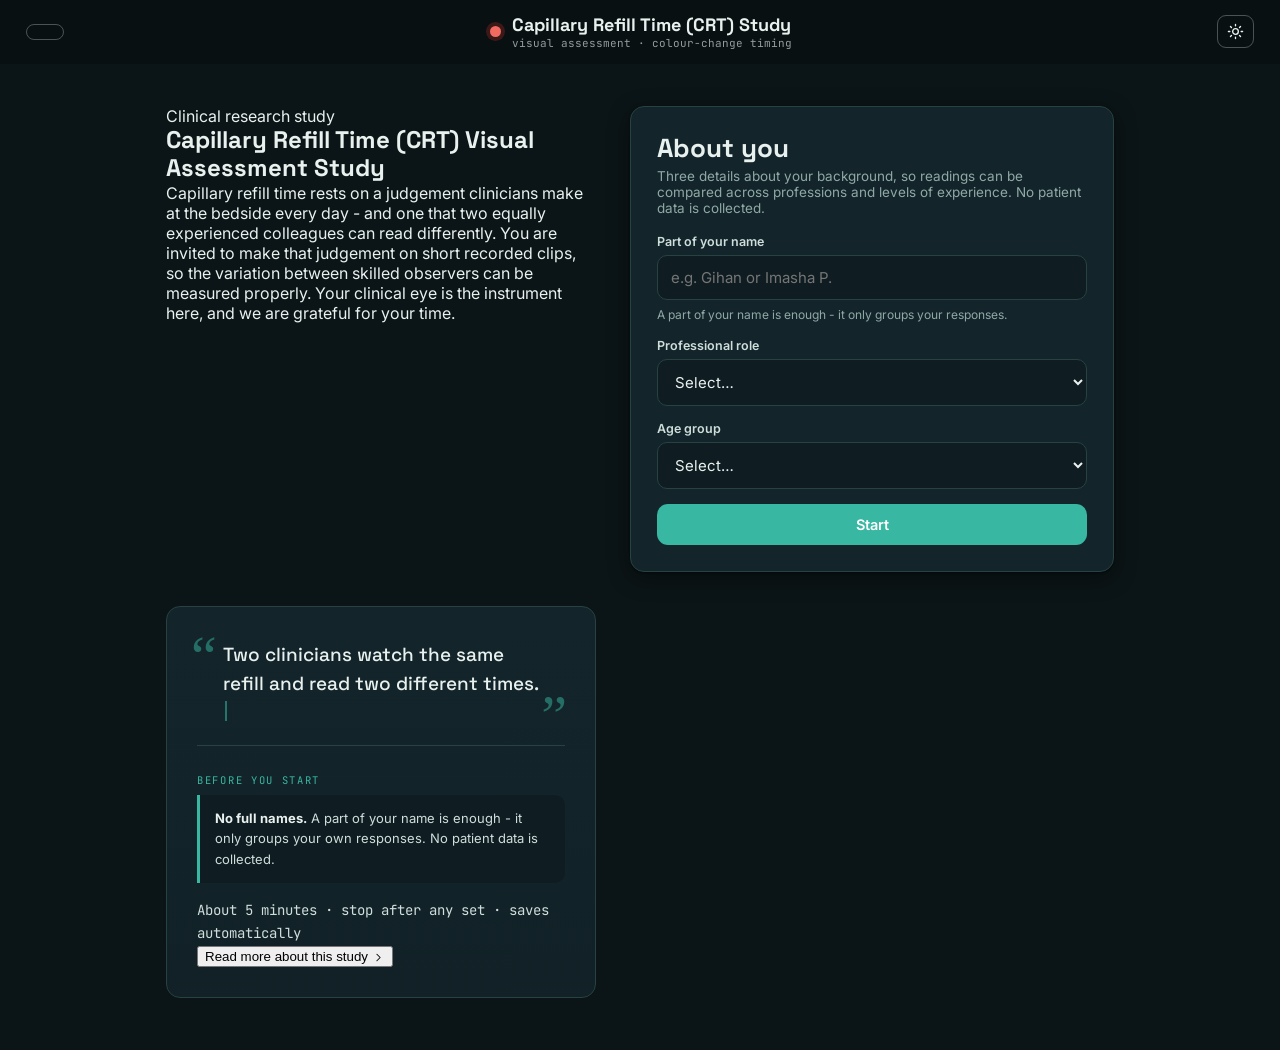
==== index.html @ b6985461 "remove the hint" ====
<!DOCTYPE html>
<html lang="en">
<head>
<meta charset="UTF-8">
<meta name="viewport" content="width=device-width, initial-scale=1.0, viewport-fit=cover">
<meta name="theme-color" content="#0E2A2F">
<!-- GitHub Pages can't set custom HTTP headers, so without this a browser
     that already has this page cached (typically a PC that visited before
     - a phone visiting for the first time just gets the latest by default)
     can keep serving that OLD copy indefinitely: old JS, missing whatever
     shipped since. These meta tags are the only cache-busting lever a
     static host like this leaves us. -->
<meta http-equiv="Cache-Control" content="no-cache, no-store, must-revalidate">
<meta http-equiv="Pragma" content="no-cache">
<meta http-equiv="Expires" content="0">
<title>Capillary Refill Time (CRT) Visual Assessment Study</title>
<link rel="preconnect" href="https://fonts.googleapis.com">
<link rel="preconnect" href="https://fonts.gstatic.com" crossorigin>
<link href="https://fonts.googleapis.com/css2?family=Space+Grotesk:wght@400;500;700&family=Inter:wght@400;500;600;700&family=JetBrains+Mono:wght@400;600;700&display=swap" rel="stylesheet">
<!-- ?v= is bumped on every styles.css change. Without it a browser can pair
     NEW html with a CACHED old stylesheet, which renders the page unstyled. -->
<link rel="stylesheet" href="styles.css?v=38">
<script>
  // Dark is the DEFAULT for this study - clips are judged on subtle skin
  // colour change, and a dark surround keeps the eye adapted and stops the
  // page glare from shifting how the video reads. Light is available, but
  // only when the viewer picks it. Applied before first paint (no flash).
  (() => {
    let t = null;
    try { t = localStorage.getItem('crt-theme'); } catch {}
    document.documentElement.setAttribute('data-theme', t === 'light' ? 'light' : 'dark');
  })();
</script>
</head>
<body>
<div class="hdr">
  <button class="menu-btn" id="menuBtn" aria-label="Open menu" aria-expanded="false"
          onclick="window.__act('drawer')">
    <span></span><span></span><span></span>
  </button>
  <div class="brand">
    <div class="dot"></div>
    <div>
      <h1>Capillary Refill Time (CRT) Study</h1>
      <div class="sub">visual assessment · colour-change timing</div>
    </div>
  </div>
  <div class="actions" id="hdrActions"></div>
</div>
<div id="drawerRoot"></div>

<div class="wrap" id="app"></div>

<script>
/* =========================================================================
   VIDEO LIBRARY

   Videos, collections, and their stamp metadata now come from Supabase
   (see the SUPABASE BACKEND block below). To add clips: upload the .mp4 to
   the Storage bucket and insert a matching row in the `videos` table - the
   app picks them up on the next reload. Nothing to edit here.

   fps defaults to 30 (used to turn the marked time into a frame number).
   If some clips run at another frame rate, add an override in FPS_OVERRIDES
   keyed by the video's storage_path.
   ========================================================================= */
const DEFAULT_FPS = 30;
const FPS_OVERRIDES = {
  // 'somefile.mp4': 60,
};

// Optional hand-listed videos (used as a fallback if folder listing is blocked,
// e.g. when opening index.html directly via file://). Same shape as before:
// { id, title, url, fps }
const MANUAL_COLLECTIONS = [];

// Populated at runtime from Supabase (falls back to MANUAL_COLLECTIONS).
let COLLECTIONS = MANUAL_COLLECTIONS.map(c => ({ ...c }));

const STORAGE_KEY = 'crt-study-annotations';
const SESSION_KEY = 'crt-study-session';
const THEME_KEY = 'crt-theme';
const INTRO_KEY = 'crt-intro-seen';   // login intro animation plays once per browser
const ONBOARD_KEY = 'crt-onboarding-seen';   // names that have finished the walkthrough
const FLAG_KEY = 'crt-flagged-clips';        // clips already reported broken THIS browser
const LAST_LOGIN_KEY = 'crt-last-login';     // name/role/age from the last sign-in on this device

/* =========================================================================
   SUPABASE BACKEND

   Videos + their stamp metadata are read from the `videos` table.
   The .mp4 files themselves are served from the public Storage bucket.
   Annotations are written directly into the `annotations` table.
   No Python helper and no local videos/ folder are needed anymore.
   ========================================================================= */
const SUPABASE_URL = 'https://nsmdjwgurzoyfkxatgzz.supabase.co';
const SUPABASE_ANON_KEY = 'sb_publishable_WSs9V5v6MUMCFtXJyF3opg_KkQGypYr';
const STORAGE_BUCKET = 'vids';
// Public URL prefix for objects in the bucket.
const BUCKET_PUBLIC_URL = `${SUPABASE_URL}/storage/v1/object/public/${STORAGE_BUCKET}/`;
// REST endpoints.
const REST_URL = `${SUPABASE_URL}/rest/v1`;
const SUPA_HEADERS = {
  'apikey': SUPABASE_ANON_KEY,
  'Authorization': `Bearer ${SUPABASE_ANON_KEY}`,
  'Content-Type': 'application/json'
};
</script>

<script>
(() => {
  const app = document.getElementById('app');
  const hdrActions = document.getElementById('hdrActions');
  let state = {
    view: 'login', user: null, marked: null, saving: false, msg: '', err: '', speed: 1,
    obPhase: 'cards',       // walkthrough phase: 'cards' (3 pages) then 'video'
    cardPage: 0,            // which of the 3 intro cards is showing
    onboardPage: 0,         // which of the demo video's stops the walkthrough is on
    obAtStop: false,        // true once the video has paused ON that stop's caption
    obBroken: false,        // the demo can't play at all - fall back to a plain stepper
    obImmersiveTried: false,// fullscreen / orientation-lock attempted once per walkthrough open
    onboardReplay: false,   // true when the walkthrough was re-opened from the player ("How it works")
    drawerOpen: false,   // the ☰ side menu
    aboutReturn: null,   // the view to come back to when leaving the About page
    // Feedback form (About page)
    fbText: '', fbEmail: '', fbSending: false, fbSent: false, fbGaveEmail: false, fbErr: '',
    // Clips flagged as broken this browser (localStorage, so a re-flag on
    // reload doesn't send a second report for the same clip).
    flaggedClips: new Set(loadFlaggedClips()),
    // The sign-in form's own fields, held in state (not just the DOM) so a
    // re-render - a failed validation, or the returning-participant lookup
    // landing - never wipes what someone already typed.
    formName: '', formStatus: '', formAge: '',
    returning: null,     // returning-participant lookup result, while the name field is being checked
    // "Continue as X" popup dismissed for this login screen - reset on
    // every logout so it offers again next time.
    rememberedDismissed: false,
    libraryError: '',    // why the clip library is empty, if it is
    orderSeed: null,     // seeds the tie-break shuffle in the serving queue
    queue: [],           // this participant's clips, in the order they'll see them
    qIndex: 0,           // how far along that queue they are
    queueReady: false
  };
  let prevView = null;            // drives the login typing replay
  restoreSession();               // survive page reloads (e.g. live-reload servers, accidental refresh)
  let annotations = loadAnnotations();

  const esc = s => String(s ?? '').replace(/[&<>"']/g, c => ({ '&': '&amp;', '<': '&lt;', '>': '&gt;', '"': '&quot;', "'": '&#39;' }[c]));
  const fmt = t => {
    if (t == null) return '--:--.--';
    const m = Math.floor(t / 60), s = t % 60;
    return String(m).padStart(2, '0') + ':' + s.toFixed(2).padStart(5, '0');
  };
  // The frame CONTAINING time t is floor(t*fps) - never round(), which would
  // report the next frame once t sits past a frame's midpoint.
  const frameOf = (t, fps) => Math.floor(t * (Number(fps) || 30) + 1e-6);

  /* ---------- persistence ---------- */
  function loadAnnotations() {
    try { return JSON.parse(localStorage.getItem(STORAGE_KEY) || '[]'); }
    catch { return []; }
  }
  function saveAnnotations() {
    localStorage.setItem(STORAGE_KEY, JSON.stringify(annotations));
  }

  /* ---------- session (login + position) survives a page reload ---------- */
  function saveSession() {
    try {
      if (!state.user) { localStorage.removeItem(SESSION_KEY); return; }
      localStorage.setItem(SESSION_KEY, JSON.stringify({
        user: state.user,
        // The queue is rebuilt from scratch on every load (it has to be - the
        // set of clips this person has already marked may have grown), so only
        // who they are and their draw order are worth keeping.
        orderSeed: state.orderSeed
      }));
    } catch {}
  }
  function restoreSession() {
    try {
      const s = JSON.parse(localStorage.getItem(SESSION_KEY) || 'null');
      if (s && s.user && s.user.name) {
        state.user = s.user;
        // Hold on the "preparing" card until the rebuilt queue arrives.
        state.view = 'loading';
        // Reuse the saved order so a refresh doesn't redraw a different one; a
        // session saved before this feature existed just gets one now.
        state.orderSeed = Number.isFinite(s.orderSeed) ? s.orderSeed : newOrderSeed();
        // marked/saving/messages always start clean after a reload.
        state.marked = null; state.saving = false; state.msg = ''; state.err = '';
        // A restored session skips the login screen, so the sign-in check
        // never runs for it - repeat the same per-name test here.
        if (!hasOnboarded(state.user.name)) { state.view = 'onboarding'; state.obPhase = 'cards'; state.cardPage = 0; state.onboardPage = 0; state.obAtStop = false; state.obBroken = false; state.obImmersiveTried = false; }
      }
    } catch {}
  }
  /* ---------- remembered login (survives Log out, unlike the session above) ----------
     A shared ward device gets logged out between shifts, but it's usually the
     same person coming back to work through their next set - so the LAST
     name/role/age used on this device is kept separately and offered back as
     a one-click "Continue as X" the next time the login screen is shown. */
  function saveLastLogin(user) {
    try { localStorage.setItem(LAST_LOGIN_KEY, JSON.stringify(user)); } catch {}
  }
  function loadLastLogin() {
    try {
      const u = JSON.parse(localStorage.getItem(LAST_LOGIN_KEY) || 'null');
      return (u && u.name && u.status) ? u : null;
    } catch { return null; }
  }
  /* ---------- who has seen the walkthrough ----------
     Gated per PARTICIPANT, not per browser. Several people share one phone in
     a ward, so a single "seen it" flag meant only the first of them ever got
     the explanation. Names are matched case- and space-insensitively; the old
     boolean flag parses to a non-array and is simply ignored, which shows the
     walkthrough again once - the safer way round. */
  function onboardedNames() {
    try {
      const raw = JSON.parse(localStorage.getItem(ONBOARD_KEY) || '[]');
      return Array.isArray(raw) ? raw : [];
    } catch { return []; }
  }
  // A function declaration, not a const arrow: restoreSession() runs during
  // start-up BEFORE this line, and a const would still be in its temporal dead
  // zone then - calling it threw "Cannot access 'nameKey' before initialization",
  // which the restore try/catch swallowed, silently skipping the walkthrough
  // check on every refresh. A hoisted function is safe to call from anywhere.
  function nameKey(n) { return String(n || '').trim().toLowerCase(); }
  function hasOnboarded(name) {
    const k = nameKey(name);
    return !!k && onboardedNames().includes(k);
  }
  function markOnboarded(name) {
    const k = nameKey(name);
    if (!k) return;
    const list = onboardedNames();
    if (list.includes(k)) return;
    list.push(k);
    // Keep the record from growing without bound on a shared device.
    try { localStorage.setItem(ONBOARD_KEY, JSON.stringify(list.slice(-200))); } catch {}
  }

  /* ---------- per-participant running order ----------
     With one fixed order, every participant annotates the same opening clips
     and the later ones collect almost nothing. Each sign-in draws a seed that
     shuffles BOTH the collections and the clips inside them, so one viewer
     opens on Collection 01, the next on Collection 03, and the workload
     spreads across the whole library. The seed is saved with the session, so
     a reload keeps the order steady mid-study; signing in again draws a fresh
     one. Marks are tied to clip ids (see isDone), so reordering never
     disturbs anything already recorded. */
  function newOrderSeed() {
    return Math.floor(Math.random() * 4294967296) >>> 0;
  }
  // mulberry32: tiny deterministic PRNG - one seed always yields one order.
  function seededRandom(seed) {
    let a = seed >>> 0;
    return function () {
      a = (a + 0x6D2B79F5) >>> 0;
      let t = Math.imul(a ^ (a >>> 15), 1 | a);
      t = (t + Math.imul(t ^ (t >>> 7), 61 | t)) ^ t;
      return ((t ^ (t >>> 14)) >>> 0) / 4294967296;
    };
  }
  function shuffled(list, rand) {
    const a = list.slice();
    for (let i = a.length - 1; i > 0; i--) {          // Fisher-Yates
      const j = Math.floor(rand() * (i + 1));
      [a[i], a[j]] = [a[j], a[i]];
    }
    return a;
  }
  /* ---------- the serving queue ----------
     Participants no longer pick a collection; the app hands them clips one
     after another. The order is chosen to even out coverage:

       1. drop every clip this person has already marked (never repeat one),
       2. sort what is left by how many marks each clip already carries,
          fewest first, so the quietest clips get served before the busy ones,
       3. shuffle WITHIN each equal-count tier, so two people signing in at
          the same moment aren't handed the identical clip.

     `times_annotated` comes from the videos table (see supabase_balancing.sql).
     If that column isn't there yet every clip reads as zero, the whole library
     lands in one tier, and step 3 alone still scatters people across it. */
  const SET_SIZE = 20;          // clips per run before we offer a breather
  let POOL = [];                // every clip, flat, exactly as fetched
  let discovery = null;         // resolves once the library has been loaded

  function buildQueue(seenIds) {
    const rand = seededRandom(state.orderSeed ?? newOrderSeed());
    const tiers = new Map();
    for (const v of POOL) {
      if (v.videoId && seenIds.has(v.videoId)) continue;      // already marked
      const n = Number(v.timesAnnotated) || 0;
      if (!tiers.has(n)) tiers.set(n, []);
      tiers.get(n).push(v);
    }
    const out = [];
    for (const n of [...tiers.keys()].sort((a, b) => a - b)) {
      out.push(...shuffled(tiers.get(n), rand));
    }
    return out;
  }

  /* Everything this participant has already marked - the browser's own record
     merged with the server's. Local alone would forget on a new phone or a
     cleared cache and start showing old clips again. */
  async function fetchSeen(name) {
    const ids = new Set();
    for (const a of annotations) {
      if (a.name === name && a.videoId) ids.add(a.videoId);
    }
    try {
      const res = await fetch(`${REST_URL}/rpc/crt_seen_videos`, {
        method: 'POST',
        headers: SUPA_HEADERS,
        body: JSON.stringify({ p_name: name })
      });
      if (res.ok) {
        for (const row of await res.json()) {
          const id = (row && row.video_id) || row;
          if (id) ids.add(id);
        }
      }
    } catch { /* helper not installed, or offline - the local record stands */ }
    return ids;
  }

  /* ---------- returning-participant lookup ----------
     Looks a typed name up against past submissions via the crt_lookup_participant
     RPC (see supabase_returning_users.sql). Returns null if the helper hasn't
     been installed yet, the request fails, or nobody matches - every one of
     those cases must leave the name field behaving exactly as it does today,
     never a stuck spinner or a console error. */
  async function lookupReturning(name) {
    try {
      const res = await fetch(`${REST_URL}/rpc/crt_lookup_participant`, {
        method: 'POST',
        headers: SUPA_HEADERS,
        body: JSON.stringify({ p_name: name })
      });
      if (!res.ok) return null;              // RPC missing (SQL not run yet) or rejected
      const rows = await res.json();
      const row = Array.isArray(rows) ? rows[0] : rows;
      if (!row || !row.exists_flag) return null;
      return {
        canonicalName: row.canonical_name || name,
        role: row.role || '',
        ageGroup: row.age_group || '',
        nextSuffix: Number(row.next_suffix) || 2
      };
    } catch { return null; }                 // offline, CORS, or any other network failure
  }

  /* =========================================================================
     FEEDBACK DELIVERY

     This is a static site (GitHub Pages) with no server of its own, so the
     feedback form posts to FormSubmit, which forwards it as an email.

     TWO THINGS TO KNOW:
     1. The FIRST message sent through this triggers a one-time confirmation
        email from FormSubmit to the address below. Until that link is
        clicked, nothing is delivered.
     2. The address below is visible in this file's source, so scrapers can
        read it. To hide it, send one message, then take the alias FormSubmit
        emails you (it looks like formsubmit.co/ajax/xxxxxxxxxxxx) and put
        that in FEEDBACK_ENDPOINT instead of the plain address.

     If the request fails for any reason the form offers a plain mailto:
     link instead, so feedback is never simply lost.
     ========================================================================= */
  const FEEDBACK_TO = 'nilaweeravenujamsi@gmail.com';
  const FEEDBACK_ENDPOINT = `https://formsubmit.co/ajax/${FEEDBACK_TO}`;
  const FEEDBACK_SUBJECT = 'CRT feedback';

  function mailtoFallback() {
    const body = encodeURIComponent(state.fbText || '');
    return `mailto:${FEEDBACK_TO}?subject=${encodeURIComponent(FEEDBACK_SUBJECT)}&body=${body}`;
  }

  async function sendFeedback(message, replyTo, subject) {
    const res = await fetch(FEEDBACK_ENDPOINT, {
      method: 'POST',
      headers: { 'Content-Type': 'application/json', 'Accept': 'application/json' },
      body: JSON.stringify({
        _subject: subject || FEEDBACK_SUBJECT,
        _template: 'table',
        message,
        // Only sent when they actually asked for a reply; FormSubmit uses
        // _replyto as the Reply-To header so hitting reply just works.
        ...(replyTo ? { _replyto: replyTo, email: replyTo } : {}),
        page: location.href,
        participant: (state.user && state.user.name) || '(not signed in)'
      })
    });
    if (!res.ok) throw new Error(`Feedback service returned ${res.status}`);
    return true;
  }

  /* ---------- "flag a problem with this clip" ----------
     A one-click escape hatch for a clip that won't play, distinct from
     "Skip clip": Skip just moves on silently; this tells the research team
     WHICH clip failed, with no typing required. Sent through the same
     FormSubmit endpoint as the feedback form, but with its own subject line
     ("CRT video issue") so the two are easy to tell apart in an inbox. */
  function loadFlaggedClips() {
    try { return JSON.parse(localStorage.getItem(FLAG_KEY) || '[]'); }
    catch { return []; }
  }
  function saveFlaggedClips() {
    try { localStorage.setItem(FLAG_KEY, JSON.stringify([...state.flaggedClips].slice(-500))); }
    catch {}
  }
  function reportBrokenClip(clip) {
    const who = state.user ? `${state.user.name} · ${state.user.status}` : '(not signed in)';
    const message =
      `A participant flagged a clip as not playing.\n\n` +
      `Clip: ${clip.title || '(untitled)'}\n` +
      `Video id: ${clip.videoId || clip.id}\n` +
      `Collection: ${clip.collectionName || '(none)'}\n` +
      `Reported by: ${who}`;
    return sendFeedback(message, '', 'CRT video issue');
  }

  /* ---------- full-clip preload ----------
     Clips used to stream straight from Supabase Storage, so a slow
     connection could stutter mid-playback. Each clip is now fully fetched
     into memory FIRST and played back from that local copy - see
     attachVideoEvents() for where a clip's <video src> gets filled in once
     this resolves. Held in memory only (a Blob + an object: URL); nothing
     touches disk, and nothing needs a storage permission. */
  const clipBlobCache = new Map();       // clip key -> blob: URL
  const clipBlobOrder = [];              // clip keys, oldest use first
  const clipFetchPromises = new Map();   // clip key -> in-flight Promise<url|null>
  const CLIP_CACHE_LIMIT = 4;            // current clip + a couple prefetched + slack

  // videoId (the Supabase row's UUID) uniquely identifies a clip; falls back
  // to the local id for the rare case a clip has no DB row behind it.
  function clipKey(c) { return (c && (c.videoId || c.id)) || null; }

  // Marks a clip as just-used and evicts the LEAST recently used one once
  // the cache is over its limit - except whatever is on screen right now,
  // which must never be revoked out from under the <video> element.
  function touchClipCache(key) {
    const i = clipBlobOrder.indexOf(key);
    if (i !== -1) clipBlobOrder.splice(i, 1);
    clipBlobOrder.push(key);
    while (clipBlobOrder.length > CLIP_CACHE_LIMIT) {
      const evictKey = clipBlobOrder[0];
      if (evictKey === clipKey(currentClip())) break;
      clipBlobOrder.shift();
      const url = clipBlobCache.get(evictKey);
      if (url) { try { URL.revokeObjectURL(url); } catch {} }
      clipBlobCache.delete(evictKey);
    }
  }

  // Downloads one clip's .mp4 in full, reporting progress (0-99; the last
  // 1% covers turning the bytes into a Blob) when the response carries a
  // Content-Length. Degrades to an indeterminate download (no onProgress
  // calls) when the server doesn't send one - still resolves once done.
  function fetchClipBlob(url, onProgress) {
    return fetch(url).then(res => {
      if (!res.ok) throw new Error(`clip fetch failed (${res.status})`);
      const total = Number(res.headers.get('Content-Length')) || 0;
      if (!res.body || !total || !onProgress) return res.blob();
      const reader = res.body.getReader();
      const chunks = [];
      let received = 0;
      const pump = () => reader.read().then(({ done, value }) => {
        if (done) return new Blob(chunks);
        chunks.push(value);
        received += value.length;
        onProgress(Math.min(99, Math.round((received / total) * 100)));
        return pump();
      });
      return pump();
    }).then(blob => URL.createObjectURL(blob));
  }

  // Ensures `clip` has a cached, fully-downloaded blob: URL - reusing a
  // cached one or an in-flight fetch already under way for it. NEVER
  // rejects: resolves to null on any failure, so callers fall back to the
  // clip's plain direct Storage URL and playback still works, just
  // streamed the ordinary way instead of preloaded.
  function ensureClipReady(clip, onProgress) {
    const key = clipKey(clip);
    if (!key) return Promise.resolve(null);
    if (clipBlobCache.has(key)) { touchClipCache(key); return Promise.resolve(clipBlobCache.get(key)); }
    let p = clipFetchPromises.get(key);
    if (!p) {
      p = fetchClipBlob(clip.url, onProgress)
        .then(url => { clipBlobCache.set(key, url); touchClipCache(key); return url; })
        .catch(() => null)
        .finally(() => clipFetchPromises.delete(key));
      clipFetchPromises.set(key, p);
    }
    return p;
  }

  // Quietly warms the cache for the next couple of clips in the queue, so
  // they're often already local by the time the participant reaches them.
  // Fire-and-forget and best-effort - never awaited, never delays the
  // CURRENT clip's own load.
  function prefetchAhead() {
    for (let i = state.qIndex + 1; i < Math.min(state.qIndex + 3, state.queue.length); i++) {
      const c = state.queue[i];
      const key = clipKey(c);
      if (c && key && !clipBlobCache.has(key) && !clipFetchPromises.has(key)) ensureClipReady(c);
    }
  }

  async function prepareQueue() {
    try { await discovery; } catch {}
    const seen = state.user ? await fetchSeen(state.user.name) : new Set();
    state.queue = buildQueue(seen);
    state.qIndex = 0;
    state.queueReady = true;
  }

  const currentClip = () => (state.queue && state.queue[state.qIndex]) || null;
  /* Step to the next clip in the queue. At a set boundary the run pauses on the
     "set complete" screen instead of rolling straight on; once the queue is
     exhausted there is nothing left to mark. Used both after a saved mark and
     by the plain "Skip clip" button, so the two can never drift apart. */
  function advanceQueue() {
    state.qIndex += 1;
    state.marked = null; state.msg = ''; state.err = '';
    if (state.qIndex >= state.queue.length) state.view = noClipView();
    else if (state.qIndex % SET_SIZE === 0) state.view = 'setdone';
    else state.view = 'player';
    return render();
  }
  /* Where to go when there is no clip to show. "All done" is only honest if
     the library actually loaded and this person has worked through it; if the
     library itself is empty or unreachable, that is a fault to report, not a
     finish line to congratulate someone on. */
  const noClipView = () => (POOL.length ? 'finished' : 'nolibrary');
  const nextView = () => (currentClip() ? 'player' : noClipView());
  // How far through the current run of SET_SIZE they are.
  const setDone = () => state.qIndex % SET_SIZE;
  const setNumber = () => Math.floor(state.qIndex / SET_SIZE) + 1;
  // Clips left in this run - a final short set is normal near the end.
  const setTotal = () => Math.min(SET_SIZE, state.queue.length - (setNumber() - 1) * SET_SIZE);

  /* ---------- icons ----------
     Inline SVG rather than emoji: emoji render differently on every platform
     (and often in full colour), which fights the palette and looks unlike a
     clinical tool. These are stroke icons that inherit currentColor, so they
     stay correct in both themes at any size. */
  const ICON = {
    sun:   '<circle cx="12" cy="12" r="4"/><path d="M12 2v2M12 20v2M4.9 4.9l1.4 1.4M17.7 17.7l1.4 1.4M2 12h2M20 12h2M4.9 19.1l1.4-1.4M17.7 6.3l1.4-1.4"/>',
    moon:  '<path d="M21 12.8A9 9 0 1 1 11.2 3a7 7 0 0 0 9.8 9.8z"/>',
    logout:'<path d="M9 21H5a2 2 0 0 1-2-2V5a2 2 0 0 1 2-2h4"/><path d="m16 17 5-5-5-5"/><path d="M21 12H9"/>',
    down:  '<path d="M21 15v4a2 2 0 0 1-2 2H5a2 2 0 0 1-2-2v-4"/><path d="m7 10 5 5 5-5"/><path d="M12 15V3"/>',
    retry: '<path d="M3 12a9 9 0 1 0 3-6.7L3 8"/><path d="M3 3v5h5"/>',
    back:  '<path d="m15 18-6-6 6-6"/>',
    fwd:   '<path d="m9 18 6-6-6-6"/>',
    folder:'<path d="M4 20a2 2 0 0 1-2-2V6a2 2 0 0 1 2-2h4.9a2 2 0 0 1 1.7.9l.9 1.4a2 2 0 0 0 1.7.9H20a2 2 0 0 1 2 2v9a2 2 0 0 1-2 2z"/>',
    check: '<path d="M20 6 9 17l-5-5"/>',
    dot:   '<circle cx="12" cy="12" r="7" fill="currentColor" stroke="none"/>',
    close: '<path d="M18 6 6 18M6 6l12 12"/>',
    flag:  '<path d="M5 21V4"/><path d="M5 4h13l-3 4 3 4H5"/>',
    help:  '<circle cx="12" cy="12" r="9"/><path d="M9.2 9.3a2.8 2.8 0 0 1 5.4 1c0 1.9-2.8 2.5-2.8 2.5"/><path d="M12 17h.01"/>',
  };
  // size: px. Stroke width scales down a little on big icons so weight looks even.
  function icon(name, size = 17) {
    const d = ICON[name];
    if (!d) return '';
    return `<svg class="ic" width="${size}" height="${size}" viewBox="0 0 24 24" `
         + `fill="none" stroke="currentColor" stroke-width="1.9" stroke-linecap="round" `
         + `stroke-linejoin="round" aria-hidden="true" focusable="false">${d}</svg>`;
  }

  /* ---------- theme ---------- */
  function currentTheme() {
    // Dark unless the viewer has explicitly switched to light.
    return document.documentElement.getAttribute('data-theme') === 'light' ? 'light' : 'dark';
  }
  function toggleTheme() {
    const next = currentTheme() === 'dark' ? 'light' : 'dark';
    document.documentElement.setAttribute('data-theme', next);
    try { localStorage.setItem(THEME_KEY, next); } catch {}
    render();
  }

  // Skip, or reaching the last page's Start button, both end onboarding the
  // same way: gate it shut for this browser and drop into Collections.
  function finishOnboarding() {
    obExitImmersive();   // drop fullscreen / orientation lock on the way out
    // Re-opened from the player ("How it works")? Just go back to the clip
    // they were on - don't touch the first-run gate or the queue.
    if (state.onboardReplay) {
      state.onboardReplay = false;
      state.onboardPage = 0;
      state.view = 'player';
      return render();
    }
    markOnboarded(state.user && state.user.name);
    state.onboardPage = 0;
    // Straight into the first clip - there is nothing to choose.
    state.view = state.queueReady ? nextView() : 'loading';
    return render();
  }

  // Write one annotation row into the Supabase `annotations` table.
  // Keeps the same function name so the rest of the app (queue, retry,
  // offline resilience) is untouched.
  async function saveToExcel(payload) {
    // Map the app's payload onto the annotations table columns.
    const row = {
      display_name: payload.name,
      role: payload.status,
      age_group: payload.age,
      video_id: payload.videoId || null,
      skipped: false,
      mark_file_time_s: payload.rawTimeSeconds === '' ? null : payload.rawTimeSeconds,
      frame_number: payload.frameIndex === '' ? null : payload.frameIndex,
      crt_s: payload.crtSeconds === '' ? null : payload.crtSeconds,
      fps_used: payload.fps === '' ? null : payload.fps,
      release_file_time_s: payload.stampTimeSeconds === '' ? null : payload.stampTimeSeconds,
      stamp_frame_used: payload.stampFrame === '' ? null : payload.stampFrame,
      submitted_at: payload.submittedAt
    };
    // return=minimal → Supabase won't try to SELECT the row back after
    // insert, so we don't need a public read policy on `annotations`
    // (participants can submit but never read others' marks).
    const response = await fetch(`${REST_URL}/annotations`, {
      method: 'POST',
      headers: { ...SUPA_HEADERS, 'Prefer': 'return=minimal' },
      body: JSON.stringify(row)
    });
    if (!response.ok) {
      const text = await response.text().catch(() => '');
      throw new Error(text || `Supabase rejected the annotation (${response.status}).`);
    }
    return { ok: true };
  }

  /* ---------- reveal on scroll ----------
     The About page lands as one tall block of text; letting each section
     arrive as it scrolls into view makes it feel written for the reader
     rather than dumped on them.

     Progressive enhancement on purpose: the class that HIDES a section is
     added here in JS, never in the stylesheet. If this never runs - reduced
     motion, a thrown error earlier in render - every section is simply
     visible, which is the safe way to fail.

     This checks each pending section's POSITION once per scroll frame rather
     than using an IntersectionObserver. An observer only fires when a section
     crosses a threshold, and a jump - the drawer's "Send feedback" scrolls
     straight down to #feedback, and Cmd/Ctrl+End does the same - can carry a
     whole section from below the fold to above it between two frames. The
     observer never fires for it and it stays blank behind the reader. A
     position check has no such blind spot: anything at or above the reveal
     line is revealed, however it got there. */
  let revealPending = [];
  let revealQueued = false;
  function revealSweep() {
    revealQueued = false;
    const line = window.innerHeight * 0.92;     // where a section reveals
    revealPending = revealPending.filter(el => {
      // A detached element (the view changed under us) reports all zeros, so
      // it falls through here and drops off the list by itself.
      if (el.getBoundingClientRect().top >= line) return true;
      el.classList.add('in');
      return false;
    });
    if (!revealPending.length) {
      window.removeEventListener('scroll', onRevealScroll, true);
      window.removeEventListener('resize', onRevealScroll);
    }
  }
  function onRevealScroll() {
    if (revealQueued) return;                   // at most one sweep per frame
    revealQueued = true;
    requestAnimationFrame(revealSweep);
  }
  function setupReveals() {
    const reduce = window.matchMedia &&
                   window.matchMedia('(prefers-reduced-motion: reduce)').matches;
    if (reduce) return;
    const fresh = [];
    document.querySelectorAll('.about-hero, .about-sec, .about-credit').forEach(el => {
      if (el.dataset.reveal) return;            // already handled this element
      el.dataset.reveal = '1';
      el.classList.add('reveal');
      fresh.push(el);
    });
    if (!fresh.length) return;
    revealPending = revealPending.concat(fresh);
    // capture:true so a scroll inside a nested scroller counts too
    window.addEventListener('scroll', onRevealScroll, true);
    window.addEventListener('resize', onRevealScroll);
    requestAnimationFrame(revealSweep);         // whatever is already in view
  }

  /* ---------- pointer glow ----------
     A soft light that follows the cursor across the sign-in cards, so the page
     feels responsive under the hand rather than flat. Enhancement only: it
     runs solely on a real mouse (hover + fine pointer) and never under reduced
     motion. On a phone, or if it never runs, the cards are exactly as before.
     A render replaces the DOM, so the listeners are re-attached each time; the
     dataset guard stops the same node being wired twice. rAF-throttled so a
     fast mouse can't schedule more than one style write per frame. */
  function setupPointerGlow() {
    if (!window.matchMedia) return;
    if (!window.matchMedia('(hover: hover) and (pointer: fine)').matches) return;
    if (window.matchMedia('(prefers-reduced-motion: reduce)').matches) return;
    document.querySelectorAll('.login-card, .about-panel').forEach(card => {
      if (card.dataset.glow) return;
      card.dataset.glow = '1';
      let queued = false, lx = 0, ly = 0;
      card.addEventListener('pointermove', e => {
        const r = card.getBoundingClientRect();
        lx = (e.clientX - r.left) / r.width * 100;
        ly = (e.clientY - r.top) / r.height * 100;
        if (queued) return;
        queued = true;
        requestAnimationFrame(() => {
          queued = false;
          card.style.setProperty('--mx', lx + '%');
          card.style.setProperty('--my', ly + '%');
        });
      });
    });
  }

  /* ---------- render ---------- */
  function render() {
    saveSession();
    document.body.dataset.view = state.view;
    const dark = currentTheme() === 'dark';
    let actions = `<button class="icon-btn square" title="Switch to ${dark ? 'light' : 'dark'} mode"
      aria-label="Switch to ${dark ? 'light' : 'dark'} mode" onclick="window.__act('theme')">${icon(dark ? 'sun' : 'moon')}</button>`;
    if (state.user) {
      actions += `<span class="who">${esc(state.user.name)} · ${esc(state.user.status)}</span>`;
      const pending = annotations.filter(a => a.synced === false).length;
      if (pending) actions += `<button class="sync-warn" title="${pending} mark(s) not yet saved - click to retry" onclick="window.__act('retrysync')">${icon('retry', 15)} ${pending} unsaved</button>`;
      actions += `<button onclick="window.__act('logout')">${icon('logout', 15)} Log out</button>`;
    }
    hdrActions.innerHTML = actions;

    let html = '';
    if (state.view === 'login') html = viewLogin();
    else if (state.view === 'onboarding') html = viewOnboarding();
    else if (state.view === 'loading') html = viewLoading();
    else if (state.view === 'setdone') html = viewSetDone();
    else if (state.view === 'finished') html = viewFinished();
    else if (state.view === 'nolibrary') html = viewLibraryUnavailable();
    else if (state.view === 'paused') html = viewPaused();
    else if (state.view === 'player') html = viewPlayer();
    else if (state.view === 'about') html = viewAbout();
    app.innerHTML = html;
    renderDrawer();
    setupReveals();
    setupPointerGlow();

    if (state.view === 'player') { attachVideoEvents(); startClock(); } else stopClock();
    // The walkthrough's <video> is a fresh element on every full render -
    // wire up its stop-watcher and start it playing if the screen allows.
    if (state.view === 'onboarding' && state.obPhase === 'video') {
      syncOnboardVideo();
      obMaybeShowRotate();
      // Fullscreen needs a user gesture; the card's "Watch the demo" tap
      // renders synchronously inside that gesture, so this call rides it.
      if (!state.obImmersiveTried) { state.obImmersiveTried = true; obEnterImmersive(); }
    }

    // Replay the typing when the viewer ARRIVES at the login screen (initial
    // load or after logging out), not on a validation re-render.
    if (state.view === 'login') {
      typeQuote(prevView !== 'login');
      try { localStorage.setItem(INTRO_KEY, '1'); } catch {}
    }
    prevView = state.view;
    primeBackTrap();
  }

  /* ---------- browser / phone Back button ----------
     This is a single page with no URL routes, so the device Back button would
     otherwise leave the site entirely from any screen - on a phone, where the
     header and breadcrumb are hidden in the player, that felt like the app
     just quit. Keep one extra history entry parked ahead of the app; when Back
     consumes it, step UP one level (player → video list → collections) and
     re-arm, so Back only leaves the site from the collections menu itself. */
  let backTrapPrimed = false;
  function primeBackTrap() {
    if (backTrapPrimed) return;
    // Only start trapping once the viewer is actually inside the app.
    if (!state.user || state.view === 'login') return;
    try { history.pushState({ crtTrap: 1 }, ''); backTrapPrimed = true; } catch {}
  }
  window.addEventListener('popstate', () => {
    if (!backTrapPrimed) return;               // trap not armed yet - let it be
    // The drawer and the About page are the first things Back should undo -
    // on a phone, Back is how people expect to close a menu or leave a
    // sub-page, not how they expect to leave the site.
    if (state.drawerOpen) {
      state.drawerOpen = false; renderDrawer();
      try { history.pushState({ crtTrap: 1 }, ''); } catch {}
      return;
    }
    if (state.view === 'about') {
      window.__act('aboutback');
      try { history.pushState({ crtTrap: 1 }, ''); } catch {}
      return;
    }
    if (state.view === 'player') {
      // There is no list to climb back to any more, so Back pauses the run -
      // which is also the one place that offers a deliberate way out.
      state.marked = null; state.msg = ''; state.err = '';
      state.view = 'paused';
      stopClock(); render();
      try { history.pushState({ crtTrap: 1 }, ''); } catch {}
    } else if (state.view === 'onboarding') {
      // Don't let Back drop out of the walkthrough into a blank history slot.
      render();
      try { history.pushState({ crtTrap: 1 }, ''); } catch {}
    }
    // paused / setdone / finished / login: let Back proceed and leave the site.
  });

  // The quote types itself out on the first paint of each page load. Typing
  // is done in JS rather than a CSS steps() animation because the line wraps:
  // a width-based reveal would clip mid-word at narrow widths.
  const QUOTE = 'Two clinicians watch the same refill and read two different times.';
  // Replays every time the login screen is ENTERED - first load, and again
  // after a logout - but not on the re-render a failed validation causes,
  // which would restart the text mid-read.
  let typingRun = 0;

  function typeQuote(replay) {
    const el = document.getElementById('typed');
    if (!el) return;
    const reduce = window.matchMedia &&
                   window.matchMedia('(prefers-reduced-motion: reduce)').matches;
    if (!replay || reduce) {       // just a re-render, or the viewer opted out
      el.textContent = QUOTE;
      el.closest('.about-quote')?.classList.add('done');
      return;
    }
    const run = ++typingRun;       // a newer run cancels this one
    el.textContent = '';
    let i = 0;
    const tick = () => {
      if (run !== typingRun) return;                   // superseded by a newer run
      if (!document.getElementById('typed')) return;   // view changed mid-type
      el.textContent = QUOTE.slice(0, ++i);
      if (i < QUOTE.length) {
        // Slight pause after punctuation reads more like a person typing.
        const c = QUOTE[i - 1];
        setTimeout(tick, c === ',' ? 190 : c === '.' ? 260 : 26 + Math.random() * 34);
      } else {
        el.closest('.about-quote')?.classList.add('done');
      }
    };
    setTimeout(tick, 420);
  }

  /* Inline "welcome back" confirm shown under the name field once a lookup
     resolves. Never auto-submits - it fills the fields and lets the
     participant press Continue or Start themselves. */
  function viewReturningConfirm() {
    const r = state.returning;
    if (!r || !r.exists) return '';   // nothing to show, or a name nobody has used before
    return `<div class="name-confirm">
      <p>Welcome back, <b>${esc(r.canonicalName)}</b> - continue where you left off?</p>
      <div class="name-confirm-actions">
        <button class="btn nextvid small" onclick="window.__act('namecontinue')">Continue ${icon('fwd', 14)}</button>
        <button class="link-btn" onclick="window.__act('namedifferent')">I'm a different person with the same name</button>
      </div>
    </div>`;
  }

  /* A shared ward device gets logged out between shifts, but it's usually
     the same person typing their own name back in for the next set - so as
     soon as what they've typed could be the start of the last name used on
     THIS device (device-local, no server round trip), offer to fill in the
     rest and sign back in. Nothing shows before typing starts, and nothing
     shows once the server-verified returning-participant confirm below has
     resolved for this exact name - no point asking the same question twice. */
  function matchingRememberedLogin(typed) {
    if (state.rememberedDismissed) return null;
    const t = (typed || '').trim().toLowerCase();
    if (!t) return null;
    const last = loadLastLogin();
    if (!last) return null;
    if (!last.name.trim().toLowerCase().startsWith(t)) return null;
    return last;
  }
  function rememberedConfirmHtml() {
    if (state.returning && state.returning.exists) return '';
    const last = matchingRememberedLogin(state.formName);
    if (!last) return '';
    return `<div class="name-confirm">
      <p>Continue as <b>${esc(last.name)}</b> - ${esc(last.status)}${last.age ? ` · ${esc(last.age)}` : ''}?</p>
      <div class="name-confirm-actions">
        <button class="btn nextvid small" onclick="window.__act('lastlogincontinue')">Continue ${icon('fwd', 14)}</button>
        <button class="link-btn" onclick="window.__act('lastlogindifferent')">Not you? Keep typing</button>
      </div>
    </div>`;
  }
  function renderRememberedConfirm() {
    const el = document.getElementById('rememberedConfirm');
    if (el) el.innerHTML = rememberedConfirmHtml();
  }

  function viewLogin() {
    // The intro animation plays once per browser, not on every re-render
    // (a failed validation re-renders this view and replaying it would nag).
    let seen = false;
    try { seen = localStorage.getItem(INTRO_KEY) === '1'; } catch {}
    const anim = seen ? '' : ' intro';

    return `<div class="login-layout${anim}">
      <!-- Reading order is fixed: the study is NAMED first, then explained in
           two lines, and only then are any details asked for. The hero spans
           both columns so that order holds on a wide screen too, where the
           form and the panel sit side by side. -->
      <header class="study-hero">
        <span class="hero-eyebrow">Clinical research study</span>
        <h2 class="hero-title">Capillary Refill Time (CRT) Visual Assessment Study</h2>
        <p class="hero-lede">Capillary refill time rests on a judgement clinicians make at the bedside
        every day - and one that two equally experienced colleagues can read differently. You are invited
        to make that judgement on short recorded clips, so the variation between skilled observers can be
        measured properly. Your clinical eye is the instrument here, and we are grateful for your time.</p>
      </header>

      <div class="card login-card">
        <div class="page-head">
          <h2>About you</h2>
          <p class="muted">Three details about your background, so readings can be compared across
          professions and levels of experience. No patient data is collected.</p>
        </div>
        <div class="field">
          <label for="f-name">Part of your name</label>
          <input id="f-name" placeholder="e.g. Gihan or Imasha P." autocomplete="off" maxlength="40"
                 value="${esc(state.formName)}"
                 oninput="window.__formInput('formName', this.value)"
                 onblur="window.__act('namecheck')">
          <span class="field-hint">A part of your name is enough - it only groups your responses.</span>
          <div id="rememberedConfirm">${rememberedConfirmHtml()}</div>
          ${viewReturningConfirm()}
        </div>
        <div class="field"><label for="f-status">Professional role</label>
          <select id="f-status" onchange="window.__formInput('formStatus', this.value)">
            <option value="">Select…</option>
            ${['Nurse', 'Doctor', 'Medical student', 'Paramedic', 'Researcher', 'Other']
              .map(o => `<option ${state.formStatus === o ? 'selected' : ''}>${o}</option>`).join('')}
          </select></div>
        <div class="field"><label for="f-age">Age group</label>
          <select id="f-age" onchange="window.__formInput('formAge', this.value)">
            <option value="">Select…</option>
            ${['18-24', '25-34', '35-44', '45-54', '55+']
              .map(o => `<option ${state.formAge === o ? 'selected' : ''}>${o}</option>`).join('')}
          </select></div>
        <button class="btn block" onclick="window.__act('login')">Start</button>
        ${state.err ? `<div class="err">${esc(state.err)}</div>` : ''}
      </div>

      <aside class="about-panel">
        <figure class="about-quote">
          <span class="qm open" aria-hidden="true">&ldquo;</span>
          <blockquote><span id="typed"></span><span class="caret" aria-hidden="true"></span></blockquote>
          <span class="qm close" aria-hidden="true">&rdquo;</span>
        </figure>

        <!-- The study itself is introduced in the hero above and the walkthrough
             after sign-in walks through how it works step by step, so this panel
             carries only what a participant still needs to know BEFORE they
             agree to take part: what it costs them, and what is recorded. -->
        <div class="about-body">
          <span class="about-eyebrow">Before you start</span>

          <div class="about-note">
            <b>No full names.</b> A part of your name is enough - it only groups your own responses. No patient data is collected.
          </div>

          <p class="about-foot">About 5 minutes · stop after any set · saves automatically</p>
          <button class="about-more" onclick="window.__act('about')">Read more about this study ${icon('fwd', 13)}</button>
        </div>
      </aside>
    </div>`;
  }

  /* =========================================================================
     SIDE DRAWER
     The ☰ button in the header opens this. Rendered into its own root
     outside #app so it survives every view change and overlays the header
     too - the drawer is site navigation, not part of any one screen.
     ========================================================================= */
  function renderDrawer() {
    const root = document.getElementById('drawerRoot');
    const btn = document.getElementById('menuBtn');
    if (btn) btn.setAttribute('aria-expanded', state.drawerOpen ? 'true' : 'false');
    if (!root) return;
    if (!state.drawerOpen) { root.innerHTML = ''; return; }
    const onAbout = state.view === 'about';
    root.innerHTML = `
      <div class="drawer-backdrop" onclick="window.__act('drawerclose')"></div>
      <nav class="drawer" role="dialog" aria-modal="true" aria-label="Menu">
        <div class="drawer-head">
          <span class="drawer-title">Menu</span>
          <button class="drawer-close" onclick="window.__act('drawerclose')" aria-label="Close menu">${icon('close', 18)}</button>
        </div>
        <button class="drawer-link ${onAbout ? '' : 'active'}" onclick="window.__act('drawerhome')">
          ${icon('dot', 13)} <span>The study</span>
        </button>
        <button class="drawer-link ${onAbout ? 'active' : ''}" onclick="window.__act('about')">
          ${icon('folder', 15)} <span>About this research</span>
        </button>
        <button class="drawer-link" onclick="window.__act('aboutfeedback')">
          ${icon('fwd', 15)} <span>Send feedback</span>
        </button>
        <div class="drawer-foot">
          <button class="drawer-link small" onclick="window.__act('theme')">
            ${icon(currentTheme() === 'dark' ? 'sun' : 'moon', 15)}
            <span>${currentTheme() === 'dark' ? 'Light mode' : 'Dark mode'}</span>
          </button>
        </div>
      </nav>`;
  }

  /* =========================================================================
     ABOUT PAGE  (full screen)

     Everything factual here describes the study itself and is safe to state.
     The team is filled in (see the Supervisor/Co-Supervisor/External
     Supervisor/Researchers facts below and assets/about-team.jpg). Contact
     routes through the feedback form at the bottom of this page rather than a
     published email address, so nothing here needs a placeholder any more.
     ========================================================================= */
  function viewAbout() {
    return `<div class="about-page">
      <div class="about-top">
        <button class="btn neutral" onclick="window.__act('aboutback')">${icon('back', 16)} Back to the study</button>
      </div>

      <header class="about-hero">
        <span class="hero-eyebrow">About this research</span>
        <h2 class="about-h1">Capillary Refill Time (CRT) Visual Assessment Study</h2>
        <p class="about-lede">Capillary refill time is one of the fastest bedside checks in medicine - press a nail bed, let go, and count how long the colour takes to come back. It is also one of the most subjective. This study measures precisely how much that judgement varies from one observer to the next.</p>
      </header>

      <section class="about-sec">
        <h3>What we are studying</h3>
        <p>Two clinicians can watch the very same refill and read two different times. That disagreement matters, because capillary refill feeds into decisions about circulation and shock - and yet "how long is too long" rests on an eye, a stopwatch, and a judgement call made in a second or two.</p>
        <p>We are measuring that variation directly. Every clip in this study is a real recording with a frame-accurate record of the exact moment pressure was released. When you mark the moment colour returns, your mark can be compared both to other observers' marks and to that ground truth, frame by frame.</p>
      </section>

      <section class="about-sec">
        <h3>How the study works</h3>
        <ol class="about-steps-list">
          <li><b>You watch a short clip.</b> A nail bed is pressed, then released. The screen flashes green for a moment at the exact instant of release - that is when timing starts.</li>
          <li><b>You mark the moment colour returns.</b> One button. There is nothing to time yourself and nothing to calculate.</li>
          <li><b>Clips come to you in sets of ${SET_SIZE}.</b> Nothing to choose, nothing repeated, and you can stop after any set.</li>
        </ol>
        <p class="about-quiet">Clips are served least-annotated-first, so every recording in the library collects a comparable number of judgements rather than the first few taking them all.</p>
      </section>

      <section class="about-sec">
        <h3>The team</h3>
        <dl class="about-facts">
          <div><dt>Supervisor</dt><dd>Prof. Tharmarajah Thiruvaran - Professor, Head, Department of Electrical and Electronic Engineering, Faculty of Engineering, University of Jaffna</dd></div>
          <div><dt>Co-Supervisor</dt><dd>Dr. Neethan Ratnakumar - Lecturer (On Contract), Department of Mechanical Engineering, Faculty of Engineering, University of Jaffna</dd></div>
          <div><dt>External Supervisor</dt><dd>Dr. Gayana P. S. Gunaratna - Senior Lecturer (Grade II), Head, Department of Medical Microbiology, Faculty of Medicine, University of Kelaniya</dd></div>
          <div><dt>Researchers</dt><dd>B.P.H. Liyanage, T.H.V.K. Nilaweera - Undergraduate Researchers, Department of Electrical and Electronic Engineering, Faculty of Engineering, University of Jaffna</dd></div>
        </dl>
        <div class="about-photos">
          <figure class="about-photo wide">
            <img src="assets/about-team.jpg" alt="The research team: supervisors and researchers" loading="lazy"
                 onerror="this.closest('.about-photo').classList.add('missing')">
            <figcaption>The research team</figcaption>
          </figure>
        </div>
      </section>

      <section class="about-sec">
        <h3>Ethics, privacy and your data</h3>
        <p>This study is conducted internally under the academic supervision of the Supervisor, Co-Supervisor and External Supervisor named above, at the University of Jaffna and the University of Kelaniya. It follows standard ethical practice for non-clinical, non-identifying observational research: participation is voluntary and anonymous, and no patient data is collected or stored.</p>
        <dl class="about-facts">
          <div><dt>Contact</dt><dd>Questions or concerns? Use the <a class="about-inline-link" href="#feedback" onclick="window.__act('aboutfeedback'); return false;">feedback form below</a> - it reaches the research team directly.</dd></div>
        </dl>
        <ul class="about-bullets">
          <li><b>No full names.</b> A part of your name is enough - it exists only to group your own responses together so repeated clips are never shown to you twice.</li>
          <li><b>No patient data.</b> The recordings show a nail bed and nothing that identifies anybody.</li>
          <li><b>What is stored.</b> The part of your name you enter, your professional role, age band, and the timing of each mark you make.</li>
          <li><b>Taking part is voluntary.</b> You can stop after any set, and you are never obliged to finish.</li>
        </ul>
      </section>

      <section class="about-sec" id="feedback">
        <h3>Send us feedback</h3>
        <p>Found something confusing, something broken, or have a thought about the study? Tell us - it comes straight to the research team.</p>
        ${viewFeedbackForm()}
      </section>

      <p class="about-credit">This study platform was built by T.H.V.K. Nilaweera and B.P.H. Liyanage.</p>

      <div class="about-bottom">
        <button class="btn nextvid block" onclick="window.__act('aboutback')">Back to the study ${icon('fwd', 16)}</button>
      </div>
    </div>`;
  }

  function viewFeedbackForm() {
    if (state.fbSent) {
      return `<div class="fb-done">
        <div class="run-tick">${icon('check', 22)}</div>
        <p><b>Thank you - your feedback has been sent.</b></p>
        <p class="muted">${state.fbGaveEmail
          ? 'We have your email address and will get back to you.'
          : 'You did not leave an email address, so there is nothing to reply to - which is completely fine.'}</p>
        <button class="btn neutral" onclick="window.__act('fbagain')">Send another</button>
      </div>`;
    }
    return `<form class="fb-form" onsubmit="window.__act('fbsend'); return false;">
      <div class="field">
        <label for="fb-msg">Your feedback</label>
        <textarea id="fb-msg" rows="5" maxlength="4000" required
                  placeholder="What did you notice? What could be clearer?"
                  oninput="window.__formInput('fbText', this.value)">${esc(state.fbText)}</textarea>
      </div>
      <div class="field">
        <label for="fb-email">Your email <span class="opt">- optional</span></label>
        <input id="fb-email" type="email" maxlength="120" autocomplete="email"
               placeholder="only if you would like a reply"
               value="${esc(state.fbEmail)}"
               oninput="window.__formInput('fbEmail', this.value)">
        <span class="field-hint">Leave this blank if you don't want a response - your feedback still reaches us.</span>
      </div>
      <button class="btn block" type="submit" ${state.fbSending ? 'disabled' : ''}>
        ${state.fbSending ? 'Sending…' : 'Send feedback'}
      </button>
      ${state.fbErr ? `<div class="err">${esc(state.fbErr)}
        <a href="${esc(mailtoFallback())}">Send it by email instead</a></div>` : ''}
    </form>`;
  }

  /* =========================================================================
     FIRST-RUN ONBOARDING
     A 3-page "Next / Next / Start" walkthrough shown once per browser, right
     after each participant's first sign-in (gated per name, so everyone who
     as INTRO_KEY for the login typing animation). Skippable at any point;
     uses a shared device still gets it). Skippable at any point.

     Two phases: three illustrated cards (Next / Next), then the recorded
     video demo that auto-plays. Cards explain in words + stills; the video
     shows the real thing. Both share the same Skip and the same finish.
     ========================================================================= */
  const ONBOARD_PAGES = [
    {
      eyebrow: 'Step 1 of 3 · Watch',
      title: 'What each clip shows',
      body: 'Pressure is held on the nail bed, then released. The frame flashes <b>green</b> at the moment of release, so timing runs from a known point - you are never asked to work a stopwatch yourself.',
      illo: 'press'
    },
    {
      eyebrow: 'Step 2 of 3 · Respond',
      title: 'Your reading, as you would call it',
      body: 'Mark the instant you judge the colour to have returned, exactly as you would at the bedside. Press <b>Mark colour change</b>, then <b>Save &amp; Next</b>. Nothing is scored against you - the differences between clinicians are the finding.',
      illo: 'mark'
    },
    {
      eyebrow: 'Step 3 of 3 · Begin',
      title: 'The clips come to you',
      body: `Clips arrive one after another in sets of <b>${SET_SIZE}</b> - nothing to choose, nothing repeated, everything saved as you go. Stop after any set; a short run is genuinely useful. If a clip will not play, press <b>Skip clip</b>.`,
      illo: 'pick'
    }
  ];

  /* Each card is illustrated with real frames of a study recording rather than
     a drawing, so it shows exactly what the clip will look like. The green
     frame is the same 3-frame, 50%-green release flash studio.py burns in. */
  const OB_SHOT = {
    press:   { src: 'assets/crt-press.jpg?v=14',   alt: 'A glass piece pressing down on the nail bed, arrows showing the pressure' },
    release: { src: 'assets/crt-release.jpg?v=14', alt: 'The moment of release, the frame flashing green' },
    refill:  { src: 'assets/crt-refill.jpg?v=14',  alt: 'The nail bed a moment later, its colour returned' }
  };
  const shot = (k, cap) => `<figure class="ob-shot">
      <img src="${OB_SHOT[k].src}" alt="${OB_SHOT[k].alt}" width="384" height="384"
           loading="eager" decoding="async">
      <figcaption>${cap}</figcaption>
    </figure>`;
  const obArrow = `<span class="ob-arrow" aria-hidden="true">${icon('fwd', 15)}</span>`;

  function onboardIllo(kind) {
    if (kind === 'press') {
      return `<div class="ob-scene ob-scene-press">
        ${shot('press', 'Pressure held')}${obArrow}
        ${shot('release', 'Released - green flash')}${obArrow}
        ${shot('refill', 'Colour returns')}
      </div>`;
    }
    if (kind === 'mark') {
      return `<div class="ob-scene ob-scene-mark">
        ${shot('release', 'Green flash')}${obArrow}${shot('refill', 'Mark here')}
        <div class="ob-mark-side">
          <div class="ob-mini-mark">${icon('dot', 11)} Mark<span class="ob-ripple"></span></div>
          <div class="ob-mini-result">0.86s marked</div>
        </div>
      </div>`;
    }
    const dots = Array.from({ length: SET_SIZE },
      (_, i) => `<span style="animation-delay:${(i * 0.26).toFixed(2)}s"></span>`).join('');
    const strip = [1, 2, 3].map(n =>
      `<img src="assets/crt-thumb${n}.jpg?v=14" alt="" width="192" height="192" loading="lazy" decoding="async">`
    ).join('') + `<span class="ob-strip-more" aria-hidden="true">&hellip;</span>`
      + `<img src="assets/crt-thumb4.jpg?v=14" alt="" width="192" height="192" loading="lazy" decoding="async">`;
    return `<div class="ob-scene ob-scene-pick">
      <div class="ob-set-pill">${icon('dot', 10)} one set &middot; ${SET_SIZE} clips</div>
      <div class="ob-set-dots">${dots}</div>
      <div class="ob-strip">${strip}</div>
    </div>`;
  }

  /* Phase 1: the three cards. The last card's Next hands over to the video. */
  function viewOnboardingCards() {
    const page = Math.max(0, Math.min(ONBOARD_PAGES.length - 1, state.cardPage || 0));
    const p = ONBOARD_PAGES[page];
    const isLast = page === ONBOARD_PAGES.length - 1;
    const dots = ONBOARD_PAGES.map((_, i) =>
      `<button class="ob-dot ${i === page ? 'active' : ''}" aria-label="Go to step ${i + 1}"
         aria-current="${i === page ? 'true' : 'false'}" onclick="window.__act('cardgoto',${i})"></button>`
    ).join('');
    return `<div class="onboard-layout">
      <div class="card onboard-card">
        <div class="ob-top">
          <span class="ob-eyebrow">${p.eyebrow}</span>
          <button class="ob-skip" onclick="window.__act('onboardskip')">${state.onboardReplay ? 'Close' : 'Skip'}</button>
        </div>
        <div class="ob-illo-wrap">${onboardIllo(p.illo)}</div>
        <h2 class="ob-title">${p.title}</h2>
        <p class="ob-body">${p.body}</p>
        <div class="ob-dots">${dots}</div>
        <div class="ob-nav">
          <button class="btn neutral" onclick="window.__act('cardback')" ${page === 0 ? 'disabled' : ''}>${icon('back', 16)} Back</button>
          <button class="btn ob-primary" onclick="window.__act('cardnext')">${isLast ? 'Watch the demo' : 'Next'} ${icon('fwd', 16)}</button>
        </div>
      </div>
    </div>`;
  }

  /* The walkthrough IS the recorded demo. It plays, stopping itself at each
     of these points (seconds) so the caption burned into that part of the
     footage can be read; Next resumes to the following one. The last stop is
     the end of the video, where Next becomes "Done". Pulled out as data so
     re-cutting the video only means editing this one line. */
  const VIDEO_STOPS = [4, 8, 14, 21, 24, 33];

  /* Where Back/Next sit ON the picture at each stop - INSIDE that stop's
     green caption box, tucked into the clear strip under its last line of
     text. Measured off the real frames (the green rectangle's bounds and
     where its text ends), then inset a little from the box's bottom-right
     corner. Percentages of the frame, because .ob-stage is cut to the
     video's exact 16:9, so they land on the same spot at any screen size.

        stop   green box            text ends   clear strip
        0:04   x 67.4-97.6 y 44.2-69.8   60.4%      9.4%
        0:08   x 67.4-97.6 y 44.2-69.8   64.3%      5.4%
        0:14   x 67.0-98.0 y 40.6-73.4   62.0%     11.4%
        0:21   x 67.0-98.0 y 40.6-73.4   57.5%     15.9%
        0:24   x 34.8-66.2 y  1.2-32.4   22.0%     10.4%
        0:33   x 35.5-65.8 y  1.7-29.5   17.0%     12.5%          */
  const STOP_BTN = [
    { right: 3.6, bottom: 31.4 },   // 0:04
    { right: 3.6, bottom: 31.4 },   // 0:08
    { right: 3.2, bottom: 27.8 },   // 0:14
    { right: 3.2, bottom: 27.8 },   // 0:21
    { right: 35.0, bottom: 68.8 },  // 0:24
    { right: 35.4, bottom: 71.7 }   // 0:33
  ];
  const stopBtnStyle = i => Object.entries(STOP_BTN[i] || STOP_BTN[0])
    .map(([k, v]) => `${k}:${v}%`).join(';');
  const obSegStart = i => (i <= 0 ? 0 : VIDEO_STOPS[i - 1]);
  const obLastStep = () => VIDEO_STOPS.length - 1;

  const prefersReducedMotion = () =>
    window.matchMedia && window.matchMedia('(prefers-reduced-motion: reduce)').matches;

  /* Step 1's demo: a real, landscape-shot recording of the test, rather than
     a synthetic animation, so a first-timer watches the actual thing happen.
     A narrow phone held upright can't show landscape footage at any useful
     size, so on that one screen shape we show a "rotate your device" prompt
     instead (CSS-only, see .rotate-prompt) - everything else (tablets,
     laptops, a phone already turned sideways) just plays the video. */
  function onboardVideoHtml() {
    return `<video id="obDemoVideo" class="ob-video" src="assets/intro-demo.mp4"
             muted playsinline preload="auto"
             aria-label="A recorded walkthrough of the app: playing a clip, the green release flash, stepping frames, marking the colour change and saving."
             onerror="window.__obVideoFailed()"></video>
      <div class="ob-loading"><span class="spin"></span> Loading the demo…</div>`;
  }

  /* ---------- demo playback ----------
     Drives the video between stops. Everything here updates ONLY the little
     nav strip (renderObControls) - never a full render(), which would rebuild
     the <video> and lose its position, exactly like the player's mark panel. */
  const obVideo = () => document.getElementById('obDemoVideo');

  const obPhone = () => window.matchMedia('(max-width: 640px), (max-height: 640px)').matches;
  const obPortraitPhone = () => window.matchMedia('(max-width: 640px) and (orientation: portrait)').matches;

  /* On a phone the demo takes over the screen: go fullscreen (which is the
     only way to drop the browser's own address bar), and ask the OS to lock
     to landscape. Both are best-effort - fullscreen needs a user gesture (the
     "How it works" tap provides one) and orientation lock only exists on some
     browsers (Android yes, iOS no). Where the lock isn't available the CSS
     below rotates the picture into landscape instead, so it is landscape
     either way. Never touched on tablets or laptops. */
  function obEnterImmersive() {
    if (!obPhone()) return;
    // Fullscreen the PAGE ROOT, not .ob-full - the browser's :fullscreen UA
    // styles force the fullscreen element to fill the screen with transform
    // reset, which would undo the rotate-to-landscape below. The root filling
    // the screen still drops the address bar just the same.
    const el = document.documentElement;
    if (el && !document.fullscreenElement) {
      const rq = el.requestFullscreen || el.webkitRequestFullscreen;
      if (rq) { try { const r = rq.call(el); if (r && r.catch) r.catch(() => {}); } catch {} }
    }
    const so = window.screen && screen.orientation;
    if (so && so.lock) { try { const r = so.lock('landscape'); if (r && r.catch) r.catch(() => {}); } catch {} }
  }
  function obExitImmersive() {
    const so = window.screen && screen.orientation;
    if (so && so.unlock) { try { so.unlock(); } catch {} }
    if (document.fullscreenElement) {
      const ex = document.exitFullscreen || document.webkitExitFullscreen;
      if (ex) { try { const r = ex.call(document); if (r && r.catch) r.catch(() => {}); } catch {} }
    }
  }

  /* A phone held upright can't show landscape footage, so for the first two
     seconds it shows a "turn your phone sideways" card instead of waiting
     indefinitely for the sensor. After that the demo plays regardless -
     rotated into landscape by CSS if the phone is still upright - so it is
     never blocked on the person actually turning the device. Shown at most
     once per open (guarded on the freshly-rendered .ob-full element). */
  let obRotateTimer = null;
  function obMaybeShowRotate() {
    const full = document.querySelector('.ob-full');
    if (!full || full.__rotateHandled) return;
    full.__rotateHandled = true;
    if (!obPortraitPhone()) return;
    full.classList.add('rotate-intro');
    clearTimeout(obRotateTimer);
    obRotateTimer = setTimeout(() => {
      document.querySelector('.ob-full')?.classList.remove('rotate-intro');
      obMaybePlay();
    }, 2000);
  }

  /* Polls the clock every animation frame while the demo runs, so it stops
     within a frame or two of the wanted moment instead of up to a quarter
     second late. Cancelled the moment it parks or the video pauses. */
  let obRaf = null;
  function obStopWatch() {
    if (obRaf) { cancelAnimationFrame(obRaf); obRaf = null; }
  }
  function obStartWatch() {
    obStopWatch();
    const tick = () => {
      obRaf = null;
      const v = obVideo();
      if (!v || v.paused || state.obAtStop) return;
      const target = VIDEO_STOPS[state.onboardPage];
      if (target != null && v.currentTime >= target) return obPark(target);
      obRaf = requestAnimationFrame(tick);
    };
    obRaf = requestAnimationFrame(tick);
  }

  /* Attaches the stop-watcher once per <video> element and starts the first
     segment when it's actually watchable (landscape, or a tablet/laptop -
     never narrow-and-upright at once). Reduced motion waits for Next
     instead of auto-playing. Re-run on resize so turning the phone
     mid-prompt starts it without reopening the walkthrough. */
  function syncOnboardVideo() {
    const v = obVideo();
    if (!v) return;
    if (!v.__obWired) {
      v.__obWired = true;
      // Watched frame-by-frame rather than with `timeupdate`, which only
      // fires about four times a second - a quarter-second of overshoot is
      // enough to slide past a caption into the start of the next one.
      v.addEventListener('play', obStartWatch);
      v.addEventListener('pause', obStopWatch);
      // The final stop sits on the last frame; if playback runs out first,
      // park there anyway rather than leaving the button stuck on "Next".
      v.addEventListener('ended', () => obPark(null));
      /* Nothing starts until the browser says it has buffered enough to run
         to the end without pausing (readyState 4 / canplaythrough) - the
         demo stalling halfway through a caption is worse than waiting a
         moment for it. The timer is a backstop: on a connection too slow to
         ever promise that, start anyway rather than hang on a spinner. */
      const ready = () => {
        clearTimeout(v.__obWait);
        document.querySelector('.ob-stage')?.classList.remove('loading');
        // Buffering gave up and there is still nothing playable - fall back
        // to the stepper so nobody is stranded on a spinner.
        if (v.readyState < 3) return obFail();
        obMaybePlay();
      };
      if (v.readyState >= 4) ready();
      else {
        v.addEventListener('canplaythrough', ready, { once: true });
        v.__obWait = setTimeout(ready, 8000);
      }
    }
    obMaybePlay();
  }
  function obMaybePlay() {
    const v = obVideo();
    if (!v || state.obBroken) return;
    if (prefersReducedMotion()) { v.pause(); return; }
    if (state.obAtStop) return;
    // Held during the 2s "turn your phone" card, and while still buffering.
    if (document.querySelector('.ob-full')?.classList.contains('rotate-intro')) { v.pause(); return; }
    if (document.querySelector('.ob-stage')?.classList.contains('loading')) return;
    v.play().catch(() => {});
  }

  /* The demo can't play (file missing, codec unsupported, connection gave
     up). Rather than leave someone staring at a frozen frame with no way
     on, show the placeholder and keep the stepper permanently available so
     Next still walks the steps and still reaches Start / Back to clip. */
  function obFail() {
    if (state.obBroken) return;
    state.obBroken = true;
    const stage = document.querySelector('.ob-stage');
    if (stage) { stage.classList.add('missing'); stage.classList.remove('loading'); }
    state.obAtStop = true;
    renderObControls();
  }
  window.__obVideoFailed = obFail;
  window.addEventListener('resize', syncOnboardVideo);
  window.addEventListener('orientationchange', syncOnboardVideo);

  /* Seeking needs the host to answer byte-range requests. GitHub Pages does,
     but a host that doesn't answers a seek by snapping back to 0 - which
     would throw the viewer to the start of the demo mid-walkthrough. So
     every seek is optional: skipped when it isn't supported, and skipped
     when we're already close enough to matter. Going forwards never needs
     one (a segment starts exactly where the previous stop paused), so the
     normal Next-Next-Next path works either way. */
  function obSeek(v, to) {
    if (!v || to == null || !isFinite(to)) return;
    if (Math.abs(v.currentTime - to) <= 0.25) return;
    let seekable = false;
    try { seekable = v.seekable && v.seekable.length > 0 && v.seekable.end(0) > 1; } catch {}
    if (!seekable) return;
    try { v.currentTime = to; } catch {}
  }

  // Stop and settle on a caption.
  function obPark(atTime) {
    const v = obVideo();
    if (!v) return;
    v.pause();
    obSeek(v, atTime);
    state.obAtStop = true;
    renderObControls();
  }
  // Play the segment that ends at VIDEO_STOPS[i].
  function obPlaySegment(i) {
    const v = obVideo();
    state.onboardPage = Math.max(0, Math.min(obLastStep(), i));
    // With no playable video there is nothing to wait for, so stay parked -
    // Next keeps working as a plain step-through.
    state.obAtStop = !!state.obBroken;
    if (!v) return renderObControls();
    obSeek(v, obSegStart(state.onboardPage));
    renderObControls();
    obMaybePlay();
  }

  /* Only ever acts when the demo is actually parked on a caption. A second
     press (double-tap, held key) lands while it is already playing again
     and is ignored, so playback can't be stuttered into pause/play/pause. */
  function obNext() {
    if (!state.obAtStop) return;
    if (state.onboardPage >= obLastStep()) return finishOnboarding();
    obPlaySegment(state.onboardPage + 1);
  }
  function obBack() {
    if (!state.obAtStop) return;
    if (state.onboardPage <= 0) {
      // On a "How it works" replay there are no cards to go back to, so the
      // first stop is the start - nothing to do. On first run, Back from the
      // very first video stop returns to the last card.
      if (state.onboardReplay) return;
      obExitImmersive();
      state.obPhase = 'cards';
      state.cardPage = ONBOARD_PAGES.length - 1;
      state.obImmersiveTried = false;
      return render();
    }
    obPlaySegment(state.onboardPage - 1);
  }

  /* The nav strip: step counter, dots and the Back/Next buttons. Re-rendered
     on its own so the video underneath keeps playing untouched. */
  function obControlsHtml() {
    const i = Math.max(0, Math.min(obLastStep(), state.onboardPage || 0));
    const isLast = i === obLastStep();
    const replay = state.onboardReplay;
    // First-run ends on "Start" (into the first clip); a replay ends on
    // "Back to clip" (returns to the clip they paused on).
    const doneLabel = replay ? 'Back to clip' : 'Start';
    const doneIcon = replay ? 'fwd' : 'check';
    // While the demo is running there are no buttons at all - they appear
    // only once it has stopped on a caption. That also means a press can't
    // be repeated: the button is gone the instant it's used, and disables
    // itself on the way out so a double-tap can't fire twice.
    const actions = state.obAtStop ? `
      <div class="ob-actions" style="${stopBtnStyle(i)}">
        <button class="ob-btn back" onclick="window.__act('onboardback')"
                ${i === 0 && replay ? 'disabled' : ''}
                aria-label="${i === 0 ? (replay ? 'Back' : 'Back to the cards') : 'Previous step'}">${icon('back', 15)}</button>
        <button class="ob-btn ob-primary waiting"
                onclick="this.disabled=true;this.classList.remove('waiting');window.__act('onboardnext')">
          ${isLast ? `${doneLabel} ${icon(doneIcon, 15)}` : `Next ${icon('fwd', 15)}`}
        </button>
      </div>` : '';
    return `<span class="ob-step" id="obEyebrow">Step ${i + 1} of ${VIDEO_STOPS.length}</span>
      <button class="ob-skip" onclick="window.__act('onboardskip')">${replay ? 'Close' : 'Skip'}</button>
      ${actions}`;
  }
  function renderObControls() {
    const el = document.getElementById('obControls');
    if (el) el.innerHTML = obControlsHtml();
  }

  /* Full-screen: the recording IS the screen. .ob-stage is cut to the
     video's exact 16:9 and sized to whichever of width/height runs out
     first, so the picture is as big as the device allows and every overlay
     percentage lands on the same spot of the footage at any size. */
  function viewOnboardingVideo() {
    return `<div class="ob-full">
      <div class="ob-stage loading">
        ${onboardVideoHtml()}
        <div class="ob-overlay" id="obControls">${obControlsHtml()}</div>
      </div>
      <div class="rotate-prompt" role="status">
        ${icon('retry', 34)}
        <p>Turn your phone sideways</p>
        <span class="rotate-sub">the demo plays in landscape</span>
      </div>
    </div>`;
  }

  // Phase 1 = cards, phase 2 = the auto-playing video demo.
  function viewOnboarding() {
    return state.obPhase === 'video' ? viewOnboardingVideo() : viewOnboardingCards();
  }

  /* ---------- between-clip screens ----------
     The participant never picks anything: they sign in, watch, mark, and the
     app decides what comes next. These are the only pauses in that run. */
  function viewLoading() {
    return `<div class="card centred-card">
      <div class="vid-loading static"><span class="spin"></span> Preparing your clips…</div>
    </div>`;
  }

  function viewSetDone() {
    const left = Math.max(0, state.queue.length - state.qIndex);
    const doneTotal = state.qIndex;
    return `<div class="card centred-card run-done">
      <div class="run-tick">${icon('check', 26)}</div>
      <h2>Set ${setNumber() - 1} complete</h2>
      <p class="muted">That's <b>${doneTotal}</b> clip${doneTotal === 1 ? '' : 's'} marked. Thank you - your marks are saved.</p>
      <p class="muted small-note">${left} clip${left === 1 ? '' : 's'} still waiting, whenever you have time.</p>
      <button class="btn nextvid block" onclick="window.__act('nextset')">Continue with the next ${Math.min(SET_SIZE, left)} ${icon('fwd', 16)}</button>
      <button class="btn neutral block" onclick="window.__act('logout')">Finish for now</button>
    </div>`;
  }

  /* An empty library is NOT a finished run. Both used to land on "All done",
     which told a participant they had marked every clip when in fact nothing
     had loaded - and gave them no way to try again. */
  function viewLibraryUnavailable() {
    return `<div class="card centred-card run-done">
      <h2>The clips aren’t loading</h2>
      <p class="muted">${esc(state.libraryError || 'No clips are available right now.')}</p>
      <p class="muted small-note">Nothing you have already marked is lost - it is saved and will be sent as soon as the connection is back.</p>
      <button class="btn nextvid block" onclick="window.__act('retrylibrary')">${icon('retry', 16)} Try again</button>
      <button class="btn neutral block" onclick="window.__act('logout')">Sign out</button>
    </div>`;
  }

  function viewFinished() {
    return `<div class="card centred-card run-done">
      <div class="run-tick">${icon('check', 26)}</div>
      <h2>All done - thank you</h2>
      <p class="muted">You've marked every clip available to you. Nothing is repeated, so there's nothing further to watch right now.</p>
      <button class="btn neutral block" onclick="window.__act('logout')">Sign out</button>
    </div>`;
  }

  function viewPaused() {
    const left = Math.max(0, state.queue.length - state.qIndex);
    return `<div class="card centred-card run-done">
      <h2>Paused</h2>
      <p class="muted">${state.qIndex} clip${state.qIndex === 1 ? '' : 's'} marked so far · ${left} left.</p>
      <button class="btn nextvid block" onclick="window.__act('resume')">Back to the clip ${icon('fwd', 16)}</button>
      <button class="btn neutral block" onclick="window.__act('logout')">Finish for now</button>
    </div>`;
  }

  /* ---------- per-viewer watermark ----------
     Traceability, not prevention: nothing in a browser can stop a screenshot
     or a screen recording, but a leaked capture carries the account it came
     from. Sits INSIDE the picture, styled like a burned-in camera caption, so
     a crop of just the video still carries it. Kept to the corners at low
     opacity on purpose - this is a colour perception study, so the nail bed in
     the middle of the frame must stay completely unobstructed.

     Two different tags in two different corner-pairs: WHO is watching
     (top-left/bottom-right) and WHICH clip this is (top-right/bottom-left -
     collection + title, the same names studio.py organizes uploads by). A
     participant's Flag/Skip report already emails the clip's id; this puts
     the same identity ON the picture itself, so a screenshot of a broken
     clip is enough on its own to go find and replace the right file. */
  function watermarkHtml() {
    if (!state.user) return '';
    const who = `${state.user.name} · ${state.user.status}`;
    const when = new Date().toISOString().slice(0, 10);
    const whoTag = esc(`${who} · ${when}`);
    const v = currentClip();
    const clipTag = v ? esc(`${v.collectionName || ''} · ${v.title || ''}`.replace(/^ · | · $/, '')) : '';
    return `<div class="wmark" id="wmark" aria-hidden="true">
      <span class="wm tl">${whoTag}</span>
      <span class="wm br">${whoTag}</span>
      <span class="wm tr">${clipTag}</span>
      <span class="wm bl">${clipTag}</span>
    </div>`;
  }

  /* The video is object-fit:contain, so the picture rarely fills its box -
     there are empty margins either side. Left alone the watermark would float
     in that empty area instead of on the footage (and would be cropped off
     entirely in a screenshot of just the video). This measures the rendered
     picture and pins the overlay to exactly that rectangle. */
  function fitWatermark() {
    const vid = document.getElementById('vid');
    const wm = document.getElementById('wmark');
    if (!vid || !wm) return;
    const W = vid.clientWidth, H = vid.clientHeight;
    const vw = vid.videoWidth, vh = vid.videoHeight;
    if (!W || !H || !vw || !vh) return;
    const scale = Math.min(W / vw, H / vh);      // object-fit: contain
    const w = vw * scale, h = vh * scale;
    wm.style.left = ((W - w) / 2) + 'px';
    wm.style.top = ((H - h) / 2) + 'px';
    wm.style.width = w + 'px';
    wm.style.height = h + 'px';
  }

  function viewPlayer() {
    const v = currentClip();
    if (!v) return `<div class="card muted">Loading clip…</div>`;
    const fps = Number(v.fps) || 30;
    const doneHere = setDone();          // finished so far in this run of 10
    const total = setTotal();
    const isLastOfSet = doneHere + 1 >= total;
    const pct = Math.round((doneHere / total) * 100);
    // Already fully downloaded (a prefetch got here first)? Play straight
    // from that local copy. Otherwise leave src OUT of the tag entirely -
    // not src="" - an empty src attribute makes some browsers try to load
    // the page itself as a video. attachVideoEvents() fills the real src in
    // once the download resolves (or falls back to v.url on failure).
    const cachedSrc = clipBlobCache.get(clipKey(v));

    /* The counter is the whole progress story now: no collections, no clip
       list - just "how far through this run am I". */
    return `<div class="page-head run-head">
        <div class="player-title">
          <button class="btn neutral player-back" title="Pause and see your progress"
                  onclick="window.__act('pause')">${icon('back', 16)} Pause</button>
          <h2>Clip ${doneHere + 1} of ${total}</h2>
        </div>
        <div class="run-head-right">
          <button class="btn neutral small howto-top" title="Watch a quick demo of how this works"
                  onclick="window.__act('howto')">${icon('help', 15)} How it works</button>
          <span class="progress-pill">${doneHere} of ${total} done${setNumber() > 1 ? ` · set ${setNumber()}` : ''}</span>
        </div>
      </div>
      <div class="run-bar" aria-hidden="true"><span style="width:${pct}%"></span></div>
      <div class="player-layout">
        <div class="video-panel">
          <div class="vid-stage">
            <video id="vid" ${cachedSrc ? `src="${esc(cachedSrc)}"` : ''} playsinline preload="auto"
                   disablepictureinpicture controlslist="nodownload noremoteplayback"
                   oncontextmenu="return false" draggable="false"
                   onclick="window.__act('playpause')"></video>
            <div class="vid-loading" id="vidLoading"><span class="spin"></span>
              <span id="vidLoadingText">${cachedSrc ? 'Buffering clip…' : 'Loading clip…'}</span></div>
            ${watermarkHtml()}
          </div>
          <div class="scrub-row">
            <button class="mini-play" id="miniPlay" title="Play / Pause (Space)"
                    onclick="window.__act('playpause')">▶</button>
            <div class="scrub-wrap">
              <input type="range" id="scrub" class="scrub" min="0" max="1000" value="0" step="1"
                     oninput="window.__scrub(this.value)" title="Scrub through the clip">
              <div class="stamp-tick" id="stampTick" hidden title="Pressure released (CRT = 0)"></div>
            </div>
          </div>
        </div>
        <div class="control-panel">
          <div class="readout">
            <div class="clock">
              <span class="lbl">${v.stampFrame != null ? 'Time from pressure release' : 'Video time'}</span>
              <span class="val" id="clock">00:00.00</span>
              <span class="frame" id="frame">${v.stampFrame != null ? `release frame ${v.stampFrame}` : `frame 0 · ${fps} fps`}</span>
            </div>
            <button class="mark-btn" id="markBtn" onclick="window.__act('mark')">${icon('dot', 13)} Mark colour change <kbd>M</kbd></button>
          </div>
          <button class="btn nextvid block" id="nextVidBtn"
                  title="Saves your mark, then moves on (N)"
                  onclick="window.__act('submit')">${isLastOfSet ? `Save &amp; finish set ${icon('check', 16)}` : `Save &amp; Next clip ${icon('fwd', 16)}`}</button>
          <div id="markPanel">${markPanelHtml()}</div>
          <div class="nav-row">
            <button class="btn neutral" onclick="window.__act('restart')">${icon('retry', 16)} Restart clip</button>
            <button class="btn neutral" title="This clip won't play? Move on without saving a mark"
                    onclick="window.__act('skip')">Skip clip ${icon('fwd', 16)}</button>
          </div>
          <div id="flagPanel" class="flag-row">${flagPanelHtml()}</div>
          <div class="shortcuts">
            <span><kbd>Space</kbd> play / pause</span>
            <span><kbd>←</kbd><kbd>→</kbd> step 1 frame</span>
            <span><kbd>M</kbd> mark</span>
            <span><kbd>N</kbd> save &amp; next</span>
          </div>
        </div>
      </div>`;
  }

  /* The mark panel is re-rendered ON ITS OWN so that marking/saving never
     rebuilds the <video> element (which would restart buffering). */
  function markPanelHtml() {
    const v = currentClip();
    if (!v) return '';
    const fps = Number(v.fps) || 30;
    const crt = crtAt(v, state.marked);
    const mf = state.marked != null ? frameInFile(v, state.marked) : null;
    const body = state.marked != null
      ? `<div class="marked">
           <div class="headline">${crt != null ? 'Capillary refill time' : 'Colour change marked at'}</div>
           <div><span class="mt">${crt != null ? Math.max(0, crt).toFixed(2) + ' s' : fmt(state.marked)}</span></div>
           <div class="meta">${crt != null
              ? `frame ${mf} − release frame ${v.stampFrame} · ${v.realFps.toFixed(2)} fps`
              : `${state.marked.toFixed(3)} s · frame ${frameOf(state.marked, fps)}`}</div>
           <div class="actions">
             <button class="btn ghost small" onclick="window.__act('remark')">${icon('retry', 15)} Re-mark</button>
           </div>
         </div>`
      : '';
    return body
      + (state.msg ? `<div class="ok">${esc(state.msg)}</div>` : '')
      + (state.err ? `<div class="err">${esc(state.err)}</div>` : '');
  }
  function renderMarkPanel() {
    const el = document.getElementById('markPanel');
    if (el) el.innerHTML = markPanelHtml();
  }

  /* "Flag a problem with this clip" - rendered and updated the same safe
     way as markPanel (touches only its own <div>, never the <video>). */
  function flagPanelHtml() {
    const v = currentClip();
    if (!v) return '';
    const key = clipKey(v);
    const flagged = state.flaggedClips.has(key);
    return `<button class="btn ghost small flag-btn" ${flagged ? 'disabled' : ''}
              onclick="window.__act('flagclip')">
      ${icon('flag', 14)} ${flagged ? 'Problem reported - thank you' : "Flag a problem with this clip"}
    </button>`;
  }
  function renderFlagPanel() {
    const el = document.getElementById('flagPanel');
    if (el) el.innerHTML = flagPanelHtml();
  }

  /* ---------- live clock + transport ---------- */
  let clockTimer = null;
  function playerCtx() {
    const v = currentClip();
    return { vid: document.getElementById('vid'), fps: Number(v?.fps) || 30 };
  }
  let scrubbing = false;
  // Current video object (for stamp/CRT lookups).
  function currentVideo() { return currentClip(); }
  // Frame in the FILE at video-time t (the encoded/file fps).
  function frameInFile(v, t) {
    const ff = (v && v.fps) || 30;
    return Math.round(t * ff);
  }
  // Real capillary refill time at video-time t: (frame − stampFrame) / realFps.
  // The stamp lives in the recording's timeline, bridged to the file by frame #.
  function crtAt(v, t) {
    if (!v || v.stampFrame == null || !v.fps || !v.realFps) return null;
    return (frameInFile(v, t) - v.stampFrame) / v.realFps;
  }
  function updateClockNow() {
    const { vid, fps } = playerCtx();
    if (!vid) return;
    const v = currentVideo();
    const c = document.getElementById('clock');
    const f = document.getElementById('frame');
    const pp = document.getElementById('playpause');
    const sc = document.getElementById('scrub');
    const t = vid.currentTime;
    const crt = crtAt(v, t);
    if (crt != null) {
      // Stamped clip: count time from the pressure release only (never negative).
      if (c) c.textContent = fmt(Math.max(0, crt));
      const cf = frameInFile(v, t);
      if (f) f.textContent = crt < 0
        ? `before release · frame ${cf} of ${v.stampFrame}`
        : `frame ${cf} · release frame ${v.stampFrame} · ${v.realFps.toFixed(1)} fps`;
    } else {
      if (c) c.textContent = fmt(t);
      if (f) f.textContent = `frame ${frameOf(t, fps)} · ${fps} fps`;
    }
    const icon = vid.paused ? '▶' : '⏸';
    if (pp) pp.textContent = icon;
    const mp = document.getElementById('miniPlay');
    if (mp) mp.textContent = icon;
    if (sc && !scrubbing && isFinite(vid.duration) && vid.duration > 0) {
      sc.value = String(Math.round((t / vid.duration) * 1000));
    }
  }
  function startClock() {
    stopClock();
    clockTimer = setInterval(updateClockNow, 40);
    updateClockNow();
  }
  function stopClock() {
    if (clockTimer) { clearInterval(clockTimer); clockTimer = null; }
  }

  /* Scrub bar - seeks while paused so stepping stays frame-accurate. */
  window.__scrub = function(val) {
    const { vid } = playerCtx();
    if (!vid || !isFinite(vid.duration)) return;
    scrubbing = true;
    vid.currentTime = (Number(val) / 1000) * vid.duration;
    updateClockNow();
    clearTimeout(window.__scrubT);
    window.__scrubT = setTimeout(() => { scrubbing = false; }, 250);
  };

  // Place the little marker on the scrub bar at the release (stamp) point.
  function positionStampTick(vid, v) {
    const tick = document.getElementById('stampTick');
    if (!tick) return;
    if (!v || v.releaseFileTime == null || !isFinite(vid.duration) || vid.duration <= 0) { tick.hidden = true; return; }
    tick.style.left = Math.max(0, Math.min(1, v.releaseFileTime / vid.duration)) * 100 + '%';
    tick.hidden = false;
  }

  /* ---------- buffering: hold the UI until the clip can play through ----------
     Marking must never be possible on a half-loaded clip, and the video element
     is never rebuilt mid-session, so this runs once per loaded clip. */
  function setReady(ready) {
    const overlay = document.getElementById('vidLoading');
    const markBtn = document.getElementById('markBtn');
    if (overlay) overlay.style.display = ready ? 'none' : '';
    if (markBtn) markBtn.disabled = !ready;
    document.querySelectorAll('.transport .tbtn').forEach(b => { b.disabled = !ready; });
  }
  function attachVideoEvents() {
    const vid = document.getElementById('vid');
    if (!vid) return;
    // Keep the chosen slow-mo across clips. load() resets playbackRate to 1,
    // so (re)apply it once metadata is ready, not just now.
    const applySpeed = () => { vid.playbackRate = state.speed || 1; };
    applySpeed();
    const v0 = currentVideo();
    // Clips always start at the BEGINNING (so the press itself is visible);
    // the release is shown as a red dot on the scrub bar instead.
    const onMeta = () => {
      applySpeed();
      // Size the video box to the clip's real aspect ratio (no wasted width).
      if (vid.videoWidth && vid.videoHeight) {
        const stage = vid.closest('.vid-stage');
        if (stage) stage.style.setProperty('--vid-ar', vid.videoWidth + ' / ' + vid.videoHeight);
      }
      // For stamped clips, derive the ENCODED fps exactly from frame_count and
      // the real file duration, then place the release at stampFrame / fileFps.
      if (v0 && v0.stampFrame != null && v0.frameCount && isFinite(vid.duration) && vid.duration > 0) {
        v0.fps = v0.frameCount / vid.duration;   // fileFps
        v0.fpsMeasured = true;                    // trust this over passive detection
        v0.releaseFileTime = v0.stampFrame / v0.fps;
      }
      positionStampTick(vid, v0);
      fitWatermark();          // needs videoWidth/videoHeight, so not before now
      updateClockNow();
    };
    vid.addEventListener('loadedmetadata', onMeta);

    // Robust "ready" handling. The controls unlock as soon as the clip can be
    // played/seeked, and - crucially - STAY unlocked. A 'waiting' during a
    // frame-step seek used to disable everything with no event to re-enable it
    // (while paused, 'playing' never fires), leaving the buffering overlay and
    // buttons stuck. Now 'waiting' only shows the overlay on the FIRST load.
    let everReady = false;
    setReady(false);
    const markReady = () => {
      if (!everReady) { everReady = true; applySpeed(); }
      setReady(true);
    };
    vid.addEventListener('loadeddata', () => { if (vid.readyState >= 2) markReady(); });
    vid.addEventListener('canplay', markReady);
    vid.addEventListener('canplaythrough', markReady);
    vid.addEventListener('playing', markReady);
    vid.addEventListener('seeked', () => { if (everReady) setReady(true); updateClockNow(); });
    vid.addEventListener('waiting', () => { if (!everReady) setReady(false); });
    vid.addEventListener('play', updateClockNow);
    vid.addEventListener('pause', updateClockNow);
    vid.addEventListener('error', () => {
      const overlay = document.getElementById('vidLoading');
      if (overlay) overlay.innerHTML = 'Could not load this clip. Reload the page, or check the file.';
    });
    // Safety net: never leave the overlay stuck if the browser is stingy with
    // 'canplaythrough' - once metadata is in, unlock after a short grace period.
    setTimeout(() => { if (!everReady && vid.readyState >= 1) markReady(); }, 4000);
    if (vid.readyState >= 2) markReady();

    // Keep the overlay glued to the picture as the layout changes. A
    // ResizeObserver catches rail reflow and phone rotation, which a window
    // resize listener alone would miss.
    if (window.ResizeObserver) {
      const ro = new ResizeObserver(() => fitWatermark());
      ro.observe(vid);
    }
    window.addEventListener('resize', fitWatermark);

    // ---- full-clip preload ----
    // viewPlayer() leaves src OUT of the tag entirely when this clip hasn't
    // been fully downloaded yet (see clipBlobCache there). Fill it in once
    // the download resolves - or, on any failure, fall back to the clip's
    // ordinary direct Storage URL, so a broken or slow preload never leaves
    // playback stuck. The clipKey() check guards against a stale resolution
    // landing after the participant has already moved to a different clip
    // (Skip clip included) - nothing here blocks or waits on that.
    if (v0 && !vid.hasAttribute('src')) {
      const key = clipKey(v0);
      const textEl = document.getElementById('vidLoadingText');
      ensureClipReady(v0, pct => { if (textEl) textEl.textContent = `Loading clip… ${pct}%`; })
        .then(url => {
          if (clipKey(currentClip()) !== key) return;   // moved on already
          const nowVid = document.getElementById('vid');
          if (!nowVid) return;
          const nowText = document.getElementById('vidLoadingText');
          if (nowText) nowText.textContent = 'Buffering clip…';
          nowVid.src = url || v0.url;   // the cached blob, or a plain streamed fallback
          nowVid.load();
        });
    }
    prefetchAhead();

    vid.load();

    // Fallback frame-rate detection from rendered frames - ONLY for clips with
    // no stamp.json (frameCount is our deterministic source when present).
    // This must never touch a stamped clip's fps: onMeta() has already computed
    // it exactly from frame_count/duration, and a stamped clip's frame numbers
    // are load-bearing for CRT math. Passive playback timing is noisy (display
    // refresh, dropped frames) and previously raced onMeta, silently
    // overwriting the correct fps the moment the student pressed Play -
    // which made every frame-step jump the wrong amount of real time.
    if (v0 && !v0.frameCount) {
      detectFps(vid, fps => {
        if (fps && isFinite(fps) && fps > 1 && !v0.frameCount) {
          v0.fps = fps;
          v0.fpsMeasured = true;
          updateClockNow();   // refresh the "frame N · X fps" readout
        }
      });
    }
  }

  /* Measures frame rate from the interval between real rendered frames while
     the clip is PLAYING (seeks are ignored), then snaps to the nearest standard
     rate. This corrects the frame number + the fps stored with each mark; it
     does NOT change the reported time, which is already exact real seconds. */
  function detectFps(vid, onFps) {
    if (!vid || !('requestVideoFrameCallback' in HTMLVideoElement.prototype)) return;
    const intervals = [];
    let last = null, frames = 0, finished = false;
    const finish = () => {
      if (finished) return; finished = true;
      if (intervals.length < 4) return;
      intervals.sort((a, b) => a - b);
      const med = intervals[Math.floor(intervals.length / 2)];
      if (!(med > 0)) return;
      let fps = 1 / med;
      // Snap to the NEAREST standard rate (not the first within range), so a
      // true 30 fps clip reports 30 rather than the adjacent 29.97.
      const common = [23.976, 24, 25, 29.97, 30, 48, 50, 59.94, 60, 120];
      let best = null, bestDiff = 0.5;
      for (const c of common) {
        const d = Math.abs(c - fps);
        if (d < bestDiff) { best = c; bestDiff = d; }
      }
      onFps(best != null ? best : Math.round(fps * 1000) / 1000);
    };
    const onFrame = (now, meta) => {
      if (last != null && !vid.paused) {
        const dt = meta.mediaTime - last;
        if (dt > 0.0002 && dt < 0.2) intervals.push(dt);   // ignore pause/seek jumps
      }
      last = meta.mediaTime;
      if (intervals.length >= 15) return finish();
      if (++frames < 150) vid.requestVideoFrameCallback(onFrame); else finish();
    };
    vid.requestVideoFrameCallback(onFrame);
  }

  /* Play/pause + precise frame stepping (pauses, then moves ±1 frame). */
  function togglePlay() {
    const { vid } = playerCtx();
    if (!vid) return;
    if (vid.paused) vid.play().catch(() => {}); else vid.pause();
    updateClockNow();
  }
  // Jump n seconds, clamped to the clip. The arrow/J/L keys and the jump
  // actions have always called this; it was simply never written.
  function seekBy(seconds) {
    const { vid } = playerCtx();
    if (!vid || !isFinite(vid.duration)) return;
    vid.pause();
    vid.currentTime = Math.min(Math.max(0, vid.currentTime + seconds), vid.duration);
    updateClockNow();
  }
  function stepFrames(n) {
    const { vid, fps } = playerCtx();
    if (!vid) return;
    vid.pause();
    const frame = frameOf(vid.currentTime, fps);          // floor-based: steps both ways
    const lastFrame = isFinite(vid.duration) ? Math.max(0, Math.ceil(vid.duration * fps) - 1) : Infinity;
    const target = Math.min(Math.max(0, frame + n), lastFrame);
    // Aim at the frame's midpoint so we land inside it, never on its boundary.
    vid.currentTime = (target + 0.5) / fps;
    updateClockNow();
  }

  /* Keyboard (player only): Space=play/pause, ←/→ or , . =frame step
     (Shift = 10 frames), ↑/↓ or J/L = 1 s, M=mark, R=restart. */
  function onPlayerKey(e) {
    if (state.view !== 'player') return;
    const t = e.target;
    if (t && (t.tagName === 'INPUT' || t.tagName === 'TEXTAREA' || t.tagName === 'SELECT' || t.isContentEditable)) return;
    const step = e.shiftKey ? 10 : 1;
    switch (e.code) {
      case 'Space': case 'KeyK': e.preventDefault(); togglePlay(); break;
      case 'ArrowLeft': case 'Comma': e.preventDefault(); stepFrames(-step); break;
      case 'ArrowRight': case 'Period': e.preventDefault(); stepFrames(step); break;
      case 'ArrowDown': case 'KeyJ': e.preventDefault(); seekBy(-1); break;
      case 'ArrowUp': case 'KeyL': e.preventDefault(); seekBy(1); break;
      case 'KeyM': e.preventDefault(); window.__act('mark'); break;
      case 'KeyN': e.preventDefault(); window.__act('submit'); break;
      case 'KeyR': e.preventDefault(); window.__act('restart'); break;
      default: return;
    }
  }
  document.addEventListener('keydown', onPlayerKey, true);

  /* Keyboard (onboarding only): →/N = next, ←/P = back, Esc = skip. */
  function onOnboardKey(e) {
    if (state.view !== 'onboarding') return;
    const t = e.target;
    if (t && (t.tagName === 'INPUT' || t.tagName === 'TEXTAREA' || t.tagName === 'SELECT' || t.isContentEditable)) return;
    const cards = state.obPhase !== 'video';
    if (e.key === 'ArrowRight') {
      e.preventDefault();
      window.__act(cards ? 'cardnext' : 'onboardnext');
    } else if (e.key === 'ArrowLeft') {
      e.preventDefault();
      window.__act(cards ? 'cardback' : 'onboardback');
    } else if (e.key === 'Escape') {
      e.preventDefault();
      window.__act('onboardskip');
    }
  }
  document.addEventListener('keydown', onOnboardKey, true);

  /* Keyboard: Esc closes the drawer, then (from the About page) goes back. */
  function onAboutKey(e) {
    if (e.key !== 'Escape') return;
    if (state.drawerOpen) { e.preventDefault(); return window.__act('drawerclose'); }
    if (state.view === 'about') { e.preventDefault(); return window.__act('aboutback'); }
  }
  document.addEventListener('keydown', onAboutKey, true);

  // Keeps the sign-in form's fields in state on every keystroke, WITHOUT a
  // render() - a full re-render would rebuild the <input> and drop the
  // cursor position while someone is still typing. State only needs to be
  // caught up before the next moment something ELSE causes a re-render (a
  // validation error, the returning-participant confirm landing).
  window.__formInput = function(field, value) {
    state[field] = value;
    // Re-check the remembered-login match on every keystroke - targeted
    // update only (same cursor-preserving reason as above), never render().
    if (field === 'formName') renderRememberedConfirm();
  };

  /* Shared by the Start button and the "Continue" button on the returning-
     participant confirm, so the two paths can never drift apart. */
  async function doLogin(name, status, age) {
    if (!name || !status) { state.err = 'Name and status are required.'; return render(); }
    state.user = { name, status, age };
    saveLastLogin(state.user);
    state.returning = null;
    // A fresh order each sign-in, so two participants never march through
    // the clips in step. The queue itself is assembled below.
    state.orderSeed = newOrderSeed();
    state.queueReady = false;
    // Walk through the explainer while the queue is being put together;
    // otherwise hold on a brief "preparing" card.
    if (hasOnboarded(name)) { state.view = 'loading'; }
    else { state.view = 'onboarding'; state.obPhase = 'cards'; state.cardPage = 0; state.onboardPage = 0; state.obAtStop = false; state.obBroken = false; state.obImmersiveTried = false; }
    render();
    await prepareQueue();
    // Don't yank someone out of the walkthrough just because the queue landed.
    if (state.view === 'loading') state.view = nextView();
    return render();
  }

  /* ---------- actions ---------- */
  window.__act = async function(act, id) {
    state.msg = ''; state.err = '';

    if (act === 'theme') return toggleTheme();
    /* ---------- drawer + About page ---------- */
    if (act === 'drawer')      { state.drawerOpen = !state.drawerOpen; return renderDrawer(); }
    if (act === 'drawerclose') { state.drawerOpen = false; return renderDrawer(); }
    if (act === 'drawerhome')  {
      state.drawerOpen = false;
      if (state.view === 'about') return window.__act('aboutback');
      return renderDrawer();
    }
    if (act === 'about' || act === 'aboutfeedback') {
      state.drawerOpen = false;
      if (state.view !== 'about') {
        // Remember where they were so Back returns them to the same place,
        // mid-run included.
        state.aboutReturn = state.view;
        state.view = 'about';
      }
      render();
      if (act === 'aboutfeedback') {
        document.getElementById('feedback')?.scrollIntoView({ behavior: 'smooth', block: 'start' });
      } else {
        window.scrollTo({ top: 0 });
      }
      return;
    }
    if (act === 'aboutback') {
      state.drawerOpen = false;
      state.view = state.aboutReturn || (state.user ? nextView() : 'login');
      state.aboutReturn = null;
      return render();
    }

    /* ---------- feedback ---------- */
    if (act === 'fbagain') {
      state.fbSent = false; state.fbErr = ''; state.fbText = ''; state.fbEmail = '';
      return render();
    }
    if (act === 'fbsend') {
      if (state.fbSending) return;
      const msg = (state.fbText || '').trim();
      const replyTo = (state.fbEmail || '').trim();
      if (!msg) { state.fbErr = 'Please write your feedback first.'; return render(); }
      state.fbSending = true; state.fbErr = ''; render();
      try {
        await sendFeedback(msg, replyTo);
        state.fbSent = true;
        state.fbGaveEmail = !!replyTo;
        state.fbText = ''; state.fbEmail = '';
      } catch (e) {
        state.fbErr = 'That didn’t go through.';
      }
      state.fbSending = false;
      return render();
    }

    if (act === 'login') {
      return doLogin(state.formName.trim(), state.formStatus, state.formAge);
    }

    /* ---------- returning-participant lookup ----------
       Fires on the name field losing focus. Degrades to a total no-op
       (no confirm, no error) if the RPC isn't installed yet or the
       request fails - see lookupReturning(). Never auto-submits.

       Blur is not only caused by tabbing away - clicking the Start button
       ALSO blurs the name field, as the first half of that same click. If
       this handler called render() synchronously here (before the network
       request), it would rebuild the whole login view - Start button
       included - in the middle of that click, and the browser drops a
       click whose mousedown and mouseup/click land on two different DOM
       nodes. So nothing touches the DOM until the lookup has actually
       resolved; by then any click that caused this blur has already been
       fully dispatched and handled. */
    if (act === 'namecheck') {
      const typed = state.formName.trim();
      if (!typed) { state.returning = null; return; }
      // Already resolved for this exact text (e.g. blurring twice without
      // retyping) - nothing new to look up or show.
      if (state.returning && state.returning.forName === typed) return;
      const found = await lookupReturning(typed);
      // Stale by the time it resolved - the text changed again, or the
      // participant already moved past the login screen entirely.
      if (state.formName.trim() !== typed || state.view !== 'login') return;
      state.returning = found ? { forName: typed, exists: true, ...found } : null;
      return render();
    }
    if (act === 'namecontinue') {
      const r = state.returning;
      if (!r || !r.exists) return;
      state.formName = r.canonicalName;
      state.formStatus = r.role;
      state.formAge = r.ageGroup;
      state.returning = null;
      // The confirm's Continue doubles as Start - the participant already
      // said "yes, that's me", so there's nothing left to fill in.
      return doLogin(r.canonicalName, r.role, r.ageGroup);
    }
    if (act === 'namedifferent') {
      const r = state.returning;
      if (!r) return;
      // A distinct stored name, so this person's marks are never merged with
      // - or blocked by - the other participant who already used this name.
      state.formName = `${r.forName} (${r.nextSuffix})`;
      state.returning = null;
      return render();
    }
    /* ---------- remembered-login inline confirm ----------
       Device-local, no network round trip - this is just "sign in again
       with exactly what was used last time", so it goes straight through
       doLogin() the same way the returning-participant Continue button does. */
    if (act === 'lastlogincontinue') {
      const last = loadLastLogin();
      if (!last) return;
      return doLogin(last.name, last.status, last.age);
    }
    if (act === 'lastlogindifferent') {
      // Targeted update only - the name field is very possibly still
      // focused (this button sits right under it), so a full render() here
      // would rebuild the input and drop the cursor mid-type.
      state.rememberedDismissed = true;
      renderRememberedConfirm();
      return;
    }
    /* "How it works" - replays the first-run walkthrough (with its playable
       demo) on demand from inside the player, then returns to the same clip. */
    if (act === 'howto') {
      // "How it works" replays only the recorded demo - the three intro
      // cards are a first-run-only welcome, not part of the replay.
      state.onboardReplay = true;
      state.obPhase = 'video';
      state.cardPage = 0;
      state.onboardPage = 0;
      state.obAtStop = false;
      state.obBroken = false;
      state.obImmersiveTried = false;
      state.view = 'onboarding';
      return render();
    }
    // ---- phase 1: the three cards ----
    if (act === 'cardnext') {
      if (state.cardPage < ONBOARD_PAGES.length - 1) { state.cardPage += 1; return render(); }
      // Last card → hand over to the video, which auto-plays.
      state.obPhase = 'video';
      state.onboardPage = 0;
      state.obAtStop = false;
      state.obImmersiveTried = false;   // re-armed so fullscreen rides THIS tap
      return render();
    }
    if (act === 'cardback') { state.cardPage = Math.max(0, (state.cardPage || 0) - 1); return render(); }
    if (act === 'cardgoto') { state.cardPage = Math.max(0, Math.min(ONBOARD_PAGES.length - 1, Number(id) || 0)); return render(); }
    // ---- phase 2: the demo video ---- (must NOT render() - that rebuilds
    // the <video> and throws away its position).
    if (act === 'onboardnext') return obNext();
    if (act === 'onboardback') return obBack();
    if (act === 'onboardgoto') return obPlaySegment(Number(id) || 0);
    if (act === 'onboardskip' || act === 'onboardfinish') { return finishOnboarding(); }
    if (act === 'logout') {
      state.user = null; state.view = 'login'; state.marked = null;
      state.queue = []; state.qIndex = 0; state.queueReady = false;
      state.formName = ''; state.formStatus = ''; state.formAge = ''; state.returning = null;
      state.rememberedDismissed = false;
      stopClock();
      try { localStorage.removeItem(SESSION_KEY); } catch {}
      return render();
    }
    if (act === 'pause')   { stopClock(); state.view = 'paused'; return render(); }
    if (act === 'retrylibrary') {
      state.view = 'loading'; state.libraryError = ''; state.queueReady = false;
      render();
      discovery = discoverAll();
      await prepareQueue();
      state.view = nextView();
      return render();
    }
    if (act === 'resume')  { state.view = nextView(); return render(); }
    if (act === 'nextset') { state.view = nextView(); return render(); }
    if (act === 'restart') {
      const vid = document.getElementById('vid');
      if (vid) { vid.currentTime = 0; vid.play().catch(() => {}); }
      return;
    }

    // Move to the next clip WITHOUT recording anything - the escape hatch for a
    // clip that won't play, so a participant is never stuck on a dead video.
    if (act === 'skip') { return advanceQueue(); }

    // One click, no typing: tells the research team which clip failed.
    // Marked "reported" immediately (before the network call resolves) so a
    // slow connection can't invite a double-click into two reports.
    if (act === 'flagclip') {
      const v = currentClip();
      if (!v) return;
      const key = clipKey(v);
      if (state.flaggedClips.has(key)) return;
      state.flaggedClips.add(key);
      saveFlaggedClips();
      renderFlagPanel();               // NOT render() - must not rebuild <video>
      try { await reportBrokenClip(v); } catch { /* best-effort; the click still registered locally */ }
      return;
    }

    // Transport controls mutate the <video> in place - never re-render here,
    // or the element is rebuilt and playback position is lost.
    if (act === 'playpause') { togglePlay();   return; }
    if (act === 'stepback')  { stepFrames(-1); return; }
    if (act === 'stepfwd')   { stepFrames(1);  return; }
    if (act === 'jumpback')  { seekBy(-1);     return; }
    if (act === 'jumpfwd')   { seekBy(1);      return; }
    if (act === 'speed') {   // slow-mo doesn't change the marked time, only how it plays
      state.speed = Number(id) || 1;
      const { vid } = playerCtx();
      if (vid) vid.playbackRate = state.speed;
      document.querySelectorAll('.speed-btn').forEach(b =>
        b.classList.toggle('active', b.textContent === (state.speed === 1 ? '1×' : state.speed + '×')));
      return;   // no render - must not rebuild the <video>
    }

    // Marking must NOT call render() - that would rebuild <video> and re-buffer.
    if (act === 'mark') {
      const vidEl = document.getElementById('vid');
      if (!vidEl || vidEl.currentTime <= 0) { state.err = 'Play the clip first, then mark.'; return renderMarkPanel(); }
      vidEl.pause();
      const v = currentVideo();
      if (v && v.stampFrame != null && v.fps && frameInFile(v, vidEl.currentTime) < v.stampFrame) {
        state.err = `That's before the release (frame ${v.stampFrame}). Step forward past the release, then mark the colour return.`;
        return renderMarkPanel();
      }
      state.marked = vidEl.currentTime;
      updateClockNow();
      return renderMarkPanel();
    }
    if (act === 'remark') { state.marked = null; return renderMarkPanel(); }

    if (act === 'submit') {
      if (state.saving) return;
      const v = currentClip();
      if (!v) return render();
      const fps = Number(v.fps) || 30;
      const goNext = advanceQueue;   // shared with the "Skip clip" button

      // No mark → treat the green button as a plain "skip to next clip".
      if (state.marked == null) return goNext();

      const crt = crtAt(v, state.marked);
      const rawTime = Number(state.marked.toFixed(3));           // file position (s) of the mark
      const markedFrame = frameInFile(v, state.marked);           // recording frame at the mark
      const payload = {
        name: state.user.name,
        status: state.user.status,
        age: state.user.age,
        collection: v.collectionName || '',
        videoIndex: v.videoNumber ?? (state.qIndex + 1),
        videoTitle: v.title,
        videoId: v.videoId || null,   // FK into the Supabase `videos` table
        // timeSeconds is the study value: real CRT since release when stamped,
        // otherwise the raw mark time.
        timeSeconds: crt != null ? Number(Math.max(0, crt).toFixed(3)) : rawTime,
        crtSeconds: crt != null ? Number(Math.max(0, crt).toFixed(3)) : '',
        rawTimeSeconds: rawTime,
        stampTimeSeconds: v.releaseFileTime != null ? Number(v.releaseFileTime.toFixed(3)) : '',
        fps: v.realFps != null ? Number(v.realFps.toFixed(3)) : fps,   // capture fps (drives CRT)
        frameIndex: markedFrame,
        stampFrame: v.stampFrame != null ? v.stampFrame : '',
        submittedAt: new Date().toISOString()
      };
      // 1) Store LOCALLY first - this can never fail, so the mark is safe even
      //    if the Excel helper (or, later, the network) is down.
      const rec = { ...payload, synced: false };
      annotations.push(rec);
      saveAnnotations();
      // 2) Try to push to the backend in the background; a failure just leaves
      //    the record queued (the header shows "N unsaved" to retry later).
      state.saving = true; renderMarkPanel();
      try {
        await saveToExcel(payload);
        rec.synced = true;
        saveAnnotations();
      } catch (e) { /* stays queued; flushQueue() retries */ }
      state.saving = false;
      return goNext();   // always advance - the annotation is already stored
    }

    if (act === 'retrysync') { await flushQueue(); return render(); }
  };

  /* Push any annotations that never reached the backend. Stops on the first
     failure (backend still down) and leaves the rest queued. */
  async function flushQueue() {
    const pending = annotations.filter(a => a.synced === false);
    for (const a of pending) {
      try { await saveToExcel(a); a.synced = true; }
      catch { break; }
    }
    saveAnnotations();
  }

  // No system-theme listener: the study pins dark by default and only the
  // explicit toggle changes it, so the OS setting must not override the view.

  // Auto-hide the sticky header on scroll-down (reclaims space, esp. on phones);
  // it slides back in the moment you scroll up.
  (() => {
    const hdr = document.querySelector('.hdr');
    if (!hdr) return;
    let lastY = 0, ticking = false;
    const apply = () => {
      const y = Math.max(0, window.scrollY || document.documentElement.scrollTop || 0);
      if (y > lastY + 5 && y > 70) hdr.classList.add('hdr-hidden');      // scrolling down
      else if (y < lastY - 5 || y <= 4) hdr.classList.remove('hdr-hidden'); // scrolling up / at top
      lastY = y; ticking = false;
    };
    window.addEventListener('scroll', () => {
      if (!ticking) { requestAnimationFrame(apply); ticking = true; }
    }, { passive: true });
  })();

  /* ---------- load videos + collections from Supabase ---------- */
  /* The `videos` table already holds every stamp field that used to live in a
     per-clip .stamp.json, so there's no folder to scrape and no JSON to fetch.
     Each .mp4 is served from the public Storage bucket by its storage_path. */
  async function discoverAll() {
    let cols = [], vids = [];
    state.libraryError = '';
    try {
      const [colRes, vidRes] = await Promise.all([
        fetch(`${REST_URL}/collections?select=*&order=sort_order`, { headers: SUPA_HEADERS, cache: 'no-store' }),
        fetch(`${REST_URL}/videos?select=*&order=collection_id,video_number`, { headers: SUPA_HEADERS, cache: 'no-store' })
      ]);
      if (colRes.ok) cols = await colRes.json();
      if (vidRes.ok) {
        vids = await vidRes.json();
        // Clips taken down in Studio (see supabase_retire_clips.sql) drop out
        // here, in JS, rather than as an active=is.true filter on the query
        // above. That is deliberate: on a project where that migration has not
        // been run the column does not exist, and asking PostgREST for it
        // would 400 EVERY clip request - the whole library would go dark. An
        // absent column simply reads as undefined, i.e. "not retired".
        vids = vids.filter(v => v && v.active !== false);
      }
      // A refused read is the usual cause of an empty library (a tightened RLS
      // policy, a rotated key). Say so - silently showing no clips reads to a
      // participant as "the videos aren't loading", with nothing to act on.
      else state.libraryError = `The clip list could not be read (error ${vidRes.status}).`;
    } catch {
      state.libraryError = 'Could not reach the clip library. Check your connection.';
    }

    // Clips whose collection row is missing (or unreadable) would otherwise be
    // dropped without trace, emptying the library while both requests "worked".
    if (vids.length && !cols.length) {
      cols = [{ id: '__all', name: 'CRT clips', icon: '📁', sort_order: 0 }];
      vids = vids.map(v => ({ ...v, collection_id: '__all' }));
    }

    const built = [];
    for (const c of cols) {
      const clips = vids
        .filter(v => v.collection_id === c.id)
        // A row with no file behind it cannot be played, and letting one
        // through used to throw here - which killed discovery outright and
        // left the whole app stuck with an empty library.
        .filter(v => v && typeof v.storage_path === 'string' && v.storage_path)
        .sort((a, b) => a.video_number - b.video_number)
        .map(v => {
          const realFps = (v.frame_count && v.recording_duration_s)
            ? v.frame_count / v.recording_duration_s
            : (Number(v.capture_fps) || null);
          return {
            id: c.id + '-' + v.video_number,
            videoId: v.id,                 // UUID FK for annotations
            videoNumber: v.video_number,   // stable position IN THE COLLECTION
            // Falls back to the same scheme studio.py's site_name() uses. Clip
            // numbers restart at 1 in every collection, so the collection has
            // to be part of the name - otherwise "CRT 07" names one clip per
            // collection and a participant reporting it is ambiguous.
            title: v.title || ('CRT ' + (String(c.id || '').replace(/\D/g, '') || c.id)
                             + '-' + String(v.video_number).padStart(2, '0')),
            file: v.storage_path,
            url: BUCKET_PUBLIC_URL + v.storage_path.split('/').map(encodeURIComponent).join('/'),
            // fileFps: encoded rate of the .mp4 (used for frame stepping and for
            // turning video-time into a frame number). Refined once metadata loads.
            fps: Number(FPS_OVERRIDES[v.storage_path]) || Number(v.encoded_fps) || DEFAULT_FPS,
            // realFps: true CAPTURE rate; CRT is bridged by frame number:
            //   real CRT = (markedFrame − stampFrame) / realFps.
            realFps: realFps,
            stampFrame: v.stamped_frame != null ? v.stamped_frame : null,
            stamped: !!v.stamped,
            frameCount: v.frame_count != null ? v.frame_count : null,
            recDuration: v.recording_duration_s != null ? v.recording_duration_s : null,
            stampTimeS: v.stamp_time_s != null ? v.stamp_time_s : null,
            // Which collection it came from - recorded with the mark, but never
            // shown as a choice: participants just receive the next clip.
            collectionName: c.name,
            // Marks already collected for this clip; drives the running order.
            // Absent until supabase_balancing.sql has been run, which reads as 0.
            timesAnnotated: Number(v.times_annotated) || 0
          };
        });
      if (clips.length) built.push({ id: c.id, name: c.name, icon: c.icon || '📁', videos: clips });
    }

    if (built.length) {
      COLLECTIONS = built;
      POOL = built.flatMap(c => c.videos);
      state.libraryError = '';
    } else if (!POOL.length) {
      COLLECTIONS = MANUAL_COLLECTIONS.map(c => ({ ...c }));
      POOL = COLLECTIONS.flatMap(c => c.videos || []);
      if (!POOL.length && !state.libraryError) {
        state.libraryError = 'The clip library came back empty - no videos are published yet.';
      }
    }
    render();
  }

  render();
  discovery = discoverAll();
  // A restored session (page refresh) lands straight back in the player, so its
  // queue has to be rebuilt before anything can be shown. Crucially it must
  // also leave the "Preparing your clips…" screen once that's done - the same
  // hand-off the login path makes. Without it a refresh mid-study hangs on the
  // loading card until you log out and back in. `catch(()=>{})` guarantees the
  // hand-off runs even if the rebuild fails (it lands on the error screen then,
  // never stuck loading). The onboarding check keeps a first-timer's
  // walkthrough from being skipped: only a still-loading view is advanced.
  if (state.user) {
    prepareQueue().catch(() => {}).then(() => {
      if (state.view === 'loading') state.view = nextView();
      render();
    });
  }
  flushQueue().then(() => render());   // retry any marks left unsaved from a previous session
})();
</script>
</body>
</html>
---- styles.css ----
/* ============================================================
   CRT Perception Study — theme + layout
   Light + dark via CSS variables. Responsive: phone/tablet/desktop.
   ============================================================ */

:root {
  --bg:        #F2F5F4;
  --surface:   #FFFFFF;
  --surface-2: #F7F9F8;
  --ink:       #0E2A2F;
  --ink-2:     #16383E;
  --line:      #D7E0DE;
  --muted:     #5C7370;
  --teal:      #1E7A6F;
  --teal-2:    #166055;
  --teal-soft: #E3F0ED;
  --pulse:     #D8352A;
  --pulse-2:   #B52A21;
  --pulse-soft:#FBE9E7;
  --go:        #16A34A;
  --go-2:      #12833C;
  --header-bg: #0E2A2F;
  --header-fg: #F7F9F8;
  --shadow:    0 1px 2px rgba(14, 42, 47, .06), 0 6px 20px rgba(14, 42, 47, .05);
  --shadow-lg: 0 8px 34px rgba(14, 42, 47, .12);
  --mono: 'JetBrains Mono', ui-monospace, monospace;
  --radius: 14px;
  --radius-sm: 10px;
}

:root[data-theme="dark"] {
  --bg:        #0B1416;
  --surface:   #13252B;
  --surface-2: #0F1D22;
  --ink:       #E9F1EF;
  --ink-2:     #CFDedb;
  --line:      #274240;
  --muted:     #8FA9A5;
  --teal:      #38B7A3;
  --teal-2:    #2C9686;
  --teal-soft: #16332E;
  --pulse:     #F26B60;
  --pulse-2:   #D8352A;
  --pulse-soft:#3A211F;
  --go:        #22C55E;
  --go-2:      #16A34A;
  --header-bg: #081012;
  --header-fg: #E9F1EF;
  --shadow:    0 1px 2px rgba(0,0,0,.4), 0 6px 22px rgba(0,0,0,.35);
  --shadow-lg: 0 10px 40px rgba(0,0,0,.5);
}

@media (prefers-color-scheme: dark) {
  :root:not([data-theme="light"]) {
    --bg:        #0B1416;
    --surface:   #13252B;
    --surface-2: #0F1D22;
    --ink:       #E9F1EF;
    --ink-2:     #CFDedb;
    --line:      #274240;
    --muted:     #8FA9A5;
    --teal:      #38B7A3;
    --teal-2:    #2C9686;
    --teal-soft: #16332E;
    --pulse:     #F26B60;
    --pulse-2:   #D8352A;
    --pulse-soft:#3A211F;
    --go:        #22C55E;
    --go-2:      #16A34A;
    --header-bg: #081012;
    --header-fg: #E9F1EF;
    --shadow:    0 1px 2px rgba(0,0,0,.4), 0 6px 22px rgba(0,0,0,.35);
    --shadow-lg: 0 10px 40px rgba(0,0,0,.5);
  }
}

* { box-sizing: border-box; margin: 0; }

html { -webkit-text-size-adjust: 100%; }

body {
  font-family: 'Inter', system-ui, sans-serif;
  color: var(--ink);
  background: var(--bg);
  min-height: 100dvh;
  display: flex;
  flex-direction: column;
  -webkit-font-smoothing: antialiased;
  transition: background .2s ease, color .2s ease;
}

h1, h2, h3 { font-family: 'Space Grotesk', system-ui, sans-serif; line-height: 1.2; }

/* ---------- Header ---------- */
.hdr {
  background: var(--header-bg);
  color: var(--header-fg);
  padding: 14px clamp(14px, 4vw, 26px);
  display: flex;
  align-items: center;
  justify-content: space-between;
  gap: 12px;
  flex-wrap: wrap;
  position: sticky;
  top: 0;
  z-index: 20;
}
.hdr .brand { display: flex; align-items: center; gap: 11px; min-width: 0; }
.hdr .dot {
  width: 11px; height: 11px; border-radius: 50%;
  background: var(--pulse);
  box-shadow: 0 0 0 4px rgba(216, 53, 42, .25);
  flex: none;
  animation: pulse 2.4s ease-in-out infinite;
}
@keyframes pulse { 0%,100%{ transform: scale(1); opacity:1 } 50%{ transform: scale(.82); opacity:.6 } }
.hdr h1 { font-size: clamp(15px, 3.4vw, 18px); font-weight: 700; }
.hdr .sub { font-size: 11px; opacity: .62; font-family: var(--mono); }
.hdr .actions { display: flex; align-items: center; gap: 8px; flex-wrap: wrap; }
.hdr .who { font-size: 12.5px; opacity: .85; display: none; }
@media (min-width: 620px) { .hdr .who { display: inline; } }

.icon-btn, .hdr button {
  background: transparent;
  border: 1px solid rgba(255,255,255,.28);
  color: var(--header-fg);
  border-radius: 9px;
  padding: 7px 12px;
  font-size: 12.5px;
  cursor: pointer;
  font-family: 'Inter', sans-serif;
  display: inline-flex;
  align-items: center;
  gap: 6px;
  transition: background .15s, border-color .15s;
}
.icon-btn:hover, .hdr button:hover { background: rgba(255,255,255,.14); }
.icon-btn.square { padding: 7px 9px; }
.hdr button.sync-warn {
  border-color: rgba(242,196,96,.55);
  background: rgba(242,196,96,.16);
  color: #F5D488;
  font-weight: 600;
}
.hdr button.sync-warn:hover { background: rgba(242,196,96,.28); }

/* ---------- Layout ---------- */
.wrap {
  padding: clamp(18px, 4vw, 30px) clamp(14px, 4vw, 26px) 40px;
  max-width: 1000px;
  margin: 0 auto;
  width: 100%;
  flex: 1;
}

.card {
  background: var(--surface);
  border: 1px solid var(--line);
  border-radius: var(--radius);
  padding: clamp(18px, 4vw, 26px);
  box-shadow: var(--shadow);
}

.page-head { margin-bottom: 18px; }
.page-head h2 { font-size: clamp(20px, 5vw, 26px); margin-bottom: 4px; }

/* ---------- Fields ---------- */
.field { margin-bottom: 15px; }
.field label { display: block; font-size: 12.5px; font-weight: 600; margin-bottom: 6px; color: var(--ink-2); }
.field input, .field select {
  width: 100%;
  padding: 12px 13px;
  border: 1px solid var(--line);
  border-radius: var(--radius-sm);
  font-size: 15px;
  font-family: 'Inter', sans-serif;
  background: var(--surface-2);
  color: var(--ink);
  transition: border-color .15s, box-shadow .15s;
}
.field input:focus, .field select:focus {
  outline: none;
  border-color: var(--teal);
  box-shadow: 0 0 0 3px var(--teal-soft);
}

.field-hint {
  display: block;
  margin-top: 6px;
  font-size: 12px;
  line-height: 1.45;
  color: var(--muted);
}

/* ==========================================================================
   Login screen: sign-in card + "About this research" panel.
   Desktop puts the panel to the RIGHT of the form; phones stack it BELOW.
   ========================================================================== */
.login-layout {
  display: grid;
  grid-template-columns: minmax(0, 420px) minmax(0, 1fr);
  gap: 26px;
  align-items: start;
  max-width: 1000px;
  margin: 12px auto;
}
.login-card { margin: 0; }

.about-panel {
  border: 1px solid var(--line);
  border-radius: var(--radius);
  background: linear-gradient(180deg, var(--surface) 0%, var(--surface-2) 100%);
  padding: clamp(20px, 3vw, 30px);
}

/* ---- Pull quote with 66 / 99 quote marks ---- */
.about-quote {
  position: relative;
  margin: 0 0 22px;
  padding: 4px 26px 18px;
  border-bottom: 1px solid var(--line);
}
.about-quote blockquote {
  margin: 0;
  font-family: 'Space Grotesk', sans-serif;
  font-size: clamp(16px, 2vw, 19px);
  line-height: 1.5;
  font-weight: 500;
  color: var(--ink);
}
.about-quote .qm {
  position: absolute;
  font-family: Georgia, 'Times New Roman', serif;
  font-size: 58px;
  line-height: 1;
  color: var(--teal);
  opacity: .5;
  pointer-events: none;
  user-select: none;
}
.about-quote .qm.open  { top: -10px; left: -6px; }
.about-quote .qm.close { bottom: 0; right: -2px; }

/* ---- Body copy ---- */
.about-eyebrow {
  display: inline-block;
  font-family: var(--mono);
  font-size: 10.5px;
  letter-spacing: 1.7px;
  text-transform: uppercase;
  color: var(--teal);
  margin-bottom: 8px;
}
.about-body h3 {
  font-size: clamp(17px, 2.2vw, 21px);
  line-height: 1.3;
  margin-bottom: 10px;
}
.about-body p {
  font-size: 14px;
  line-height: 1.65;
  color: var(--ink-2);
  margin-bottom: 16px;
}

.about-steps { list-style: none; margin: 0 0 18px; padding: 0; display: grid; gap: 9px; }
.about-steps li { display: flex; align-items: center; gap: 11px; font-size: 13.5px; color: var(--ink-2); }
.about-steps .n {
  flex: none;
  width: 25px; height: 25px;
  border-radius: 50%;
  display: inline-flex; align-items: center; justify-content: center;
  background: var(--teal-soft);
  color: var(--teal);
  font-family: var(--mono); font-size: 12px; font-weight: 700;
}
.about-steps b { color: var(--ink); }

.about-note {
  border-left: 3px solid var(--teal);
  background: var(--surface-2);
  border-radius: 0 var(--radius-sm) var(--radius-sm) 0;
  padding: 13px 15px;
  font-size: 13px;
  line-height: 1.6;
  color: var(--ink-2);
}
.about-note b { color: var(--ink); }

.about-foot {
  margin: 16px 0 0 !important;
  font-family: var(--mono);
  font-size: 11.5px;
  color: var(--muted);
}

/* ---- Intro animation: plays once, then the page renders settled ---- */
@keyframes riseIn { from { opacity: 0; transform: translateY(14px); } to { opacity: 1; transform: none; } }
@keyframes quoteIn { from { opacity: 0; transform: translateY(8px) scale(.6); } to { opacity: .5; transform: none; } }

.login-layout.intro .login-card { animation: riseIn .55s cubic-bezier(.22,.8,.3,1) both; }
.login-layout.intro .about-panel { animation: riseIn .55s cubic-bezier(.22,.8,.3,1) .1s both; }
/* Typewriter caret. It blinks while the quote types and keeps a slow, quieter
   pulse afterwards so the panel never looks frozen while someone reads it. */
.about-quote .caret {
  display: inline-block;
  width: 2px; height: 1.05em;
  margin-left: 2px;
  vertical-align: -0.16em;
  background: var(--teal);
  animation: caretBlink .9s steps(1) infinite;
}
.about-quote.done .caret { animation: caretBlink 2.2s steps(1) infinite; opacity: .55; }
@keyframes caretBlink { 0%,49%{opacity:1} 50%,100%{opacity:0} }
.about-quote blockquote { min-height: 3.1em; }
.login-layout.intro .about-quote .qm.open  { animation: quoteIn .5s cubic-bezier(.22,1.2,.4,1) .18s both; }
.login-layout.intro .about-quote .qm.close { animation: quoteIn .5s cubic-bezier(.22,1.2,.4,1) .52s both; }
.login-layout.intro .about-body > *  { animation: riseIn .5s cubic-bezier(.22,.8,.3,1) both; }
.login-layout.intro .about-body > *:nth-child(1) { animation-delay: .40s; }
.login-layout.intro .about-body > *:nth-child(2) { animation-delay: .46s; }
.login-layout.intro .about-body > *:nth-child(3) { animation-delay: .52s; }
.login-layout.intro .about-body > *:nth-child(4) { animation-delay: .58s; }
.login-layout.intro .about-body > *:nth-child(5) { animation-delay: .64s; }
.login-layout.intro .about-body > *:nth-child(6) { animation-delay: .70s; }

/* ---- Ambient motion: keeps running until the viewer signs in ---- */
/* A slow drift across the panel and a breathing pair of quote marks, both
   very low amplitude - enough that the page feels alive while someone reads,
   not enough to pull the eye away from the form. */
@keyframes panelDrift {
  0%,100% { background-position: 0% 0%; }
  50%     { background-position: 0% 100%; }
}
@keyframes breathe {
  0%,100% { opacity: .38; transform: scale(1); }
  50%     { opacity: .62; transform: scale(1.07); }
}
@keyframes floatY {
  0%,100% { transform: translateY(0); }
  50%     { transform: translateY(-4px); }
}
.about-panel {
  background-size: 100% 220%;
  animation: panelDrift 14s ease-in-out infinite;
}
.about-quote .qm.open  { animation: breathe 5.5s ease-in-out infinite; }
.about-quote .qm.close { animation: breathe 5.5s ease-in-out infinite 2.7s; }
.about-steps .n { animation: floatY 4.5s ease-in-out infinite; }
.about-steps li:nth-child(2) .n { animation-delay: .5s; }
.about-steps li:nth-child(3) .n { animation-delay: 1s; }

/* Phones: About sits BELOW the sign-in form. */
/* Roomy desktops: give the reading column more of the extra width. */
@media (min-width: 1180px) {
  .login-layout { grid-template-columns: 430px minmax(0, 1fr); gap: 34px; }
}
/* Tablets in portrait: stack, but keep the panel comfortably wide. */
@media (max-width: 980px) and (min-width: 861px) {
  .login-layout { grid-template-columns: 380px minmax(0, 1fr); gap: 20px; }
}
@media (max-width: 860px) {
  .login-layout { grid-template-columns: 1fr; gap: 16px; margin-top: 4px; max-width: 560px; }
  .about-quote { padding: 4px 20px 16px; }
  .about-quote .qm { font-size: 44px; }
  .about-body h3 { font-size: 17px; }
}
@media (max-width: 520px) {
  .about-panel { padding: 18px 16px; }
  .about-quote { padding: 2px 16px 14px; margin-bottom: 18px; }
  .about-quote .qm { font-size: 36px; }
  .about-quote blockquote { font-size: 15.5px; min-height: 4.2em; }
}

/* Motion-sensitive users get the finished state, no movement. */
@media (prefers-reduced-motion: reduce) {
  .login-layout.intro *,
  .about-panel,
  .about-quote .qm,
  .about-steps .n,
  .about-quote .caret { animation: none !important; }
  .about-quote .qm { opacity: .5; }
  .about-quote .caret { opacity: 0; }
}

/* ==========================================================================
   First-run onboarding: 3-page "Next / Next / Start" walkthrough shown once
   after the first login. Same card/shadow/radius language as the rest of the
   app; each page's illustration is built from plain shapes, no video asset.
   ========================================================================== */
.onboard-layout {
  display: flex;
  justify-content: center;
  padding: clamp(10px, 3vh, 30px) 0;
}
.onboard-card {
  width: 100%;
  max-width: 480px;
  margin: 0;
  animation: riseIn .45s cubic-bezier(.22,.8,.3,1) both;
}
.ob-study-id {
  display: grid;
  grid-template-columns: auto auto;
  align-items: baseline;
  gap: 2px 10px;
  padding: 10px 12px;
  margin: -2px 0 14px;
  border: 1px solid var(--line);
  border-radius: var(--radius-sm);
  background: var(--surface-2);
}
.ob-study-id span {
  font-family: var(--mono);
  font-size: 9.5px;
  letter-spacing: 1px;
  text-transform: uppercase;
  color: var(--muted);
}
.ob-study-id b {
  font-family: var(--mono);
  font-size: 13px;
  letter-spacing: .7px;
  color: var(--teal);
  justify-self: end;
}
.ob-study-id small {
  grid-column: 1 / -1;
  font-size: 10.5px;
  line-height: 1.4;
  color: var(--muted);
}
.ob-top { display: flex; align-items: center; justify-content: space-between; margin-bottom: 14px; }
.ob-eyebrow {
  font-family: var(--mono);
  font-size: 10.5px;
  letter-spacing: 1.6px;
  text-transform: uppercase;
  color: var(--teal);
}
.ob-skip {
  background: transparent;
  border: none;
  color: var(--muted);
  font-family: 'Inter', sans-serif;
  font-size: 12.5px;
  cursor: pointer;
  padding: 5px 7px;
  border-radius: 6px;
  transition: color .15s, background .15s;
}
.ob-skip:hover { color: var(--ink); background: var(--surface-2); }

.ob-illo-wrap {
  background: var(--surface-2);
  border: 1px solid var(--line);
  border-radius: var(--radius-sm);
  margin-bottom: 18px;
  overflow: hidden;
}
.ob-scene { position: relative; height: 132px; display: flex; align-items: center; justify-content: center; }

.ob-title { font-size: clamp(18px, 3vw, 21px); margin-bottom: 8px; }
.ob-body { font-size: 13.5px; line-height: 1.6; color: var(--ink-2); margin-bottom: 18px; }
.ob-body b { color: var(--ink); }

.ob-dots { display: flex; justify-content: center; gap: 8px; margin-bottom: 18px; }
.ob-dot {
  width: 8px; height: 8px; border-radius: 50%;
  border: none; padding: 0; cursor: pointer;
  background: var(--line);
  transition: background .2s, width .2s;
}
.ob-dot:hover { background: var(--teal-2); }
.ob-dot.active { background: var(--teal); width: 22px; border-radius: 5px; }

.ob-nav { display: flex; gap: 10px; }
.ob-nav .btn.neutral { flex: 0 0 auto; }
.ob-primary { flex: 1; }

/* ---- Scene 1: press, release, colour return, marked by a green flash ---- */
.ob-scene-press .ob-nail {
  width: 74px; height: 94px;
  border-radius: 38px 38px 30px 30px;
  border: 1px solid var(--line);
  position: relative;
  overflow: hidden;
  background: var(--pulse-soft);
  animation: obColor 3.4s ease-in-out infinite;
}
.ob-scene-press .ob-flash {
  position: absolute; inset: 0;
  background: var(--go);
  opacity: 0;
  animation: obFlash 3.4s ease-in-out infinite;
}
.ob-scene-press .ob-finger {
  position: absolute;
  top: calc(50% - 66px);
  width: 42px; height: 48px;
  border-radius: 21px 21px 10px 10px;
  background: var(--surface);
  border: 1px solid var(--line);
  box-shadow: var(--shadow);
  animation: obPress 3.4s ease-in-out infinite;
}
.ob-scene-press .ob-tag {
  position: absolute; bottom: 10px; left: 50%; transform: translateX(-50%);
  font-family: var(--mono); font-size: 10px; color: var(--muted);
  white-space: nowrap;
}
@keyframes obPress {
  0%, 12% { transform: translateY(0); }
  32%, 46% { transform: translateY(30px); }
  58%, 100% { transform: translateY(0); }
}
@keyframes obColor {
  0%, 12% { background: var(--pulse-soft); }
  /* --surface, not --surface-2 (the panel's own background) — the paled
     nail needs to stay visibly distinct from the tile behind it. */
  32%, 46% { background: var(--surface); }
  62% { background: var(--go-2); }
  80%, 100% { background: var(--pulse-soft); }
}
@keyframes obFlash {
  0%, 47% { opacity: 0; }
  50% { opacity: .5; }
  58%, 100% { opacity: 0; }
}

/* ---- Scene 2: mark the change, see the result, save & next ---- */
.ob-scene-mark .ob-mini-player {
  display: flex; flex-direction: column; align-items: center; gap: 10px;
  width: 100%; padding: 0 22px;
}
.ob-mini-mark {
  position: relative;
  display: inline-flex; align-items: center; gap: 6px;
  background: var(--pulse); color: #fff;
  font-family: 'Space Grotesk', sans-serif; font-size: 12.5px; font-weight: 700;
  border-radius: 9px; padding: 8px 16px;
  animation: obMarkPress 3.2s ease-in-out infinite;
}
.ob-ripple {
  position: absolute; inset: -4px;
  border-radius: 13px;
  border: 2px solid var(--pulse);
  opacity: 0;
  animation: obRipple 3.2s ease-in-out infinite;
}
.ob-mini-result {
  font-family: var(--mono); font-size: 12px; color: var(--muted);
  opacity: 0;
  animation: obResult 3.2s ease-in-out infinite;
}
.ob-mini-save {
  display: inline-flex; align-items: center; gap: 6px;
  background: var(--go); color: #fff;
  font-family: 'Inter', sans-serif; font-size: 12px; font-weight: 600;
  border-radius: 9px; padding: 7px 14px;
  opacity: .55;
  animation: obSave 3.2s ease-in-out infinite;
}
@keyframes obMarkPress {
  0%, 18% { transform: scale(1); }
  24% { transform: scale(.93); }
  30%, 100% { transform: scale(1); }
}
@keyframes obRipple {
  0%, 22% { opacity: 0; transform: scale(1); }
  24% { opacity: .6; transform: scale(1); }
  40% { opacity: 0; transform: scale(1.35); }
  100% { opacity: 0; }
}
@keyframes obResult {
  0%, 26% { opacity: 0; transform: translateY(4px); }
  36%, 74% { opacity: 1; transform: translateY(0); }
  86%, 100% { opacity: 0; }
}
@keyframes obSave {
  0%, 70% { opacity: .55; transform: translateX(0); }
  80% { opacity: 1; transform: translateX(3px); }
  90%, 100% { opacity: .55; transform: translateX(0); }
}

/* ---- Scene 3: a run of clips arriving one after another ---- */
.ob-scene-pick { flex-direction: column; gap: 14px; }
.ob-set-pill {
  display: inline-flex; align-items: center; gap: 7px;
  background: var(--surface); border: 1px solid var(--line);
  border-radius: 20px; padding: 7px 15px;
  font-family: var(--mono); font-size: 11.5px; color: var(--ink-2);
}
.ob-set-pill .ic { color: var(--teal); }
.ob-set-dots { display: flex; gap: 7px; }
.ob-set-dots span {
  width: 9px; height: 9px; border-radius: 50%;
  background: var(--line);
  animation: obSetFill 3.6s ease-in-out infinite;
}
@keyframes obSetFill {
  0%, 8%   { background: var(--line);  transform: scale(1); }
  18%      { background: var(--teal);  transform: scale(1.35); }
  30%, 78% { background: var(--teal);  transform: scale(1); }
  92%, 100%{ background: var(--line);  transform: scale(1); }
}

@media (max-width: 520px) {
  .onboard-card { padding: 20px 18px; }
  .ob-scene { height: 116px; }
  .ob-body { font-size: 13px; }
}

@media (prefers-reduced-motion: reduce) {
  .onboard-card,
  .ob-scene-press .ob-nail, .ob-scene-press .ob-flash, .ob-scene-press .ob-finger,
  .ob-mini-mark, .ob-ripple, .ob-mini-result, .ob-mini-save,
  .ob-mini-tile, .ob-mini-row {
    animation: none !important;
  }
  .ob-scene-press .ob-nail { background: var(--pulse-soft); }
  .ob-mini-result { opacity: 1; transform: none; }
  .ob-mini-save { opacity: 1; }
}

/* ---------- Icons ----------
   Inline SVG that inherits currentColor, so one icon works in both themes.
   vertical-align keeps it optically centred next to text without flexbox. */
.ic { display: inline-block; vertical-align: -0.18em; flex: none; }
.icon-btn .ic, .hdr button .ic { vertical-align: -0.2em; }
.icon-btn.square { display: inline-flex; align-items: center; justify-content: center; }
.btn .ic, .mark-btn .ic { vertical-align: -0.16em; }
.mark-btn .ic { margin-right: 2px; }
.tile .thumb .ic { color: var(--teal); }

/* ---------- Buttons ---------- */
.btn {
  display: inline-flex;
  align-items: center;
  justify-content: center;
  gap: 7px;
  border: none;
  border-radius: 11px;
  padding: 12px 18px;
  font-size: 14.5px;
  font-weight: 600;
  cursor: pointer;
  font-family: 'Inter', sans-serif;
  background: var(--teal);
  color: #fff;
  transition: background .15s, transform .05s;
}
.btn:hover { background: var(--teal-2); }
.btn:active { transform: translateY(1px); }
.btn.ghost { background: transparent; color: var(--teal); border: 1px solid var(--teal); }
.btn.ghost:hover { background: var(--teal-soft); }
.btn.neutral { background: var(--surface-2); color: var(--ink); border: 1px solid var(--line); }
.btn.neutral:hover { background: var(--bg); }
.btn.nextvid {
  background: var(--go); color: #fff;
  font-size: 16px; padding: 15px 18px; border-radius: 12px;
  box-shadow: 0 2px 10px rgba(22,163,74,.28);
}
.btn.nextvid:hover { background: var(--go-2); }
.btn.small { padding: 8px 13px; font-size: 13px; border-radius: 9px; }
.btn.block { width: 100%; }
.btn:disabled { opacity: .45; cursor: not-allowed; }

.muted { color: var(--muted); font-size: 13.5px; }
.err { color: var(--pulse); font-size: 13px; margin-top: 10px; }
.ok  { color: var(--teal);  font-size: 13px; margin-top: 10px; }

/* ---------- Collection / video cards ---------- */
.grid {
  display: grid;
  grid-template-columns: repeat(auto-fill, minmax(240px, 1fr));
  gap: 14px;
}

.tile {
  display: flex;
  flex-direction: column;
  gap: 10px;
  background: var(--surface);
  border: 1px solid var(--line);
  border-radius: var(--radius);
  padding: 18px;
  cursor: pointer;
  text-align: left;
  box-shadow: var(--shadow);
  transition: border-color .15s, transform .12s, box-shadow .15s;
}
.tile:hover { border-color: var(--teal); transform: translateY(-2px); box-shadow: var(--shadow-lg); }
.tile .thumb {
  width: 44px; height: 44px; border-radius: 11px;
  background: var(--teal-soft); color: var(--teal);
  display: flex; align-items: center; justify-content: center;
  font-size: 22px;
}
.tile .t { font-weight: 700; font-size: 15.5px; font-family: 'Space Grotesk', sans-serif; }
.tile .m { font-size: 12px; color: var(--muted); font-family: var(--mono); margin-top: 3px; }
.tile .row { display: flex; align-items: center; justify-content: space-between; gap: 10px; }

.vid-row {
  display: flex; align-items: center; gap: 14px;
  background: var(--surface);
  border: 1px solid var(--line);
  border-radius: var(--radius);
  padding: 14px 16px;
  margin-bottom: 10px;
  cursor: pointer;
  box-shadow: var(--shadow);
  transition: border-color .15s, transform .12s;
}
.vid-row:hover { border-color: var(--teal); transform: translateY(-1px); }
.vid-row .num {
  width: 40px; height: 40px; border-radius: 10px; flex: none;
  background: var(--surface-2); border: 1px solid var(--line);
  display: flex; align-items: center; justify-content: center;
  font-family: var(--mono); font-weight: 700; font-size: 14px; color: var(--ink-2);
}
.vid-row .info { flex: 1; min-width: 0; }
.vid-row .t { font-weight: 600; font-size: 15px; }
.vid-row .m { font-size: 12px; color: var(--muted); font-family: var(--mono); margin-top: 2px; }

.badge {
  font-family: var(--mono);
  font-size: 10.5px;
  padding: 4px 9px;
  border-radius: 20px;
  background: var(--teal-soft);
  color: var(--teal);
  font-weight: 700;
  white-space: nowrap;
  letter-spacing: .3px;
}
.badge.done { background: var(--teal); color: #fff; }
.badge.todo { background: var(--surface-2); color: var(--muted); border: 1px solid var(--line); }

.crumb { font-size: 13px; color: var(--muted); margin-bottom: 14px; display: flex; flex-wrap: wrap; gap: 4px; }
.crumb a { color: var(--teal); text-decoration: none; cursor: pointer; }
.crumb a:hover { text-decoration: underline; }

.progress-pill {
  display: inline-flex; align-items: center; gap: 8px;
  font-family: var(--mono); font-size: 12px; color: var(--muted);
  background: var(--surface-2); border: 1px solid var(--line);
  padding: 5px 11px; border-radius: 20px;
}

/* ---------- Player ---------- */
video {
  width: 100%;
  border-radius: var(--radius);
  background: #000;
  display: block;
}

/* The player title row carries a "Menu" back button so there is always a way
   out of a clip — on phones the header and breadcrumb are hidden here, and
   without this the only exit was the browser's Back button (which leaves the
   site entirely). It returns to the current collection's video list; from
   there the "Collections" breadcrumb reaches the full menu. */
/* ---- The run: progress counter + the screens between clips ----
   Participants no longer choose anything, so the counter IS the navigation:
   it is the only signal of where they are and how much is left. */
.run-head { display: flex; align-items: center; justify-content: space-between; gap: 12px; flex-wrap: wrap; }
.run-bar {
  height: 4px;
  border-radius: 3px;
  background: var(--line);
  overflow: hidden;
  margin: -6px 0 14px;
}
.run-bar span {
  display: block; height: 100%;
  background: var(--teal);
  border-radius: 3px;
  transition: width .35s cubic-bezier(.22,.8,.3,1);
}
body[data-view="player"] .run-bar { flex: none; }

.centred-card {
  max-width: 460px;
  margin: clamp(12px, 6vh, 60px) auto;
  text-align: center;
}
.centred-card h2 { margin-bottom: 8px; }
.centred-card .btn { margin-top: 10px; }
.run-done .muted { line-height: 1.6; }
.run-done .small-note { font-size: 12.5px; margin-top: 6px; }
.run-tick {
  width: 54px; height: 54px; border-radius: 50%;
  margin: 0 auto 14px;
  display: flex; align-items: center; justify-content: center;
  background: var(--teal-soft); color: var(--teal);
  animation: riseIn .45s cubic-bezier(.22,.8,.3,1) both;
}
/* The buffering pill, reused as a standalone "preparing…" state. */
.vid-loading.static {
  position: static;
  background: transparent;
  color: var(--muted);
  padding: 26px 0;
}

.player-title { display: flex; align-items: center; gap: 10px; min-width: 0; }
.player-title h2 {
  min-width: 0;
  overflow: hidden;
  text-overflow: ellipsis;
  white-space: nowrap;
}
.player-back { flex: none; padding: 9px 14px; font-size: 13.5px; }

.player-layout {
  display: grid;
  grid-template-columns: minmax(0, 1fr) clamp(300px, 26vw, 420px);
  gap: 20px;
  align-items: stretch;
}
.video-panel, .control-panel { min-width: 0; display: flex; flex-direction: column; }
.video-panel { gap: 10px; }
.control-panel { gap: 10px; }
/* Rail may scroll on very short screens, but never shows a scrollbar. */
.control-panel { scrollbar-width: none; }
.control-panel::-webkit-scrollbar { width: 0; height: 0; display: none; }

/* ---- Desktop: the player fills the viewport height. The video is sized to
       its OWN aspect ratio (no wasted black bars), and the freed width goes to
       a roomy control rail. Nothing scrolls. ---- */
@media (min-width: 861px) {
  body[data-view="player"] { height: 100dvh; overflow: hidden; }
  body[data-view="player"] .wrap {
    display: flex;
    flex-direction: column;
    min-height: 0;
    overflow: hidden;
    max-width: none;
    padding: clamp(12px, 2.2vh, 20px) clamp(16px, 3vw, 32px);
  }
  body[data-view="player"] .crumb { margin-bottom: 8px; }
  body[data-view="player"] .page-head { margin-bottom: 12px; }
  body[data-view="player"] .crumb,
  body[data-view="player"] .page-head { flex: none; }

  body[data-view="player"] .player-layout {
    display: flex;
    justify-content: center;
    gap: 22px;
    flex: 1;
    min-height: 0;
  }
  /* The video column takes the width left over after the rail and no more.
     It previously sized the stage from its HEIGHT (height x aspect-ratio) with
     nothing capping the result, so on a short-but-wide window the computed
     width overran the rail and the video sat on top of the controls. The stage
     now fills its column and the video keeps its own shape inside via
     object-fit; both backgrounds are transparent, so the area either side of a
     clip blends into the page instead of showing as black bars. */
  body[data-view="player"] .video-panel {
    flex: 1 1 auto;
    min-width: 0;
    align-items: stretch;
    overflow: hidden;
  }
  body[data-view="player"] .vid-stage {
    flex: 1;
    min-height: 0;
    min-width: 0;
    max-width: 100%;
    background: transparent;
  }
  body[data-view="player"] .vid-stage video {
    width: 100%;
    height: 100%;
    min-height: 0;
    object-fit: contain;
    background: transparent;
  }
  body[data-view="player"] .scrub-row { flex: none; }
  /* Roomy control rail with the freed-up width. */
  body[data-view="player"] .control-panel {
    flex: 0 0 clamp(320px, 32vw, 480px);
    min-width: 0;
    min-height: 0;
    overflow: auto;
  }
  body[data-view="player"] .control-panel .nav-row { margin-top: auto; }
}

/* ---- Tablet & phone: single column, with the core actions (Mark, frame
       steps, Save & Next) sitting right under a size-capped video so the flow
       stays on one screen. ---- */
@media (max-width: 860px) {
  .player-layout { grid-template-columns: 1fr; }

  /* The player becomes a full-height flex column that never scrolls. The VIDEO
     is the flexible element: it takes whatever height is left after the
     controls, so the whole play → mark → next flow fits on ANY phone —
     small or large, portrait or landscape — with no per-device tuning. */
  /* Cap the flex column at the viewport; .wrap is flex:1 inside body, so
     without this the body simply grows to fit its content. */
  body[data-view="player"] { height: 100dvh; overflow: hidden; }
  body[data-view="player"] .wrap {
    height: auto;
    min-height: 0;
    display: flex;
    flex-direction: column;
    overflow: hidden;
    padding-top: 10px;
    padding-bottom: max(10px, env(safe-area-inset-bottom));
  }
  body[data-view="player"] .player-layout {
    flex: 1;
    min-height: 0;
    display: flex;
    flex-direction: column;
    gap: 10px;
  }
  body[data-view="player"] .video-panel {
    flex: 1 1 auto;
    min-height: 20dvh;
    display: flex;
    flex-direction: column;
    justify-content: center;
    gap: 8px;
  }
  /* The stage fills the leftover space; the video keeps its own shape inside it.
     Both backgrounds are transparent so the area around a clip whose aspect
     ratio differs blends into the page instead of showing black bars. */
  body[data-view="player"] .vid-stage {
    flex: 1;
    min-height: 0;
    max-height: none;
    background: transparent;
  }
  body[data-view="player"] .vid-stage video {
    width: 100%; height: 100%;
    max-height: none;
    object-fit: contain;
    background: transparent;
  }
  /* Controls keep their natural height; if a marked result makes them taller
     than the space left, they scroll internally instead of pushing the video
     or the Save button off-screen. */
  body[data-view="player"] .control-panel {
    flex: 0 1 auto;
    min-height: 0;
    overflow-y: auto;
    -webkit-overflow-scrolling: touch;
    gap: 9px;
  }

  /* Reclaim vertical space: the sticky header and breadcrumb go away inside
     the player ("‹ Back" in the nav row is the way out). */
  body[data-view="player"] .hdr { display: none; }
  body[data-view="player"] .crumb { display: none; }
  body[data-view="player"] .page-head { margin-bottom: 8px; gap: 8px; }
  body[data-view="player"] .page-head h2 { font-size: 17px; }
  body[data-view="player"] .control-panel .nav-row { margin-top: 0; }
  /* The round play button on the scrub bar covers playback here. */
  .transport .tbtn.play { display: none; }
}

.readout {
  display: flex;
  align-items: center;
  justify-content: space-between;
  gap: 16px;
  background: var(--header-bg);
  border-radius: var(--radius);
  padding: 12px 16px;
  flex-wrap: wrap;
}
.clock { font-family: var(--mono); display: flex; flex-direction: column; }
.clock .val { font-size: clamp(24px, 5vw, 32px); font-weight: 700; color: var(--header-fg); letter-spacing: 1px; font-variant-numeric: tabular-nums; }
.clock .lbl { font-size: 10px; font-weight: 500; letter-spacing: 1.6px; color: rgba(255,255,255,.5); text-transform: uppercase; margin-bottom: 3px; }
.clock .frame { font-size: 11.5px; color: rgba(255,255,255,.55); margin-top: 3px; }

.mark-btn {
  background: var(--pulse);
  color: #fff;
  border: none;
  border-radius: 12px;
  padding: 16px 22px;
  font-size: 15.5px;
  font-weight: 700;
  font-family: 'Space Grotesk', sans-serif;
  cursor: pointer;
  transition: background .15s, transform .05s;
  flex: 1;
  min-width: 150px;
}
.mark-btn:hover { background: var(--pulse-2); }
.mark-btn:active { transform: translateY(1px); }
.mark-btn:disabled { opacity: .4; cursor: not-allowed; }
.transport .tbtn:disabled { opacity: .4; cursor: not-allowed; }

.marked {
  background: var(--pulse-soft);
  border: 1px solid var(--pulse);
  border-radius: var(--radius);
  padding: 12px 15px;
  margin-top: 2px;
}
.marked .headline { font-size: 14px; margin-bottom: 4px; }
.marked .mt { font-family: var(--mono); font-size: 22px; font-weight: 700; color: var(--pulse); }
.marked .meta { font-size: 12.5px; color: var(--muted); font-family: var(--mono); }
.marked .actions { display: flex; gap: 8px; flex-wrap: wrap; margin-top: 10px; }
.marked .tip { font-size: 12px; color: var(--muted); margin-top: 12px; line-height: 1.5; }
.marked .tip b { color: var(--go-2); }

.hint {
  margin-top: 14px;
  padding: 14px 16px;
  border: 1px dashed var(--line);
  border-radius: var(--radius);
  color: var(--muted);
  font-size: 13.5px;
  background: var(--surface-2);
}

.nav-row { display: flex; gap: 10px; }
.nav-row .btn { flex: 1; }

/* ---- Video stage + buffering overlay ---- */
.vid-stage { position: relative; min-height: 0; display: flex; }
.vid-stage video { width: 100%; }
.vid-loading {
  position: absolute; inset: 0;
  display: flex; align-items: center; justify-content: center; gap: 10px;
  background: rgba(0,0,0,.72);
  color: #fff; font-family: var(--mono); font-size: 13px;
  border-radius: var(--radius);
  z-index: 2;
}
.vid-loading .spin {
  width: 15px; height: 15px; border-radius: 50%;
  border: 2px solid rgba(255,255,255,.3); border-top-color: #fff;
  animation: spin .7s linear infinite;
}
@keyframes spin { to { transform: rotate(360deg); } }

/* ---- Per-viewer watermark ----
   Sits in the corners only: the centre of the frame carries the clinical
   signal being judged and must never be tinted or covered. pointer-events
   none so it can't block the tap-to-play. */
/* Pinned by JS to the RENDERED picture (see fitWatermark) rather than the
   whole stage, so it sits on the footage and survives a crop of just the
   video. Styled like a burned-in camera caption: dark type with a faint light
   halo, which stays readable over both the pale nail bed and the dark
   surround without the bright-white look of an interface label. */
.wmark {
  position: absolute;
  pointer-events: none;
  z-index: 3;
  overflow: hidden;
}
.wmark .wm {
  position: absolute;
  font-family: var(--mono);
  font-size: 10px;
  letter-spacing: .3px;
  white-space: nowrap;
  color: rgba(0,0,0,.5);
  text-shadow:
     0 1px 0 rgba(255,255,255,.28),
     0 0 3px rgba(255,255,255,.22);
  user-select: none;
  mix-blend-mode: multiply;
}
.wmark .wm.tl { top: 7px; left: 9px; }
.wmark .wm.br { bottom: 7px; right: 9px; }
@media (max-width: 520px) {
  .wmark .wm { font-size: 8.5px; }
  .wmark .wm.tl { top: 5px; left: 6px; }
  .wmark .wm.br { bottom: 5px; right: 6px; }
}

/* ---- Scrub bar (inline play button + release marker) ---- */
.scrub-row { display: flex; align-items: center; gap: 10px; }
.scrub-wrap { position: relative; flex: 1; min-width: 0; display: flex; align-items: center; }

/* Small round play/pause at the left of the bar. */
.mini-play {
  flex: none;
  width: 40px; height: 40px;
  border-radius: 50%;
  border: none;
  background: var(--teal);
  color: #fff;
  font-size: 15px;
  line-height: 1;
  cursor: pointer;
  display: inline-flex; align-items: center; justify-content: center;
  transition: background .15s, transform .05s;
}
.mini-play:hover { background: var(--teal-2); }
.mini-play:active { transform: scale(.94); }

/* Red dot on the bar marking the pressure release (CRT = 0). */
.stamp-tick {
  position: absolute;
  top: 50%;
  width: 11px; height: 11px;
  border-radius: 50%;
  background: var(--pulse);
  border: 2px solid var(--surface);
  transform: translate(-50%, -50%);
  pointer-events: none;
  z-index: 2;
}
.stamp-tick[hidden] { display: none; }
.scrub {
  width: 100%; height: 26px; margin: 0;
  -webkit-appearance: none; appearance: none; background: transparent; cursor: pointer;
}
.scrub::-webkit-slider-runnable-track { height: 6px; border-radius: 4px; background: var(--line); }
.scrub::-moz-range-track { height: 6px; border-radius: 4px; background: var(--line); }
.scrub::-webkit-slider-thumb {
  -webkit-appearance: none; appearance: none;
  width: 16px; height: 16px; border-radius: 50%; margin-top: -5px;
  background: var(--teal); border: 2px solid var(--surface);
}
.scrub::-moz-range-thumb {
  width: 16px; height: 16px; border-radius: 50%; border: 2px solid var(--surface);
  background: var(--teal);
}

/* ---- Transport: play/pause + frame stepping ---- */
.transport { display: flex; gap: 8px; align-items: stretch; }
.transport .tbtn {
  flex: 1;
  display: inline-flex; align-items: center; justify-content: center; gap: 6px;
  background: var(--surface-2);
  color: var(--ink);
  border: 1px solid var(--line);
  border-radius: 10px;
  padding: 11px 8px;
  font-size: 13px;
  font-weight: 600;
  font-family: var(--mono);
  cursor: pointer;
  white-space: nowrap;
  transition: border-color .15s, background .15s, transform .05s;
}
.transport .tbtn:hover { border-color: var(--teal); background: var(--bg); }
.transport .tbtn:active { transform: translateY(1px); }
.transport .tbtn.play {
  flex: 0 0 auto;
  min-width: 64px;
  background: var(--teal);
  color: #fff;
  border-color: var(--teal);
  font-size: 17px;
}
.transport .tbtn.play:hover { background: var(--teal-2); }

/* ---- Playback speed ---- */
.speed-row { display: flex; align-items: center; gap: 8px; }
.speed-lbl {
  font-family: var(--mono); font-size: 11px; letter-spacing: .5px;
  text-transform: uppercase; color: var(--muted); margin-right: 2px;
}
.speed-btn {
  flex: 1;
  padding: 8px 6px;
  background: var(--surface-2);
  color: var(--ink);
  border: 1px solid var(--line);
  border-radius: 9px;
  font-family: var(--mono); font-size: 13px; font-weight: 600;
  cursor: pointer;
  transition: border-color .15s, background .15s, color .15s;
}
.speed-btn:hover { border-color: var(--teal); }
.speed-btn.active { background: var(--teal); color: #fff; border-color: var(--teal); }

/* ---- Keyboard shortcut hints ---- */
.shortcuts {
  display: flex; flex-wrap: wrap; gap: 6px 12px;
  margin-top: 6px;
  font-size: 11.5px; color: var(--muted);
}
.shortcuts span { display: inline-flex; align-items: center; gap: 5px; }
kbd {
  font-family: var(--mono); font-size: 10.5px; line-height: 1;
  background: var(--surface-2); border: 1px solid var(--line);
  border-bottom-width: 2px; border-radius: 6px;
  padding: 3px 6px; color: var(--ink-2);
  min-width: 15px; text-align: center;
}
.mark-btn kbd { background: rgba(255,255,255,.22); border-color: rgba(255,255,255,.3); color: #fff; margin-left: 4px; }

/* Keep the transport on ONE row even on phones (◀ frame · play · frame ▶) so
   the Mark + Save & Next stay above the fold. */
@media (max-width: 520px) {
  .transport .tbtn { padding: 12px 6px; font-size: 12px; }
  .transport .tbtn.play { min-width: 54px; }
}

/* ---------- Phone ---------- */
/* On phones, hide the helper instruction so the core action buttons remain visible above the browser UI. */
@media (max-width: 640px) {
  .control-panel .hint { display: none; }
}

@media (max-width: 520px) {
  .vid-stage, .vid-stage video { max-height: 40dvh; }
  /* Stack the clock above a FULL-WIDTH Mark button. Side by side, the button
     was squeezed to ~120px and its label wrapped onto three lines. */
  .readout {
    flex-direction: column;
    align-items: stretch;
    gap: 10px;
    padding: 12px 14px;
  }
  .clock .val { font-size: 30px; }
  .clock .frame { font-size: 11px; }
  .mark-btn { width: 100%; min-width: 0; padding: 15px 18px; white-space: nowrap; }
  /* Slim speed row so it costs one short line, not a full button row. */
  .speed-row { gap: 6px; }
  .speed-lbl { font-size: 10px; }
  .speed-btn { padding: 7px 4px; font-size: 12px; }
  /* Compact result card — it appears under the controls after marking. */
  .marked { padding: 10px 12px; }
  .marked .mt { font-size: 19px; }
  .marked .tip { display: none; }
  .nav-row { gap: 8px; }
  .vid-row .num { width: 34px; height: 34px; }
  /* Slimmer header on the list screens; it is hidden inside the player. */
  .hdr { padding: 9px 12px; gap: 8px; }
  .hdr .sub { display: none; }
  .hdr h1 { font-size: 15px; }
  .hdr button { padding: 7px 10px; font-size: 12px; }
}

/* Touch devices: no keyboard and no hover — drop keyboard hints and give every
   control a comfortable tap target. */
@media (hover: none) {
  .shortcuts { display: none; }
  .mark-btn kbd { display: none; }
  .btn, .mark-btn, .icon-btn, .transport .tbtn, .speed-btn { min-height: 46px; }
  .mini-play { width: 46px; height: 46px; font-size: 16px; }
}

/* Auto-hiding header (JS toggles .hdr-hidden on scroll-down to free space). */
.hdr { transition: transform .25s ease; will-change: transform; }
.hdr.hdr-hidden { transform: translateY(-100%); }
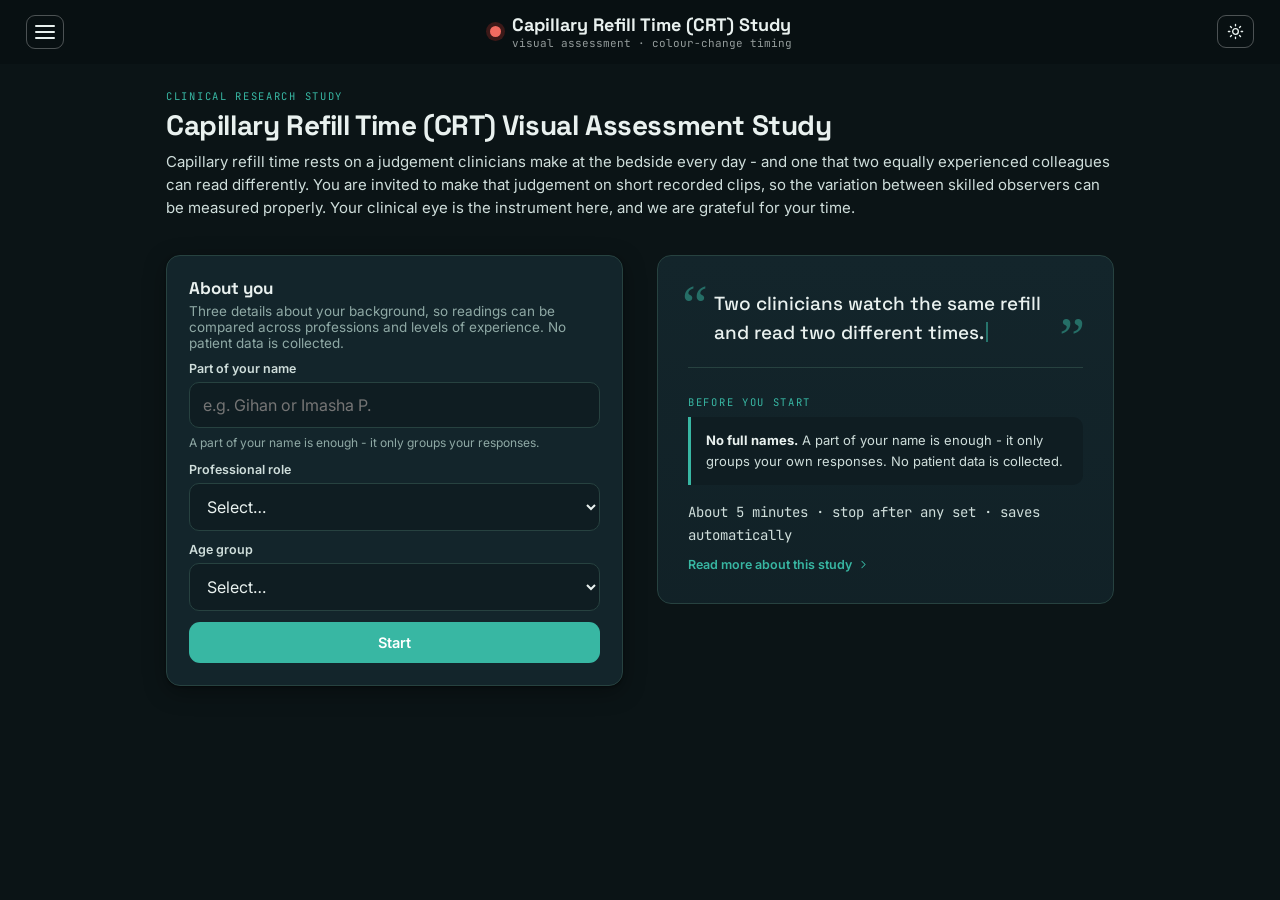
==== commit 2c65002c: "Hide the "Play the clip, then press Mark" hint on phones On a short iPhone Safari viewport (the brow" ====
--- a/index.html
+++ b/index.html
@@ -19,7 +19,7 @@
 <link href="https://fonts.googleapis.com/css2?family=Space+Grotesk:wght@400;500;700&family=Inter:wght@400;500;600;700&family=JetBrains+Mono:wght@400;600;700&display=swap" rel="stylesheet">
 <!-- ?v= is bumped on every styles.css change. Without it a browser can pair
      NEW html with a CACHED old stylesheet, which renders the page unstyled. -->
-<link rel="stylesheet" href="styles.css?v=38">
+<link rel="stylesheet" href="styles.css?v=40">
 <script>
   // Dark is the DEFAULT for this study - clips are judged on subtle skin
   // colour change, and a dark surround keeps the eye adapted and stops the
@@ -120,6 +120,8 @@
     obBroken: false,        // the demo can't play at all - fall back to a plain stepper
     obImmersiveTried: false,// fullscreen / orientation-lock attempted once per walkthrough open
     onboardReplay: false,   // true when the walkthrough was re-opened from the player ("How it works")
+    autoSkipStreak: 0,   // clips auto-skipped in a row (a run of these = an outage, not bad files)
+    everPlayedAClip: false, // has ANY clip loaded this session - guards against "All done" when nothing ever played
     drawerOpen: false,   // the ☰ side menu
     aboutReturn: null,   // the view to come back to when leaving the About page
     // Feedback form (About page)
@@ -414,15 +416,58 @@
     try { localStorage.setItem(FLAG_KEY, JSON.stringify([...state.flaggedClips].slice(-500))); }
     catch {}
   }
-  function reportBrokenClip(clip) {
+  function reportBrokenClip(clip, auto) {
     const who = state.user ? `${state.user.name} · ${state.user.status}` : '(not signed in)';
+    const how = auto
+      ? 'A clip failed to load and the site skipped it automatically.'
+      : 'A participant flagged a clip as not playing.';
     const message =
-      `A participant flagged a clip as not playing.\n\n` +
+      `${how}\n\n` +
       `Clip: ${clip.title || '(untitled)'}\n` +
       `Video id: ${clip.videoId || clip.id}\n` +
+      `File: ${clip.file || '(unknown)'}\n` +
       `Collection: ${clip.collectionName || '(none)'}\n` +
       `Reported by: ${who}`;
     return sendFeedback(message, '', 'CRT video issue');
+  }
+
+  /* A clip the browser cannot play (corrupt file, unreachable object) must not
+     strand the participant - least of all on clip 1, where it reads as "the
+     whole study is broken" and they leave. When that happens the site reports
+     which clip failed (so the team can fix it in Studio) and moves on by
+     itself, exactly as pressing Skip would.
+
+     A guard rail: if clips keep failing one after another, that is a dropped
+     connection, not a run of individually bad files, so after a few in a row
+     it stops rather than silently blowing through the whole set - and says the
+     clips are not loading, which is the honest message and offers a retry. */
+  const AUTO_SKIP_LIMIT = 4;
+  function autoSkipBrokenClip(clip) {
+    if (clip) {
+      const key = clipKey(clip);
+      if (key && !state.flaggedClips.has(key)) {
+        state.flaggedClips.add(key);
+        saveFlaggedClips();
+        // Best effort: the skip must happen whether or not the email sends.
+        try { reportBrokenClip(clip, true).catch(() => {}); } catch {}
+      }
+    }
+    state.autoSkipStreak = (state.autoSkipStreak || 0) + 1;
+    // Two ways this is an outage rather than a stray bad file:
+    //   - several clips fail back-to-back (a dropped connection mid-run), or
+    //   - we are about to run off the end of the queue having NEVER managed to
+    //     play a single clip. Landing on "All done - you've marked every clip"
+    //     when nothing ever loaded would be a flat lie.
+    const reachesEnd = state.qIndex + 1 >= state.queue.length;
+    if (state.autoSkipStreak >= AUTO_SKIP_LIMIT ||
+        (reachesEnd && !state.everPlayedAClip)) {
+      state.autoSkipStreak = 0;
+      state.libraryError = 'The clips are not loading. This is usually a '
+        + 'connection problem - please check your internet and try again.';
+      state.view = 'nolibrary';
+      return render();
+    }
+    return advanceQueue();
   }
 
   /* ---------- full-clip preload ----------
@@ -1762,7 +1807,7 @@
              <button class="btn ghost small" onclick="window.__act('remark')">${icon('retry', 15)} Re-mark</button>
            </div>
          </div>`
-      : '';
+      : `<div class="hint">Play the clip, then press <b>Mark</b> the moment the colour returns.</div>`;
     return body
       + (state.msg ? `<div class="ok">${esc(state.msg)}</div>` : '')
       + (state.err ? `<div class="err">${esc(state.err)}</div>` : '');
@@ -1916,6 +1961,11 @@
     setReady(false);
     const markReady = () => {
       if (!everReady) { everReady = true; applySpeed(); }
+      // A clip that plays clears the run of failures - the ones before it were
+      // individual bad files, not a dropped connection - and proves the
+      // library really does play, so a later "All done" is honest.
+      state.autoSkipStreak = 0;
+      state.everPlayedAClip = true;
       setReady(true);
     };
     vid.addEventListener('loadeddata', () => { if (vid.readyState >= 2) markReady(); });
@@ -1926,13 +1976,40 @@
     vid.addEventListener('waiting', () => { if (!everReady) setReady(false); });
     vid.addEventListener('play', updateClockNow);
     vid.addEventListener('pause', updateClockNow);
-    vid.addEventListener('error', () => {
+
+    // ---- a clip that will not load must never strand the participant ----
+    // Two ways in: the browser fires 'error' on a corrupt or missing file, or
+    // nothing ever arrives (readyState stays 0) within a grace window. Either
+    // way, report which clip it was and move on by itself - see
+    // autoSkipBrokenClip(). Guarded so it can only fire once per clip, and only
+    // while we are still ON this clip (a render swaps in a new <video>, and the
+    // old element's late timer must not skip the clip that replaced it).
+    let failed = false;
+    const failThisClip = () => {
+      if (failed) return;
+      if (document.getElementById('vid') !== vid) return;   // already moved on
+      failed = true;
       const overlay = document.getElementById('vidLoading');
-      if (overlay) overlay.innerHTML = 'Could not load this clip. Reload the page, or check the file.';
-    });
+      if (overlay) {
+        overlay.style.display = '';
+        overlay.innerHTML = 'This clip could not be played - skipping to the next one…';
+      }
+      // A brief beat so the message is seen, then advance.
+      setTimeout(() => { if (document.getElementById('vid') === vid) autoSkipBrokenClip(v0); }, 1400);
+    };
+    vid.addEventListener('error', failThisClip);
+    // No bytes at all after this long is a broken/unreachable file, not a slow
+    // one (a slow clip still reports metadata, readyState >= 1, well before
+    // now), so treat readyState 0 here as a failure. A clip that has metadata
+    // but is merely buffering is left alone to finish.
+    setTimeout(() => {
+      if (everReady || failed) return;
+      if (vid.readyState >= 1) return;   // metadata is in: slow, not broken
+      failThisClip();
+    }, 9000);
     // Safety net: never leave the overlay stuck if the browser is stingy with
     // 'canplaythrough' - once metadata is in, unlock after a short grace period.
-    setTimeout(() => { if (!everReady && vid.readyState >= 1) markReady(); }, 4000);
+    setTimeout(() => { if (!everReady && !failed && vid.readyState >= 1) markReady(); }, 4000);
     if (vid.readyState >= 2) markReady();
 
     // Keep the overlay glued to the picture as the layout changes. A
--- a/styles.css
+++ b/styles.css
@@ -1,5 +1,5 @@
 /* ============================================================
-   CRT Perception Study — theme + layout
+   CRT Perception Study - theme + layout
    Light + dark via CSS variables. Responsive: phone/tablet/desktop.
    ============================================================ */
 
@@ -78,6 +78,13 @@
 
 html { -webkit-text-size-adjust: 100%; }
 
+/* iOS paints its own grey box over every tap target. The app already has
+   :active states for that feedback, so switch the platform one off rather
+   than have both fire on one press. */
+button, a, input, select, textarea, [onclick] {
+  -webkit-tap-highlight-color: transparent;
+}
+
 body {
   font-family: 'Inter', system-ui, sans-serif;
   color: var(--ink);
@@ -95,7 +102,15 @@
 .hdr {
   background: var(--header-bg);
   color: var(--header-fg);
+  /* viewport-fit=cover lets the page run under the notch and the rounded
+     corners, so the header has to hold itself clear of them: without this the
+     brand sits under the status bar on a notched iPhone, and under the camera
+     cutout once the phone is turned sideways. The plain padding stays first
+     as the fallback for anything without env(). */
   padding: 14px clamp(14px, 4vw, 26px);
+  padding-top: max(14px, env(safe-area-inset-top));
+  padding-right: max(clamp(14px, 4vw, 26px), env(safe-area-inset-right));
+  padding-left: max(clamp(14px, 4vw, 26px), env(safe-area-inset-left));
   display: flex;
   align-items: center;
   justify-content: space-between;
@@ -172,7 +187,11 @@
   padding: 12px 13px;
   border: 1px solid var(--line);
   border-radius: var(--radius-sm);
-  font-size: 15px;
+  /* 16px is a hard iOS requirement, not a taste call: Safari on iPhone zooms
+     the whole page in when a focused field is smaller than this, and never
+     zooms back out - the form is left half off-screen. Same for the feedback
+     textarea below. */
+  font-size: 16px;
   font-family: 'Inter', sans-serif;
   background: var(--surface-2);
   color: var(--ink);
@@ -192,25 +211,134 @@
   color: var(--muted);
 }
 
+/* ---- Returning-participant confirm ----
+   Appears under the name field once a blur-triggered lookup resolves.
+   Degrades to nothing at all when the lookup fails or isn't installed. */
+.name-confirm {
+  margin-top: 9px;
+  padding: 11px 13px;
+  background: var(--teal-soft);
+  border: 1px solid var(--teal);
+  border-radius: var(--radius-sm);
+  font-size: 13px;
+}
+.name-confirm p { margin: 0 0 9px; color: var(--ink); line-height: 1.5; }
+.name-confirm-actions { display: flex; align-items: center; flex-wrap: wrap; gap: 10px; }
+.link-btn {
+  background: none; border: none; padding: 0;
+  font-family: 'Inter', sans-serif; font-size: 12.5px; font-weight: 600;
+  color: var(--muted); cursor: pointer;
+  text-decoration: underline; text-underline-offset: 2px;
+}
+.link-btn:hover { color: var(--ink); }
+
 /* ==========================================================================
    Login screen: sign-in card + "About this research" panel.
    Desktop puts the panel to the RIGHT of the form; phones stack it BELOW.
    ========================================================================== */
 .login-layout {
   display: grid;
-  grid-template-columns: minmax(0, 420px) minmax(0, 1fr);
-  gap: 26px;
+  grid-template-columns: minmax(0, 1fr) minmax(0, 1fr);
+  gap: 22px;
   align-items: start;
   max-width: 1000px;
-  margin: 12px auto;
+  margin: 4px auto;
 }
 .login-card { margin: 0; }
+/* Subordinate to the study title above it - this is a form label, not a
+   second headline competing with the name of the study. */
+.login-card .page-head h2 { font-size: clamp(15.5px, 2vw, 17px); }
+.login-card .page-head { margin-bottom: 10px; }
+/* Trims the login page specifically (not every card sitewide - the player
+   and other views keep their normal padding/spacing) so the title, intro,
+   and the Start button all fit a 1366x768 laptop screen without scrolling. */
+body[data-view="login"] .wrap { padding-top: clamp(10px, 2vw, 16px); }
+.login-card.card { padding: clamp(16px, 3vw, 22px); }
+.login-card .field { margin-bottom: 11px; }
+.about-panel { padding: clamp(16px, 2.4vw, 22px); }
+
+/* ---- Study title + one-paragraph introduction ----
+   Spans the full grid so it is read BEFORE either column: the study is named,
+   then explained, and only then does the form start asking for details. */
+.study-hero {
+  grid-column: 1 / -1;
+  margin-bottom: 2px;
+}
+.hero-eyebrow {
+  display: inline-block;
+  font-family: var(--mono);
+  font-size: 10.5px;
+  letter-spacing: 1.7px;
+  text-transform: uppercase;
+  color: var(--teal);
+  margin-bottom: 6px;
+}
+.hero-title {
+  font-family: 'Space Grotesk', sans-serif;
+  /* Capped lower than a typical hero (was 38px): this sits above a form the
+     participant still has to fill in and submit, so it should read as a
+     clear page title, not claim the vertical space a full splash headline
+     would - that space is what pushed the Start button below the fold. */
+  font-size: clamp(21px, 3vw, 28px);
+  line-height: 1.18;
+  letter-spacing: -0.4px;
+  font-weight: 700;
+  color: var(--ink);
+  margin: 0 0 8px;
+  /* Keeps "(CRT)" from being stranded alone on a line of its own. */
+  text-wrap: balance;
+}
+.hero-lede {
+  font-size: clamp(13.5px, 1.4vw, 15px);
+  line-height: 1.55;
+  color: var(--ink-2);
+  margin: 0;
+  /* Runs the full width of the hero (which spans both columns) so the
+     introduction is a few wide lines rather than a tall narrow block - that
+     is what keeps the form and panel below it on one screen without scroll.
+     No max-width cap here on purpose. */
+  max-width: none;
+}
 
 .about-panel {
   border: 1px solid var(--line);
   border-radius: var(--radius);
   background: linear-gradient(180deg, var(--surface) 0%, var(--surface-2) 100%);
   padding: clamp(20px, 3vw, 30px);
+}
+
+/* ---- Sign-in cards: lift + a light that follows the cursor ----
+   Gives the two cards some life under a real mouse. The lift is CSS-only; the
+   glow needs the pointer position, which setupPointerGlow() writes to --mx/--my
+   (it runs only for a fine pointer and never under reduced motion). The glow
+   layer is a ::before UNDER the content (z-index 0 vs the children's 1), so it
+   lights the card without ever tinting the text on top of it. */
+.login-card, .about-panel {
+  position: relative;
+  transition: transform .28s cubic-bezier(.22,.8,.3,1), box-shadow .28s ease;
+}
+.login-card > *, .about-panel > * { position: relative; z-index: 1; }
+@media (hover: hover) and (pointer: fine) {
+  .login-card:hover, .about-panel:hover {
+    transform: translateY(-3px);
+    box-shadow: var(--shadow-lg);
+  }
+  .login-card::before, .about-panel::before {
+    content: "";
+    position: absolute; inset: 0;
+    z-index: 0;
+    border-radius: inherit;
+    pointer-events: none;
+    opacity: 0;
+    transition: opacity .35s ease;
+    background: radial-gradient(360px circle at var(--mx, 50%) var(--my, 50%),
+      color-mix(in srgb, var(--teal) 15%, transparent) 0%, transparent 62%);
+  }
+  .login-card:hover::before, .about-panel:hover::before { opacity: 1; }
+}
+@media (prefers-reduced-motion: reduce) {
+  .login-card, .about-panel { transition: none; }
+  .login-card:hover, .about-panel:hover { transform: none; }
 }
 
 /* ---- Pull quote with 66 / 99 quote marks ---- */
@@ -263,19 +391,6 @@
   margin-bottom: 16px;
 }
 
-.about-steps { list-style: none; margin: 0 0 18px; padding: 0; display: grid; gap: 9px; }
-.about-steps li { display: flex; align-items: center; gap: 11px; font-size: 13.5px; color: var(--ink-2); }
-.about-steps .n {
-  flex: none;
-  width: 25px; height: 25px;
-  border-radius: 50%;
-  display: inline-flex; align-items: center; justify-content: center;
-  background: var(--teal-soft);
-  color: var(--teal);
-  font-family: var(--mono); font-size: 12px; font-weight: 700;
-}
-.about-steps b { color: var(--ink); }
-
 .about-note {
   border-left: 3px solid var(--teal);
   background: var(--surface-2);
@@ -294,12 +409,294 @@
   color: var(--muted);
 }
 
+/* ---- "Read more about this study" trigger ----
+   Kept to a single compact line rather than an always-open block, so the
+   full research details don't add height to the login page itself. */
+.about-more {
+  display: inline-flex;
+  align-items: center;
+  gap: 5px;
+  margin-top: 10px;
+  padding: 0;
+  background: none;
+  border: none;
+  font-family: 'Inter', sans-serif;
+  font-size: 12.5px;
+  font-weight: 600;
+  color: var(--teal);
+  cursor: pointer;
+}
+.about-more:hover { color: var(--teal-2); text-decoration: underline; }
+.about-more .ic { transition: transform .15s; }
+.about-more:hover .ic { transform: translateX(2px); }
+
+/* ==========================================================================
+   Hamburger button + side drawer (site navigation)
+   ========================================================================== */
+/* Selector carries .hdr so it outranks the generic `.hdr button` rule above,
+   which would otherwise force align-items:center and collapse the three bars
+   to zero width (an empty box). */
+.hdr .menu-btn {
+  display: inline-flex; flex-direction: column;
+  align-items: stretch; justify-content: center; gap: 4px;
+  width: 38px; height: 34px;
+  padding: 0 8px;
+  background: transparent;
+  border: 1px solid rgba(255,255,255,.28);
+  border-radius: 9px;
+  cursor: pointer;
+  flex: none;
+  transition: background .15s;
+}
+.hdr .menu-btn:hover { background: rgba(255,255,255,.14); }
+.hdr .menu-btn span {
+  display: block; width: 100%; height: 2px; border-radius: 2px;
+  background: var(--header-fg);
+  transition: transform .2s, opacity .2s;
+}
+.hdr .menu-btn[aria-expanded="true"] span:nth-child(1) { transform: translateY(6px) rotate(45deg); }
+.hdr .menu-btn[aria-expanded="true"] span:nth-child(2) { opacity: 0; }
+.hdr .menu-btn[aria-expanded="true"] span:nth-child(3) { transform: translateY(-6px) rotate(-45deg); }
+
+.drawer-backdrop {
+  position: fixed; inset: 0;
+  background: rgba(4, 10, 12, .55);
+  -webkit-backdrop-filter: blur(2px);   /* Safari, iOS included, needs the prefix */
+  backdrop-filter: blur(2px);
+  z-index: 60;
+  animation: modalFade .18s ease both;
+}
+.drawer {
+  position: fixed; top: 0; left: 0; bottom: 0;
+  width: min(300px, 84vw);
+  background: var(--surface);
+  border-right: 1px solid var(--line);
+  box-shadow: var(--shadow-lg);
+  z-index: 61;
+  display: flex; flex-direction: column;
+  padding: 14px;
+  animation: drawerIn .22s cubic-bezier(.22,.8,.3,1) both;
+}
+@keyframes drawerIn { from { transform: translateX(-100%); } to { transform: none; } }
+.drawer-head {
+  display: flex; align-items: center; justify-content: space-between;
+  padding: 4px 4px 14px;
+  margin-bottom: 8px;
+  border-bottom: 1px solid var(--line);
+}
+.drawer-title {
+  font-family: var(--mono); font-size: 11px; letter-spacing: 1.6px;
+  text-transform: uppercase; color: var(--muted);
+}
+.drawer-close {
+  display: inline-flex; align-items: center; justify-content: center;
+  width: 30px; height: 30px;
+  border: 1px solid var(--line); border-radius: 8px;
+  background: var(--surface-2); color: var(--ink-2);
+  cursor: pointer; transition: background .15s, color .15s;
+}
+.drawer-close:hover { background: var(--pulse-soft); color: var(--pulse); }
+.drawer-link {
+  display: flex; align-items: center; gap: 11px;
+  width: 100%;
+  padding: 12px 12px;
+  margin-bottom: 4px;
+  background: transparent; border: none; border-radius: var(--radius-sm);
+  font-family: 'Inter', sans-serif; font-size: 14.5px; font-weight: 600;
+  color: var(--ink); text-align: left; cursor: pointer;
+  transition: background .15s, color .15s;
+}
+.drawer-link:hover { background: var(--surface-2); }
+.drawer-link.active { background: var(--teal-soft); color: var(--teal); }
+.drawer-link .ic { color: var(--teal); flex: none; }
+.drawer-link.small { font-size: 13px; font-weight: 500; color: var(--ink-2); }
+.drawer-foot { margin-top: auto; padding-top: 10px; border-top: 1px solid var(--line); }
+
+/* ==========================================================================
+   About page (full screen)
+   ========================================================================== */
+.about-page { max-width: 760px; margin: 0 auto; padding-bottom: 40px; }
+.about-top { margin-bottom: 20px; }
+.about-hero { margin-bottom: 30px; }
+.about-h1 {
+  font-family: 'Space Grotesk', sans-serif;
+  font-size: clamp(24px, 4vw, 34px);
+  line-height: 1.15; letter-spacing: -0.5px;
+  margin: 6px 0 14px;
+  text-wrap: balance;
+}
+.about-lede {
+  font-size: clamp(15px, 1.8vw, 17px);
+  line-height: 1.65; color: var(--ink-2); margin: 0;
+}
+.about-sec {
+  padding: 24px 0;
+  border-top: 1px solid var(--line);
+}
+.about-sec h3 {
+  font-size: clamp(17px, 2.2vw, 20px);
+  margin-bottom: 12px;
+}
+.about-sec p { font-size: 14.5px; line-height: 1.7; color: var(--ink-2); margin-bottom: 12px; }
+.about-sec p:last-child { margin-bottom: 0; }
+.about-quiet { font-size: 13px !important; color: var(--muted) !important; }
+
+.about-steps-list { margin: 0 0 14px; padding-left: 20px; display: grid; gap: 10px; }
+.about-steps-list li { font-size: 14.5px; line-height: 1.65; color: var(--ink-2); }
+.about-steps-list b, .about-bullets b { color: var(--ink); }
+.about-bullets { margin: 14px 0 0; padding-left: 20px; display: grid; gap: 9px; }
+.about-bullets li { font-size: 14px; line-height: 1.6; color: var(--ink-2); }
+
+.about-facts {
+  display: grid;
+  gap: 12px;
+  margin: 0 0 18px;
+  padding: 16px;
+  background: var(--surface-2);
+  border: 1px solid var(--line);
+  border-radius: var(--radius-sm);
+}
+.about-facts > div { display: grid; gap: 2px; }
+.about-facts dt {
+  font-family: var(--mono);
+  font-size: 10.5px;
+  letter-spacing: .6px;
+  text-transform: uppercase;
+  color: var(--muted);
+}
+.about-facts dd {
+  margin: 0;
+  font-size: 14px;
+  color: var(--ink);
+  line-height: 1.5;
+}
+.about-inline-link {
+  color: var(--teal);
+  font-weight: 600;
+  text-decoration: none;
+  border-bottom: 1px solid color-mix(in srgb, var(--teal) 45%, transparent);
+}
+.about-inline-link:hover { border-bottom-color: var(--teal); }
+/* Text that is still a [bracketed] placeholder is visibly a placeholder,
+   not mistaken for a real, confirmed detail. */
+.about-facts dd.placeholder {
+  font-style: italic;
+}
+
+/* Photo slots. A photo that hasn't been added yet shows a tidy labelled
+   frame rather than a broken image, so they can be dropped in one at a
+   time (see aboutPhoto() in index.html). */
+.about-photos {
+  display: grid;
+  grid-template-columns: repeat(auto-fit, minmax(190px, 1fr));
+  gap: 14px;
+}
+.about-photo { margin: 0; }
+.about-photo img {
+  display: block; width: 100%; height: auto;
+  aspect-ratio: 4 / 3; object-fit: cover;
+  border-radius: var(--radius-sm);
+  border: 1px solid var(--line);
+  background: var(--surface-2);
+}
+/* A designed graphic (e.g. a team infographic with names baked in) must
+   never be cropped the way a headshot can be - show it whole. */
+.about-photo.wide { grid-column: 1 / -1; }
+.about-photo.wide img { aspect-ratio: 3 / 2; object-fit: contain; }
+.about-photo figcaption {
+  margin-top: 7px; font-size: 12px; line-height: 1.45; color: var(--muted);
+}
+.about-photo.missing img { display: none; }
+.about-photo.missing::before {
+  content: "Photo to be added";
+  display: flex; align-items: center; justify-content: center;
+  aspect-ratio: 4 / 3;
+  border: 1px dashed var(--line);
+  border-radius: var(--radius-sm);
+  background: var(--surface-2);
+  color: var(--muted);
+  font-family: var(--mono); font-size: 11px; letter-spacing: .5px;
+}
+
+/* ---- Feedback form ---- */
+.fb-form textarea {
+  width: 100%;
+  padding: 12px 13px;
+  border: 1px solid var(--line);
+  border-radius: var(--radius-sm);
+  font-size: 16px; font-family: 'Inter', sans-serif; line-height: 1.55;
+  background: var(--surface-2); color: var(--ink);
+  resize: vertical; min-height: 110px;
+  transition: border-color .15s, box-shadow .15s;
+}
+.fb-form textarea:focus {
+  outline: none; border-color: var(--teal); box-shadow: 0 0 0 3px var(--teal-soft);
+}
+.fb-form .opt { color: var(--muted); font-weight: 400; }
+.fb-form .err a { color: inherit; text-decoration: underline; margin-left: 6px; }
+.fb-done {
+  padding: 20px;
+  background: var(--surface-2);
+  border: 1px solid var(--teal);
+  border-radius: var(--radius-sm);
+  text-align: center;
+}
+.fb-done p { margin-bottom: 8px; font-size: 14.5px; }
+.fb-done .run-tick { margin: 0 auto 12px; }
+.about-credit {
+  margin: 34px 0 0;
+  padding-top: 16px;
+  border-top: 1px solid var(--line);
+  font-size: 12.5px;
+  color: var(--muted);
+  text-align: center;
+}
+.about-bottom { margin-top: 28px; }
+
+/* ---- Reveal on scroll ----
+   Pairs with setupReveals() in index.html. The hiding rule only ever applies
+   to elements JS has marked, so nothing here can leave content invisible on
+   its own - see the note on that function. */
+/* The section itself only fades; the MOVEMENT belongs to its contents below,
+   so the two don't compound into one long slide. */
+.reveal { opacity: 0; }
+.reveal.in { opacity: 1; transition: opacity .45s ease; }
+
+/* Inside a revealed section the text arrives in sequence - heading, then
+   paragraph, then whatever follows - so it reads as being written onto the
+   page rather than landing as one finished slab. */
+.reveal.in > * { animation: riseIn .5s cubic-bezier(.22,.8,.3,1) both; }
+.reveal.in > *:nth-child(1) { animation-delay: .04s; }
+.reveal.in > *:nth-child(2) { animation-delay: .10s; }
+.reveal.in > *:nth-child(3) { animation-delay: .16s; }
+.reveal.in > *:nth-child(4) { animation-delay: .22s; }
+.reveal.in > *:nth-child(5) { animation-delay: .28s; }
+.reveal.in > *:nth-child(6) { animation-delay: .34s; }
+.reveal.in > *:nth-child(n+7) { animation-delay: .40s; }
+
+@media (prefers-reduced-motion: reduce) {
+  .reveal, .reveal.in { opacity: 1; transition: none; }
+  .reveal.in > * { animation: none !important; }
+}
+
+@media (prefers-reduced-motion: reduce) {
+  .drawer-backdrop, .drawer { animation: none !important; }
+}
+
+@media (max-width: 520px) {
+  .about-facts { padding: 13px; gap: 10px; }
+  .about-sec { padding: 20px 0; }
+}
+
+@keyframes modalFade { from { opacity: 0; } to { opacity: 1; } }
+
 /* ---- Intro animation: plays once, then the page renders settled ---- */
 @keyframes riseIn { from { opacity: 0; transform: translateY(14px); } to { opacity: 1; transform: none; } }
 @keyframes quoteIn { from { opacity: 0; transform: translateY(8px) scale(.6); } to { opacity: .5; transform: none; } }
 
-.login-layout.intro .login-card { animation: riseIn .55s cubic-bezier(.22,.8,.3,1) both; }
-.login-layout.intro .about-panel { animation: riseIn .55s cubic-bezier(.22,.8,.3,1) .1s both; }
+.login-layout.intro .study-hero  { animation: riseIn .55s cubic-bezier(.22,.8,.3,1) both; }
+.login-layout.intro .login-card  { animation: riseIn .55s cubic-bezier(.22,.8,.3,1) .08s both; }
+.login-layout.intro .about-panel { animation: riseIn .55s cubic-bezier(.22,.8,.3,1) .16s both; }
 /* Typewriter caret. It blinks while the quote types and keeps a slow, quieter
    pulse afterwards so the panel never looks frozen while someone reads it. */
 .about-quote .caret {
@@ -345,18 +742,15 @@
 }
 .about-quote .qm.open  { animation: breathe 5.5s ease-in-out infinite; }
 .about-quote .qm.close { animation: breathe 5.5s ease-in-out infinite 2.7s; }
-.about-steps .n { animation: floatY 4.5s ease-in-out infinite; }
-.about-steps li:nth-child(2) .n { animation-delay: .5s; }
-.about-steps li:nth-child(3) .n { animation-delay: 1s; }
 
 /* Phones: About sits BELOW the sign-in form. */
-/* Roomy desktops: give the reading column more of the extra width. */
+/* Roomy desktops: same two equal columns, just a little more breathing room. */
 @media (min-width: 1180px) {
-  .login-layout { grid-template-columns: 430px minmax(0, 1fr); gap: 34px; }
+  .login-layout { gap: 34px; }
 }
 /* Tablets in portrait: stack, but keep the panel comfortably wide. */
 @media (max-width: 980px) and (min-width: 861px) {
-  .login-layout { grid-template-columns: 380px minmax(0, 1fr); gap: 20px; }
+  .login-layout { grid-template-columns: minmax(0, 1fr) minmax(0, 1fr); gap: 20px; }
 }
 @media (max-width: 860px) {
   .login-layout { grid-template-columns: 1fr; gap: 16px; margin-top: 4px; max-width: 560px; }
@@ -376,7 +770,6 @@
   .login-layout.intro *,
   .about-panel,
   .about-quote .qm,
-  .about-steps .n,
   .about-quote .caret { animation: none !important; }
   .about-quote .qm { opacity: .5; }
   .about-quote .caret { opacity: 0; }
@@ -387,6 +780,7 @@
    after the first login. Same card/shadow/radius language as the rest of the
    app; each page's illustration is built from plain shapes, no video asset.
    ========================================================================== */
+/* ---- Phase 1: the three intro cards (restored) ---- */
 .onboard-layout {
   display: flex;
   justify-content: center;
@@ -398,46 +792,15 @@
   margin: 0;
   animation: riseIn .45s cubic-bezier(.22,.8,.3,1) both;
 }
-.ob-study-id {
-  display: grid;
-  grid-template-columns: auto auto;
-  align-items: baseline;
-  gap: 2px 10px;
-  padding: 10px 12px;
-  margin: -2px 0 14px;
-  border: 1px solid var(--line);
-  border-radius: var(--radius-sm);
-  background: var(--surface-2);
-}
-.ob-study-id span {
-  font-family: var(--mono);
-  font-size: 9.5px;
-  letter-spacing: 1px;
-  text-transform: uppercase;
-  color: var(--muted);
-}
-.ob-study-id b {
-  font-family: var(--mono);
-  font-size: 13px;
-  letter-spacing: .7px;
-  color: var(--teal);
-  justify-self: end;
-}
-.ob-study-id small {
-  grid-column: 1 / -1;
-  font-size: 10.5px;
-  line-height: 1.4;
-  color: var(--muted);
-}
 .ob-top { display: flex; align-items: center; justify-content: space-between; margin-bottom: 14px; }
-.ob-eyebrow {
+.onboard-card .ob-eyebrow {
   font-family: var(--mono);
   font-size: 10.5px;
   letter-spacing: 1.6px;
   text-transform: uppercase;
   color: var(--teal);
 }
-.ob-skip {
+.onboard-card .ob-skip {
   background: transparent;
   border: none;
   color: var(--muted);
@@ -448,16 +811,18 @@
   border-radius: 6px;
   transition: color .15s, background .15s;
 }
-.ob-skip:hover { color: var(--ink); background: var(--surface-2); }
+.onboard-card .ob-skip:hover { color: var(--ink); background: var(--surface-2); }
 
 .ob-illo-wrap {
-  background: var(--surface-2);
+  background: #04121a;   /* the illustrations' own backdrop */
   border: 1px solid var(--line);
   border-radius: var(--radius-sm);
   margin-bottom: 18px;
   overflow: hidden;
 }
-.ob-scene { position: relative; height: 132px; display: flex; align-items: center; justify-content: center; }
+/* Height follows the photographs rather than being fixed, so a picture is
+   never letterboxed or cropped to fit a box drawn for shapes. */
+.ob-scene { position: relative; display: flex; align-items: center; justify-content: center; }
 
 .ob-title { font-size: clamp(18px, 3vw, 21px); margin-bottom: 8px; }
 .ob-body { font-size: 13.5px; line-height: 1.6; color: var(--ink-2); margin-bottom: 18px; }
@@ -473,71 +838,103 @@
 .ob-dot:hover { background: var(--teal-2); }
 .ob-dot.active { background: var(--teal); width: 22px; border-radius: 5px; }
 
+/* Each page of the walkthrough is a fresh render, so this stagger replays on
+   every Next and Back: the page assembles itself instead of swapping in as
+   one flat block, which is what makes a turn feel like a turn. Kept short -
+   the whole sequence is done in under half a second, because someone clicking
+   straight through three pages should never be waiting on it. */
+@keyframes obIlloIn {
+  from { opacity: 0; transform: scale(.97); }
+  to   { opacity: 1; transform: none; }
+}
+.onboard-card .ob-illo-wrap { animation: obIlloIn .5s cubic-bezier(.22,.8,.3,1) .04s both; }
+.onboard-card .ob-title     { animation: riseIn .45s cubic-bezier(.22,.8,.3,1) .11s both; }
+.onboard-card .ob-body      { animation: riseIn .45s cubic-bezier(.22,.8,.3,1) .17s both; }
+.onboard-card .ob-dots      { animation: riseIn .45s cubic-bezier(.22,.8,.3,1) .23s both; }
+.onboard-card .ob-nav       { animation: riseIn .45s cubic-bezier(.22,.8,.3,1) .29s both; }
+
 .ob-nav { display: flex; gap: 10px; }
 .ob-nav .btn.neutral { flex: 0 0 auto; }
-.ob-primary { flex: 1; }
-
-/* ---- Scene 1: press, release, colour return, marked by a green flash ---- */
-.ob-scene-press .ob-nail {
-  width: 74px; height: 94px;
-  border-radius: 38px 38px 30px 30px;
+.ob-nav .ob-primary { flex: 1; }
+
+/* ---- Shared: one illustration tile ----
+   The walkthrough uses the study team's own illustrations of the test. Each
+   one is supplied on a dark tile (rgb 4,18,26); --ob-tile matches it so the
+   three read as a single set and sit flush on the card in light or dark. */
+.ob-scene { --ob-tile: #04121a; }
+.ob-shot {
+  margin: 0;
+  flex: 1 1 0;
+  min-width: 0;
+  display: flex;
+  flex-direction: column;
+  gap: var(--ob-cap-gap);
+}
+.ob-scene { --ob-cap: 26px; --ob-cap-gap: 7px; }
+.ob-shot img {
+  display: block;
+  width: 100%;
+  /* The width/height ATTRIBUTES on the tag reserve space while the picture
+     loads, but they also land as presentational height - which beats
+     aspect-ratio and stretches the frame. height:auto hands the shape back. */
+  height: auto;
+  aspect-ratio: 1;
+  object-fit: cover;
+  border-radius: 9px;
   border: 1px solid var(--line);
-  position: relative;
-  overflow: hidden;
-  background: var(--pulse-soft);
-  animation: obColor 3.4s ease-in-out infinite;
-}
-.ob-scene-press .ob-flash {
-  position: absolute; inset: 0;
-  background: var(--go);
-  opacity: 0;
-  animation: obFlash 3.4s ease-in-out infinite;
-}
-.ob-scene-press .ob-finger {
-  position: absolute;
-  top: calc(50% - 66px);
-  width: 42px; height: 48px;
-  border-radius: 21px 21px 10px 10px;
-  background: var(--surface);
-  border: 1px solid var(--line);
-  box-shadow: var(--shadow);
-  animation: obPress 3.4s ease-in-out infinite;
-}
-.ob-scene-press .ob-tag {
-  position: absolute; bottom: 10px; left: 50%; transform: translateX(-50%);
-  font-family: var(--mono); font-size: 10px; color: var(--muted);
-  white-space: nowrap;
-}
-@keyframes obPress {
-  0%, 12% { transform: translateY(0); }
-  32%, 46% { transform: translateY(30px); }
-  58%, 100% { transform: translateY(0); }
-}
-@keyframes obColor {
-  0%, 12% { background: var(--pulse-soft); }
-  /* --surface, not --surface-2 (the panel's own background) — the paled
-     nail needs to stay visibly distinct from the tile behind it. */
-  32%, 46% { background: var(--surface); }
-  62% { background: var(--go-2); }
-  80%, 100% { background: var(--pulse-soft); }
-}
-@keyframes obFlash {
-  0%, 47% { opacity: 0; }
-  50% { opacity: .5; }
-  58%, 100% { opacity: 0; }
-}
-
-/* ---- Scene 2: mark the change, see the result, save & next ---- */
-.ob-scene-mark .ob-mini-player {
-  display: flex; flex-direction: column; align-items: center; gap: 10px;
-  width: 100%; padding: 0 22px;
+  background: var(--ob-tile);
+}
+.ob-shot figcaption {
+  font-family: var(--mono);
+  font-size: 9.5px;
+  letter-spacing: .5px;
+  text-transform: uppercase;
+  line-height: 1.35;
+  color: var(--muted);
+  text-align: center;
+  /* Reserved rather than measured, so every caption occupies the same space
+     whether it wraps to one line or two - that keeps the pictures level with
+     each other, and lets the arrow below be offset by a known amount. */
+  min-height: var(--ob-cap);
+}
+.ob-arrow {
+  flex: none;
+  color: var(--teal);
+  /* Level with the middle of the PICTURES. Centring in the figure would drop
+     the arrow by half the caption block; lift it back by exactly that.
+     (A percentage margin would resolve against the width, not the height.) */
+  align-self: center;
+  transform: translateY(calc((var(--ob-cap) + var(--ob-cap-gap)) / -2));
+}
+
+/* ---- Scene 1: pressure, the release flash, the colour returning ---- */
+.ob-scene-press,
+.ob-scene-mark {
+  height: auto;
+  align-items: flex-start;
+  gap: 8px;
+  padding: 14px 14px 12px;
+}
+
+/* ---- Scene 2: the same release, plus the button that answers it ---- */
+.ob-scene-mark { align-items: flex-start; }
+.ob-mark-side {
+  flex: 0 0 auto;
+  display: flex;
+  flex-direction: column;
+  align-items: center;
+  gap: 8px;
+  /* Level with the pictures it answers, by the same offset as the arrows. */
+  align-self: center;
+  transform: translateY(calc((var(--ob-cap) + var(--ob-cap-gap)) / -2));
 }
 .ob-mini-mark {
   position: relative;
   display: inline-flex; align-items: center; gap: 6px;
   background: var(--pulse); color: #fff;
   font-family: 'Space Grotesk', sans-serif; font-size: 12.5px; font-weight: 700;
-  border-radius: 9px; padding: 8px 16px;
+  border-radius: 9px; padding: 8px 15px;
+  white-space: nowrap;
   animation: obMarkPress 3.2s ease-in-out infinite;
 }
 .ob-ripple {
@@ -548,17 +945,10 @@
   animation: obRipple 3.2s ease-in-out infinite;
 }
 .ob-mini-result {
-  font-family: var(--mono); font-size: 12px; color: var(--muted);
+  font-family: var(--mono); font-size: 11.5px; color: var(--muted);
+  white-space: nowrap;
   opacity: 0;
   animation: obResult 3.2s ease-in-out infinite;
-}
-.ob-mini-save {
-  display: inline-flex; align-items: center; gap: 6px;
-  background: var(--go); color: #fff;
-  font-family: 'Inter', sans-serif; font-size: 12px; font-weight: 600;
-  border-radius: 9px; padding: 7px 14px;
-  opacity: .55;
-  animation: obSave 3.2s ease-in-out infinite;
 }
 @keyframes obMarkPress {
   0%, 18% { transform: scale(1); }
@@ -576,14 +966,9 @@
   36%, 74% { opacity: 1; transform: translateY(0); }
   86%, 100% { opacity: 0; }
 }
-@keyframes obSave {
-  0%, 70% { opacity: .55; transform: translateX(0); }
-  80% { opacity: 1; transform: translateX(3px); }
-  90%, 100% { opacity: .55; transform: translateX(0); }
-}
 
 /* ---- Scene 3: a run of clips arriving one after another ---- */
-.ob-scene-pick { flex-direction: column; gap: 14px; }
+.ob-scene-pick { flex-direction: column; gap: 12px; height: auto; padding: 16px 14px; }
 .ob-set-pill {
   display: inline-flex; align-items: center; gap: 7px;
   background: var(--surface); border: 1px solid var(--line);
@@ -591,7 +976,9 @@
   font-family: var(--mono); font-size: 11.5px; color: var(--ink-2);
 }
 .ob-set-pill .ic { color: var(--teal); }
-.ob-set-dots { display: flex; gap: 7px; }
+/* flex-wrap so this stays correct whatever SET_SIZE is - at 20 clips these
+   would otherwise overflow a narrow onboarding card in one unbroken row. */
+.ob-set-dots { display: flex; flex-wrap: wrap; justify-content: center; gap: 7px; max-width: 220px; margin: 0 auto; }
 .ob-set-dots span {
   width: 9px; height: 9px; border-radius: 50%;
   background: var(--line);
@@ -603,23 +990,226 @@
   30%, 78% { background: var(--teal);  transform: scale(1); }
   92%, 100%{ background: var(--line);  transform: scale(1); }
 }
+/* The queue, drawn as a strip of film: the clips themselves, waiting. */
+.ob-strip {
+  display: flex; align-items: center; gap: 6px;
+  width: 100%;
+  padding: 7px 9px;
+  border-radius: 8px;
+  background: var(--surface);
+  border: 1px solid var(--line);
+}
+.ob-strip img {
+  flex: 1 1 0;
+  min-width: 0;
+  height: auto;
+  aspect-ratio: 1;
+  object-fit: cover;
+  border-radius: 5px;
+  display: block;
+  background: var(--ob-tile);
+}
+.ob-strip-more {
+  flex: none;
+  font-family: var(--mono);
+  font-size: 15px;
+  color: var(--muted);
+  padding: 0 3px;
+}
 
 @media (max-width: 520px) {
   .onboard-card { padding: 20px 18px; }
-  .ob-scene { height: 116px; }
   .ob-body { font-size: 13px; }
+  .ob-scene-press, .ob-scene-mark { padding: 12px 10px 10px; gap: 5px; }
+  .ob-scene { --ob-cap: 23px; --ob-cap-gap: 6px; }
+  .ob-shot figcaption { font-size: 8.5px; letter-spacing: .3px; }
+  .ob-mini-mark { font-size: 11.5px; padding: 7px 11px; }
+  .ob-mini-result { font-size: 10.5px; }
+}
+/* Below this the three photos plus a button will not fit in a row, so the
+   answering half of scene 2 drops under the pictures rather than shrinking
+   them past the point where the nail bed is readable. */
+@media (max-width: 400px) {
+  .ob-scene-mark { flex-wrap: wrap; justify-content: center; }
+  .ob-mark-side {
+    flex-direction: row;
+    justify-content: center;
+    width: 100%;
+    /* On its own row now, so the lift that aligned it with the pictures
+       would only push it into their captions. */
+    align-self: auto;
+    transform: none;
+    padding-top: 4px;
+  }
 }
 
 @media (prefers-reduced-motion: reduce) {
   .onboard-card,
-  .ob-scene-press .ob-nail, .ob-scene-press .ob-flash, .ob-scene-press .ob-finger,
-  .ob-mini-mark, .ob-ripple, .ob-mini-result, .ob-mini-save,
-  .ob-mini-tile, .ob-mini-row {
+  .onboard-card .ob-illo-wrap, .onboard-card .ob-title,
+  .onboard-card .ob-body, .onboard-card .ob-dots, .onboard-card .ob-nav,
+  .ob-mini-mark, .ob-ripple, .ob-mini-result, .ob-set-dots span {
     animation: none !important;
   }
-  .ob-scene-press .ob-nail { background: var(--pulse-soft); }
   .ob-mini-result { opacity: 1; transform: none; }
-  .ob-mini-save { opacity: 1; }
+  .ob-set-dots span { background: var(--teal); }
+}
+
+
+
+/* ---- The walkthrough: a full-screen recording with controls on it ----
+   The recording IS the screen - no card, no dialog. .ob-stage is cut to the
+   video's exact 16:9 and sized to whichever of width/height runs out first,
+   so the picture is as large as the device allows AND every overlay
+   percentage lands on the same spot of the footage at any size. */
+.ob-full {
+  position: fixed; inset: 0; z-index: 90;
+  background: #000;
+  display: flex; align-items: center; justify-content: center;
+  /* Stops a swipe at the edge of the demo from rubber-banding the page behind
+     it (iOS) or triggering pull-to-refresh (Android) mid-walkthrough. */
+  overscroll-behavior: contain;
+}
+/* The recording is 1920x936 once its letterbox band is cropped off, so the
+   stage is cut to that exact ratio (2.0513:1) and grows to whichever of the
+   viewport's width or height runs out first. No bars of our own, and every
+   overlay percentage lands on the same spot of the footage at any size. */
+.ob-stage {
+  --ob-ar: 2.0513;
+  position: relative;
+  width: min(100vw, calc(100vh * var(--ob-ar)));
+  height: min(100vh, calc(100vw / var(--ob-ar)));
+  /* iPhone Safari cannot put a <div> into fullscreen (only a <video> element),
+     so on iOS this overlay stays inside the normal page with the toolbars
+     showing. 100vh there is the LARGE viewport - taller than what is actually
+     on screen - which pushed the bottom of the frame, Next button and all,
+     under the Safari toolbar. dvh/dvw track the visible viewport instead. The
+     vh/vw pair above stays as the fallback for browsers without dvh. */
+  width: min(100dvw, calc(100dvh * var(--ob-ar)));
+  height: min(100dvh, calc(100dvw / var(--ob-ar)));
+  background: #000;
+  overflow: hidden;
+}
+.ob-video { display: block; width: 100%; height: 100%; object-fit: fill; }
+
+/* Nothing plays until it's buffered; this sits over the frame until then. */
+.ob-loading {
+  position: absolute; inset: 0; display: none;
+  align-items: center; justify-content: center; gap: 10px;
+  color: #cfe; font-family: var(--mono); font-size: 13px; letter-spacing: .4px;
+  background: #000;
+}
+.ob-stage.loading .ob-loading { display: flex; }
+.ob-stage.loading .ob-overlay { display: none; }
+.ob-overlay { position: absolute; inset: 0; pointer-events: none; }
+.ob-overlay > * { pointer-events: auto; }
+
+/* Step counter and Skip ride in the recording's own letterbox band, clear
+   of the picture. */
+.ob-step {
+  position: absolute; top: 2.5%; left: 2%;
+  font-family: var(--mono); font-size: clamp(9px, 1.15vw, 12px);
+  letter-spacing: .5px; color: #dff;
+  background: rgba(0,0,0,.5); padding: .35em .8em; border-radius: 20px;
+}
+.ob-overlay .ob-skip {
+  position: absolute; top: 2.5%; right: 2%;
+  background: rgba(0,0,0,.5); border: none; cursor: pointer;
+  color: #dff; font-family: 'Inter', sans-serif;
+  font-size: clamp(9px, 1.15vw, 12px);
+  padding: .35em .9em; border-radius: 20px;
+  transition: background .15s, color .15s;
+}
+.ob-overlay .ob-skip:hover { background: rgba(0,0,0,.8); color: #fff; }
+
+/* Back + Next, parked INSIDE the green caption box that's on screen, in the
+   clear strip under its last line (position set per stop from STOP_BTN in
+   index.html). Kept compact on purpose: the tightest of those strips is
+   only ~4.7% of the frame's height, so the button has to fit in it. */
+.ob-actions { position: absolute; display: flex; gap: .45em; align-items: center; }
+.ob-btn {
+  display: inline-flex; align-items: center; gap: .3em;
+  font-family: 'Inter', sans-serif; font-weight: 700;
+  font-size: clamp(10px, 1.25vw, 14px);
+  line-height: 1.1;
+  padding: .45em .9em; border-radius: 999px;
+  border: none; cursor: pointer;
+  box-shadow: 0 3px 12px rgba(0,0,0,.45);
+  transition: transform .12s, background .15s, opacity .15s;
+}
+.ob-btn.ob-primary { background: var(--go); color: #06231a; }
+.ob-btn.ob-primary:hover { background: var(--go-2); transform: translateY(-1px); }
+/* Blinks while the demo is parked waiting to be told to carry on, so the
+   button is impossible to miss; stops the moment it's pressed and the next
+   segment starts playing. */
+.ob-btn.ob-primary.waiting { animation: obWaitBlink 1.15s ease-in-out infinite; }
+@keyframes obWaitBlink {
+  0%, 100% { box-shadow: 0 3px 12px rgba(0,0,0,.45), 0 0 0 0 rgba(255,255,255,.75); filter: brightness(1); }
+  50%      { box-shadow: 0 3px 12px rgba(0,0,0,.45), 0 0 0 .55em rgba(255,255,255,0); filter: brightness(1.22); }
+}
+.ob-btn.back {
+  background: rgba(255,255,255,.16); color: #fff;
+  padding: .45em .65em;
+  -webkit-backdrop-filter: blur(3px);   /* Safari, iOS included, needs the prefix */
+  backdrop-filter: blur(3px);
+}
+.ob-btn.back:hover:not(:disabled) { background: rgba(255,255,255,.3); }
+.ob-btn.back:disabled { opacity: .3; cursor: default; }
+
+/* "Turn your phone" card - shown for two seconds at the start on a portrait
+   phone, then the demo plays regardless (rotated into landscape below). */
+.rotate-prompt { display: none; }
+.ob-full.rotate-intro .rotate-prompt {
+  display: flex; flex-direction: column; align-items: center; justify-content: center; gap: 12px;
+  position: absolute; inset: 0; z-index: 5;
+  background: #04121a; text-align: center; padding: 24px;
+}
+.ob-full.rotate-intro .ob-stage { visibility: hidden; }
+.rotate-prompt .ic { color: var(--teal); animation: rotateHint 1.4s ease-in-out infinite; }
+.rotate-prompt p { margin: 0; font-size: 17px; font-weight: 700; color: #eafff5; }
+.rotate-prompt .rotate-sub { font-size: 13px; color: #9fc; font-family: var(--mono); letter-spacing: .3px; }
+@keyframes rotateHint { 0%, 55% { transform: rotate(0deg); } 80%, 100% { transform: rotate(90deg); } }
+
+/* A video that failed to load (most likely: not added to assets/ yet)
+   degrades to a labelled empty frame, the same way about-photo does. */
+.ob-stage.missing .ob-video { display: none; }
+.ob-stage.missing::before {
+  content: "Demo video not added yet";
+  position: absolute; inset: 0;
+  display: flex; align-items: center; justify-content: center;
+  color: var(--muted);
+  font-family: var(--mono); font-size: 12px; letter-spacing: .4px;
+}
+
+/* Force landscape on a phone held upright: rotate the whole overlay 90° and
+   size it to the swapped viewport, so the picture fills the screen sideways
+   even without an OS orientation lock. The person turns the phone and it is
+   already upright and full. Overlay percentages still land correctly because
+   the stage keeps its 16:9-ish ratio inside the rotated box. The rotate-intro
+   card is NOT rotated (it reads upright while the phone is still portrait). */
+@media (max-width: 640px) and (orientation: portrait) {
+  .ob-full:not(.rotate-intro) {
+    inset: auto;
+    top: 0; left: 100%;
+    width: 100vh; height: 100vw;
+    width: 100dvh; height: 100dvw;       /* visible viewport, see .ob-stage */
+    transform-origin: 0 0;
+    transform: rotate(90deg);
+  }
+  .ob-full:not(.rotate-intro) .ob-stage {
+    width: min(100vh, calc(100vw * var(--ob-ar)));
+    height: min(100vw, calc(100vh / var(--ob-ar)));
+    width: min(100dvh, calc(100dvw * var(--ob-ar)));
+    height: min(100dvw, calc(100dvh / var(--ob-ar)));
+  }
+}
+@media (prefers-reduced-motion: reduce) {
+  .rotate-prompt .ic { animation: none; }
+  .ob-btn { transition: none; }
+  /* No blinking, but keep a static ring so it's still the obvious next move. */
+  .ob-btn.ob-primary.waiting {
+    animation: none;
+    box-shadow: 0 3px 12px rgba(0,0,0,.45), 0 0 0 3px rgba(255,255,255,.8);
+  }
 }
 
 /* ---------- Icons ----------
@@ -647,10 +1237,21 @@
   font-family: 'Inter', sans-serif;
   background: var(--teal);
   color: #fff;
-  transition: background .15s, transform .05s;
-}
-.btn:hover { background: var(--teal-2); }
-.btn:active { transform: translateY(1px); }
+  transition: background .15s,
+              transform .12s cubic-bezier(.22,.8,.3,1),
+              box-shadow .15s;
+}
+/* Lift on hover, press in on tap. The press is what makes a button feel
+   like it was actually pressed on a phone, where there is no hover at all
+   to confirm the finger landed on it. */
+.btn:hover { background: var(--teal-2); transform: translateY(-1px); box-shadow: 0 4px 14px rgba(0,0,0,.18); }
+.btn:active { transform: translateY(1px) scale(.985); box-shadow: none; }
+.btn:focus-visible { outline: 2px solid var(--teal); outline-offset: 2px; }
+.btn:disabled:hover { transform: none; box-shadow: none; }
+/* A trailing chevron leads the eye on: only nudged when the icon really is
+   trailing, never when it is the button's only content. */
+.btn .ic { transition: transform .15s ease; }
+.btn:hover .ic:last-child:not(:first-child) { transform: translateX(2px); }
 .btn.ghost { background: transparent; color: var(--teal); border: 1px solid var(--teal); }
 .btn.ghost:hover { background: var(--teal-soft); }
 .btn.neutral { background: var(--surface-2); color: var(--ink); border: 1px solid var(--line); }
@@ -664,6 +1265,14 @@
 .btn.small { padding: 8px 13px; font-size: 13px; border-radius: 9px; }
 .btn.block { width: 100%; }
 .btn:disabled { opacity: .45; cursor: not-allowed; }
+
+@media (prefers-reduced-motion: reduce) {
+  /* Keep the colour change - that is the state, not decoration - but drop
+     every movement. */
+  .btn, .btn .ic { transition: background .15s; }
+  .btn:hover, .btn:active { transform: none; box-shadow: none; }
+  .btn:hover .ic:last-child:not(:first-child) { transform: none; }
+}
 
 .muted { color: var(--muted); font-size: 13.5px; }
 .err { color: var(--pulse); font-size: 13px; margin-top: 10px; }
@@ -756,7 +1365,7 @@
 }
 
 /* The player title row carries a "Menu" back button so there is always a way
-   out of a clip — on phones the header and breadcrumb are hidden here, and
+   out of a clip - on phones the header and breadcrumb are hidden here, and
    without this the only exit was the browser's Back button (which leaves the
    site entirely). It returns to the current collection's video list; from
    there the "Collections" breadcrumb reaches the full menu. */
@@ -764,6 +1373,12 @@
    Participants no longer choose anything, so the counter IS the navigation:
    it is the only signal of where they are and how much is left. */
 .run-head { display: flex; align-items: center; justify-content: space-between; gap: 12px; flex-wrap: wrap; }
+.run-head-right { display: inline-flex; align-items: center; gap: 10px; }
+/* Quick, always-visible "watch how it works" entry - a quiet neutral pill so
+   it never competes with the primary Save & Next, but it sits up top where a
+   first-timer looks the moment they're unsure. */
+.howto-top { flex: none; padding: 7px 12px; font-size: 13px; }
+.howto-top:hover { color: var(--teal); border-color: var(--teal); background: var(--teal-soft); }
 .run-bar {
   height: 4px;
   border-radius: 3px;
@@ -795,12 +1410,88 @@
   background: var(--teal-soft); color: var(--teal);
   animation: riseIn .45s cubic-bezier(.22,.8,.3,1) both;
 }
+
+/* ---- Finishing a set: a short, rewarding beat ----
+   The tick pops in, its check draws itself, one ring expands out of it, and
+   the words follow in sequence. The whole thing is under a second on purpose:
+   it should read as an acknowledgement of work done, not a cutscene someone
+   has to sit through twenty times an evening. */
+@keyframes tickPop {
+  0%   { opacity: 0; transform: scale(.4); }
+  60%  { opacity: 1; transform: scale(1.12); }
+  100% { opacity: 1; transform: scale(1); }
+}
+@keyframes tickDraw { to { stroke-dashoffset: 0; } }
+@keyframes tickRing {
+  0%   { opacity: .5; transform: scale(.8); }
+  100% { opacity: 0;  transform: scale(2); }
+}
+
+.run-done .run-tick, .fb-done .run-tick {
+  position: relative;
+  animation: tickPop .5s cubic-bezier(.22,1.3,.36,1) both;
+}
+/* A pseudo-element so the ring can expand past the circle without nudging
+   anything around it. */
+.run-done .run-tick::after, .fb-done .run-tick::after {
+  content: "";
+  position: absolute; inset: 0;
+  border-radius: 50%;
+  border: 2px solid var(--teal);
+  animation: tickRing .9s cubic-bezier(.22,.8,.3,1) .22s both;
+}
+/* 26 is comfortably longer than the check path (~23 units in a 24x24 box),
+   so it starts fully hidden and ends fully drawn. */
+.run-done .run-tick .ic path, .fb-done .run-tick .ic path {
+  stroke-dasharray: 26;
+  stroke-dashoffset: 26;
+  animation: tickDraw .42s cubic-bezier(.65,0,.35,1) .26s both;
+}
+.run-done h2          { animation: riseIn .5s cubic-bezier(.22,.8,.3,1) .14s both; }
+.run-done .muted      { animation: riseIn .5s cubic-bezier(.22,.8,.3,1) .22s both; }
+.run-done .small-note { animation: riseIn .5s cubic-bezier(.22,.8,.3,1) .28s both; }
+.run-done .btn        { animation: riseIn .5s cubic-bezier(.22,.8,.3,1) .34s both; }
+.run-done .btn + .btn { animation-delay: .4s; }
+.fb-done p            { animation: riseIn .5s cubic-bezier(.22,.8,.3,1) .18s both; }
+.fb-done .btn         { animation: riseIn .5s cubic-bezier(.22,.8,.3,1) .3s both; }
+
+@media (prefers-reduced-motion: reduce) {
+  .run-done .run-tick, .fb-done .run-tick,
+  .run-done h2, .run-done .muted, .run-done .small-note, .run-done .btn,
+  .fb-done p, .fb-done .btn { animation: none !important; }
+  .run-done .run-tick::after, .fb-done .run-tick::after { display: none; }
+  .run-done .run-tick .ic path, .fb-done .run-tick .ic path {
+    stroke-dashoffset: 0; animation: none !important;
+  }
+}
+
 /* The buffering pill, reused as a standalone "preparing…" state. */
+/* The standalone "preparing your clips…" card. A skeleton shaped like the
+   video that is coming makes the wait read as the page assembling itself,
+   rather than a spinner hanging over an empty box. flex-wrap (rather than a
+   column) keeps the spinner and its label side by side on the line below. */
 .vid-loading.static {
-  position: static;
+  position: relative;
+  flex-wrap: wrap;
+  align-content: center;
   background: transparent;
   color: var(--muted);
-  padding: 26px 0;
+  padding: 4px 0 20px;
+}
+.vid-loading.static::before {
+  content: "";
+  flex: 0 0 100%;
+  aspect-ratio: 16 / 9;
+  margin-bottom: 6px;
+  border-radius: var(--radius-sm);
+  background: linear-gradient(100deg,
+    var(--surface-2) 30%, var(--line) 48%, var(--surface-2) 66%);
+  background-size: 220% 100%;
+  animation: skeletonShimmer 1.5s ease-in-out infinite;
+}
+@keyframes skeletonShimmer {
+  from { background-position: 130% 0; }
+  to   { background-position: -30% 0; }
 }
 
 .player-title { display: flex; align-items: center; gap: 10px; min-width: 0; }
@@ -896,8 +1587,8 @@
 
   /* The player becomes a full-height flex column that never scrolls. The VIDEO
      is the flexible element: it takes whatever height is left after the
-     controls, so the whole play → mark → next flow fits on ANY phone —
-     small or large, portrait or landscape — with no per-device tuning. */
+     controls, so the whole play → mark → next flow fits on ANY phone -
+     small or large, portrait or landscape - with no per-device tuning. */
   /* Cap the flex column at the viewport; .wrap is flex:1 inside body, so
      without this the body simply grows to fit its content. */
   body[data-view="player"] { height: 100dvh; overflow: hidden; }
@@ -1019,6 +1710,26 @@
   font-size: 13.5px;
   background: var(--surface-2);
 }
+/* On a phone this box is the difference between Restart/Skip clip being
+   visible and being pushed under the browser's own bottom bar (Safari's
+   address/tab strip eats real screen height on top of that). The label on
+   the Mark button already says the same thing ("Mark colour change"), so the
+   instruction is redundant there in a way it isn't on a roomier screen - cut
+   it there instead of fighting the browser chrome for the space back. */
+@media (max-width: 520px) {
+  .hint { display: none; }
+}
+
+/* Sits below Restart/Skip - a quiet, one-click "this clip is broken" report,
+   deliberately understated so it never competes with Save & Next. */
+.flag-row .flag-btn {
+  width: 100%;
+  justify-content: center;
+  color: var(--muted);
+  border-color: var(--line);
+}
+.flag-row .flag-btn:hover:not(:disabled) { color: var(--pulse); border-color: var(--pulse); background: var(--pulse-soft); }
+.flag-row .flag-btn:disabled { opacity: .65; cursor: default; color: var(--go); border-color: var(--go); background: transparent; }
 
 .nav-row { display: flex; gap: 10px; }
 .nav-row .btn { flex: 1; }
@@ -1033,13 +1744,37 @@
   color: #fff; font-family: var(--mono); font-size: 13px;
   border-radius: var(--radius);
   z-index: 2;
-}
-.vid-loading .spin {
+  overflow: hidden;              /* keeps the sweep bar inside the rounded box */
+  animation: modalFade .25s ease both;
+}
+.vid-loading .spin, .ob-loading .spin {
   width: 15px; height: 15px; border-radius: 50%;
   border: 2px solid rgba(255,255,255,.3); border-top-color: #fff;
   animation: spin .7s linear infinite;
 }
 @keyframes spin { to { transform: rotate(360deg); } }
+
+/* An indeterminate sweep along the bottom edge. On a slow connection a
+   spinner on its own starts to read as "stuck"; something travelling across
+   the frame reads as "still working", which is the honest message - we have
+   no real percentage to show, because the clip is fetched in one piece. */
+@keyframes loadSweep {
+  from { transform: translateX(-100%); }
+  to   { transform: translateX(500%); }
+}
+.vid-loading::after {
+  content: "";
+  position: absolute; left: 0; bottom: 0;
+  width: 20%; height: 2px;
+  background: linear-gradient(90deg, transparent, var(--teal), transparent);
+  animation: loadSweep 1.3s ease-in-out infinite;
+}
+
+@media (prefers-reduced-motion: reduce) {
+  .vid-loading, .vid-loading::after,
+  .vid-loading.static::before { animation: none !important; }
+  .vid-loading::after { opacity: .6; }
+}
 
 /* ---- Per-viewer watermark ----
    Sits in the corners only: the centre of the frame carries the clinical
@@ -1068,13 +1803,24 @@
      0 0 3px rgba(255,255,255,.22);
   user-select: none;
   mix-blend-mode: multiply;
+  /* A long collection name or clip title must truncate, never overflow
+     into the tag sharing its row - max-width is a % of the video rect
+     itself (.wmark is sized to it by fitWatermark()), so the two tags on
+     one row can never meet even at the narrowest video width. */
+  max-width: 46%;
+  overflow: hidden;
+  text-overflow: ellipsis;
 }
 .wmark .wm.tl { top: 7px; left: 9px; }
 .wmark .wm.br { bottom: 7px; right: 9px; }
+.wmark .wm.tr { top: 7px; right: 9px; }
+.wmark .wm.bl { bottom: 7px; left: 9px; }
 @media (max-width: 520px) {
   .wmark .wm { font-size: 8.5px; }
   .wmark .wm.tl { top: 5px; left: 6px; }
   .wmark .wm.br { bottom: 5px; right: 6px; }
+  .wmark .wm.tr { top: 5px; right: 6px; }
+  .wmark .wm.bl { bottom: 5px; left: 6px; }
 }
 
 /* ---- Scrub bar (inline play button + release marker) ---- */
@@ -1200,11 +1946,6 @@
 }
 
 /* ---------- Phone ---------- */
-/* On phones, hide the helper instruction so the core action buttons remain visible above the browser UI. */
-@media (max-width: 640px) {
-  .control-panel .hint { display: none; }
-}
-
 @media (max-width: 520px) {
   .vid-stage, .vid-stage video { max-height: 40dvh; }
   /* Stack the clock above a FULL-WIDTH Mark button. Side by side, the button
@@ -1222,20 +1963,39 @@
   .speed-row { gap: 6px; }
   .speed-lbl { font-size: 10px; }
   .speed-btn { padding: 7px 4px; font-size: 12px; }
-  /* Compact result card — it appears under the controls after marking. */
+  /* Compact result card - it appears under the controls after marking. */
   .marked { padding: 10px 12px; }
   .marked .mt { font-size: 19px; }
   .marked .tip { display: none; }
   .nav-row { gap: 8px; }
   .vid-row .num { width: 34px; height: 34px; }
   /* Slimmer header on the list screens; it is hidden inside the player. */
-  .hdr { padding: 9px 12px; gap: 8px; }
+  .hdr {
+    padding: 9px 12px; gap: 8px;
+    /* The shorthand above would otherwise throw away the safe-area padding
+       set on .hdr further up - and a phone this narrow is exactly the one
+       with a notch to clear. */
+    padding-top: max(9px, env(safe-area-inset-top));
+    padding-right: max(12px, env(safe-area-inset-right));
+    padding-left: max(12px, env(safe-area-inset-left));
+    /* One row, always. Letting the actions wrap onto a second row cost ~50px
+       of the screen before the participant has read a word. The full study
+       name is repeated in the hero immediately below, so clipping it here
+       loses nothing. */
+    flex-wrap: nowrap;
+  }
+  .hdr .brand { flex: 1; min-width: 0; }
+  .hdr .brand > div { min-width: 0; }
+  .hdr h1 {
+    font-size: 15px;
+    white-space: nowrap; overflow: hidden; text-overflow: ellipsis;
+  }
+  .hdr .actions { flex: none; flex-wrap: nowrap; }
   .hdr .sub { display: none; }
-  .hdr h1 { font-size: 15px; }
   .hdr button { padding: 7px 10px; font-size: 12px; }
 }
 
-/* Touch devices: no keyboard and no hover — drop keyboard hints and give every
+/* Touch devices: no keyboard and no hover - drop keyboard hints and give every
    control a comfortable tap target. */
 @media (hover: none) {
   .shortcuts { display: none; }
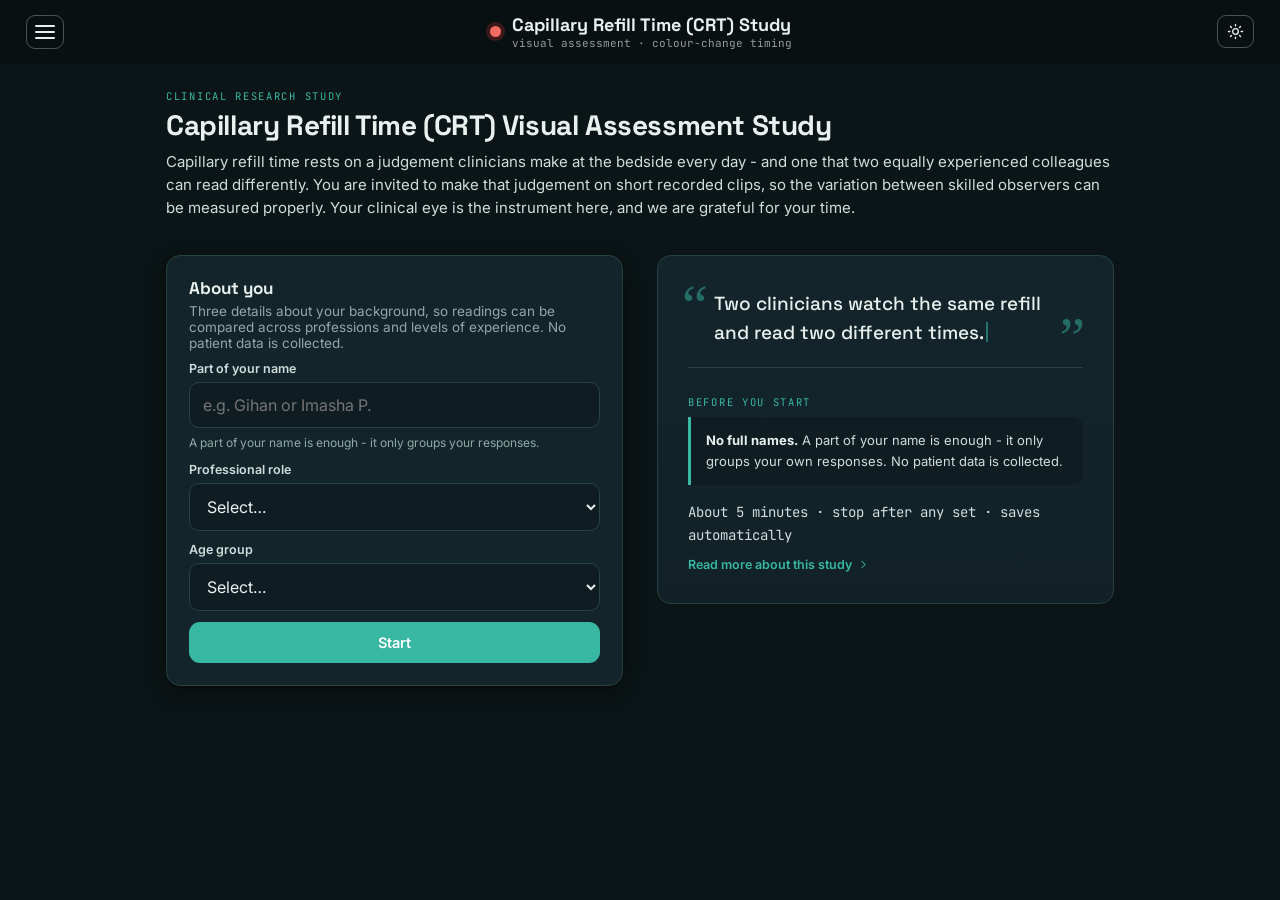
==== commit d67c5572: "Merge: hide the redundant Mark hint on phones so Restart/Skip stay on screen Co-Authored-By: Claude " ====
--- a/index.html
+++ b/index.html
@@ -1807,7 +1807,7 @@
              <button class="btn ghost small" onclick="window.__act('remark')">${icon('retry', 15)} Re-mark</button>
            </div>
          </div>`
-      : `<div class="hint">Play the clip, then press <b>Mark</b> the moment the colour returns.</div>`;
+      : '';
     return body
       + (state.msg ? `<div class="ok">${esc(state.msg)}</div>` : '')
       + (state.err ? `<div class="err">${esc(state.err)}</div>` : '');
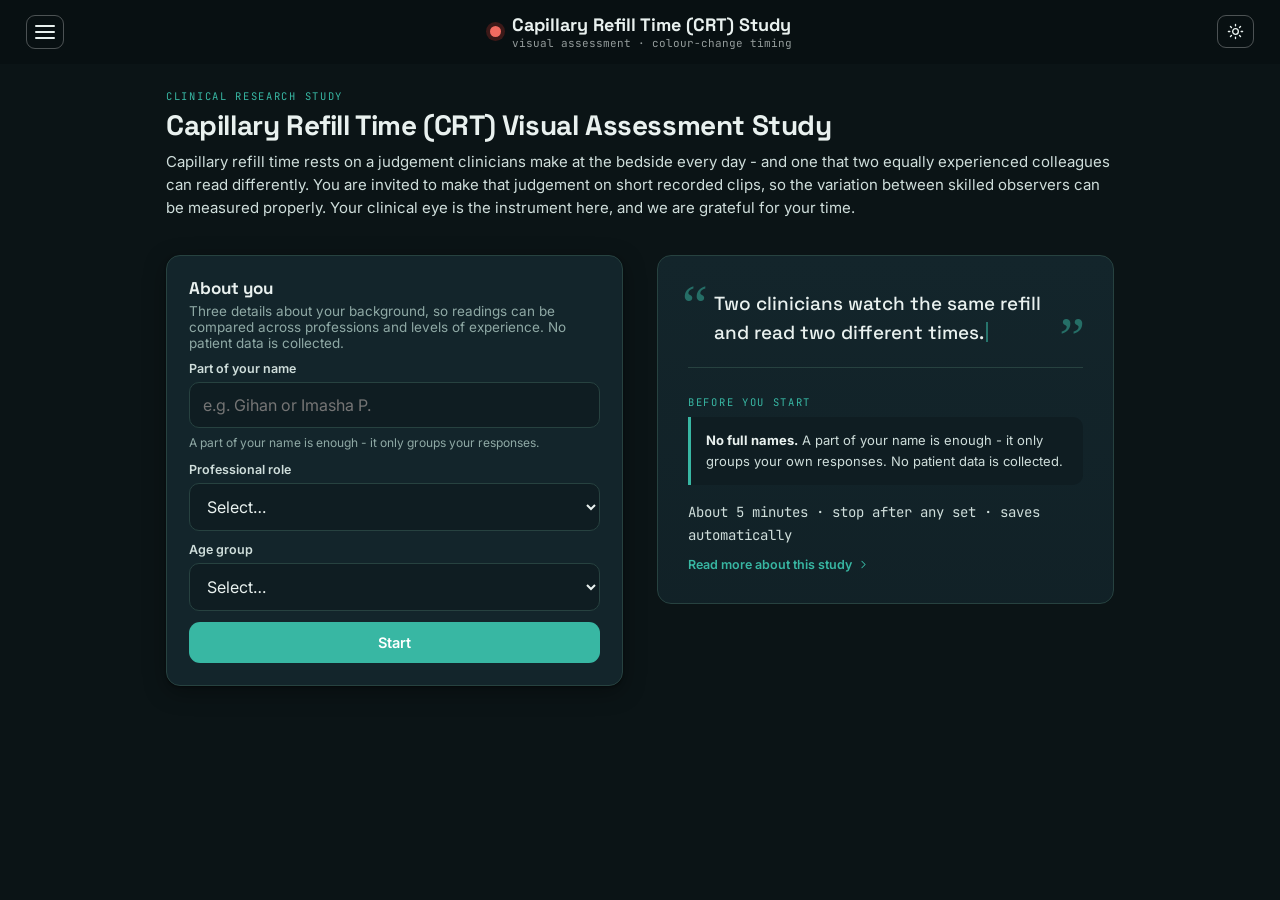
==== commit aabf9585: "Remove the now-dead .hint CSS after the hint text itself was dropped You removed the "Play the clip," ====
--- a/index.html
+++ b/index.html
@@ -19,7 +19,7 @@
 <link href="https://fonts.googleapis.com/css2?family=Space+Grotesk:wght@400;500;700&family=Inter:wght@400;500;600;700&family=JetBrains+Mono:wght@400;600;700&display=swap" rel="stylesheet">
 <!-- ?v= is bumped on every styles.css change. Without it a browser can pair
      NEW html with a CACHED old stylesheet, which renders the page unstyled. -->
-<link rel="stylesheet" href="styles.css?v=40">
+<link rel="stylesheet" href="styles.css?v=41">
 <script>
   // Dark is the DEFAULT for this study - clips are judged on subtle skin
   // colour change, and a dark surround keeps the eye adapted and stops the
--- a/styles.css
+++ b/styles.css
@@ -1700,25 +1700,6 @@
 .marked .actions { display: flex; gap: 8px; flex-wrap: wrap; margin-top: 10px; }
 .marked .tip { font-size: 12px; color: var(--muted); margin-top: 12px; line-height: 1.5; }
 .marked .tip b { color: var(--go-2); }
-
-.hint {
-  margin-top: 14px;
-  padding: 14px 16px;
-  border: 1px dashed var(--line);
-  border-radius: var(--radius);
-  color: var(--muted);
-  font-size: 13.5px;
-  background: var(--surface-2);
-}
-/* On a phone this box is the difference between Restart/Skip clip being
-   visible and being pushed under the browser's own bottom bar (Safari's
-   address/tab strip eats real screen height on top of that). The label on
-   the Mark button already says the same thing ("Mark colour change"), so the
-   instruction is redundant there in a way it isn't on a roomier screen - cut
-   it there instead of fighting the browser chrome for the space back. */
-@media (max-width: 520px) {
-  .hint { display: none; }
-}
 
 /* Sits below Restart/Skip - a quiet, one-click "this clip is broken" report,
    deliberately understated so it never competes with Save & Next. */
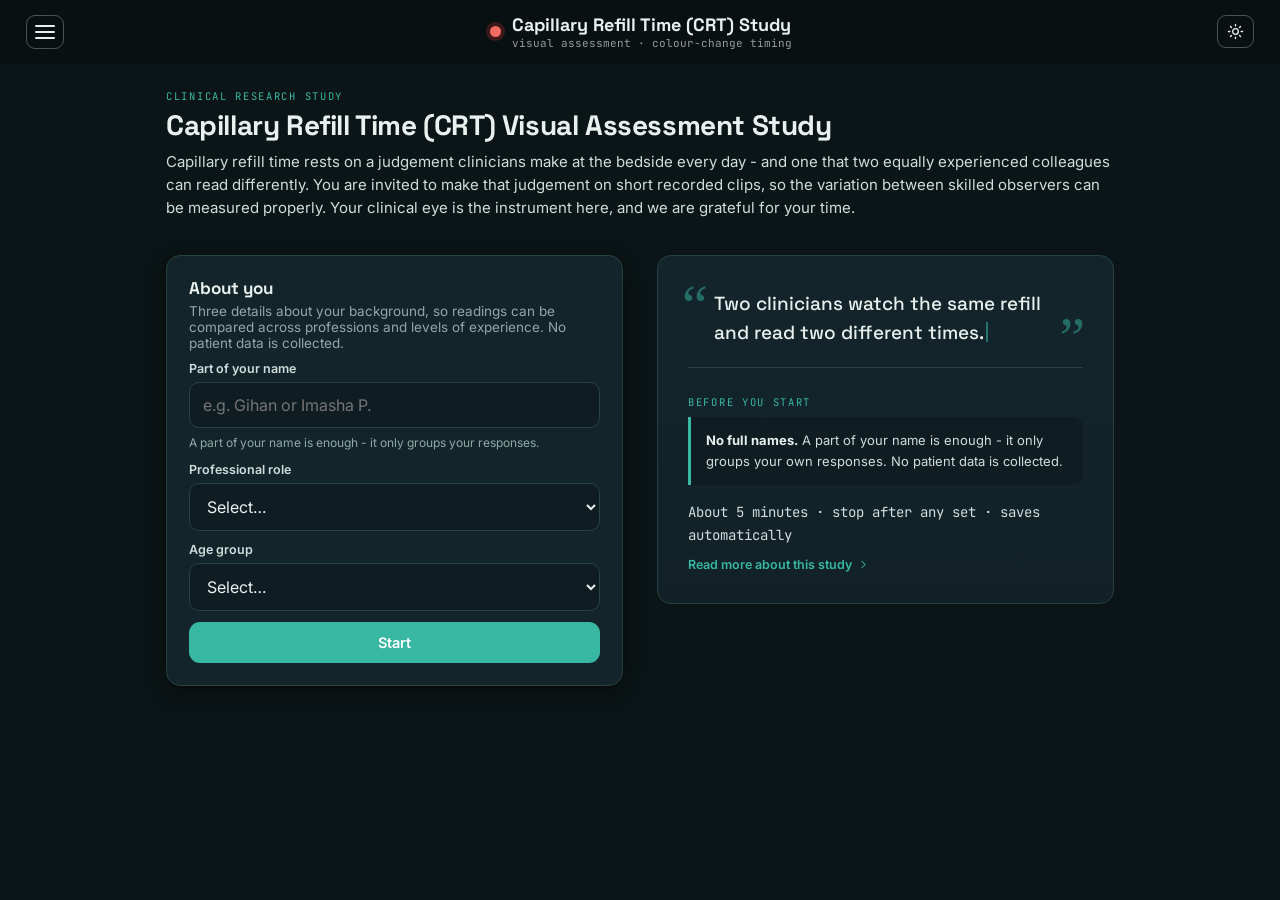
==== commit 03d95b2d: "Stop falsely skipping the first clip while it is still downloading Clip 1 is never prefetched, so it" ====
--- a/index.html
+++ b/index.html
@@ -82,7 +82,7 @@
 const THEME_KEY = 'crt-theme';
 const INTRO_KEY = 'crt-intro-seen';   // login intro animation plays once per browser
 const ONBOARD_KEY = 'crt-onboarding-seen';   // names that have finished the walkthrough
-const FLAG_KEY = 'crt-flagged-clips';        // clips already reported broken THIS browser
+const FLAG_KEY = 'crt-flagged-clips-v2';     // clips already reported broken THIS browser (v2: drops false auto-flags)
 const LAST_LOGIN_KEY = 'crt-last-login';     // name/role/age from the last sign-in on this device
 
 /* =========================================================================
@@ -442,12 +442,14 @@
      it stops rather than silently blowing through the whole set - and says the
      clips are not loading, which is the honest message and offers a retry. */
   const AUTO_SKIP_LIMIT = 4;
+  const autoReportedClips = new Set();
   function autoSkipBrokenClip(clip) {
     if (clip) {
+      // Deduped in memory only: an automatic report must not mark the clip as
+      // "reported" for the participant's own Flag button on this browser.
       const key = clipKey(clip);
-      if (key && !state.flaggedClips.has(key)) {
-        state.flaggedClips.add(key);
-        saveFlaggedClips();
+      if (key && !autoReportedClips.has(key)) {
+        autoReportedClips.add(key);
         // Best effort: the skip must happen whether or not the email sends.
         try { reportBrokenClip(clip, true).catch(() => {}); } catch {}
       }
@@ -1979,11 +1981,12 @@
 
     // ---- a clip that will not load must never strand the participant ----
     // Two ways in: the browser fires 'error' on a corrupt or missing file, or
-    // nothing ever arrives (readyState stays 0) within a grace window. Either
-    // way, report which clip it was and move on by itself - see
-    // autoSkipBrokenClip(). Guarded so it can only fire once per clip, and only
-    // while we are still ON this clip (a render swaps in a new <video>, and the
-    // old element's late timer must not skip the clip that replaced it).
+    // the element has been handed a source and then gone completely silent
+    // for a long stretch. Either way, report which clip it was and move on by
+    // itself - see autoSkipBrokenClip(). Guarded so it can only fire once per
+    // clip, and only while we are still ON this clip (a render swaps in a new
+    // <video>, and the old element's late timer must not skip the clip that
+    // replaced it).
     let failed = false;
     const failThisClip = () => {
       if (failed) return;
@@ -1992,21 +1995,27 @@
       const overlay = document.getElementById('vidLoading');
       if (overlay) {
         overlay.style.display = '';
-        overlay.innerHTML = 'This clip could not be played - skipping to the next one…';
+        overlay.innerHTML = `${esc((v0 && v0.title) || 'This clip')} could not be played - skipping to the next one…`;
       }
       // A brief beat so the message is seen, then advance.
       setTimeout(() => { if (document.getElementById('vid') === vid) autoSkipBrokenClip(v0); }, 1400);
     };
     vid.addEventListener('error', failThisClip);
-    // No bytes at all after this long is a broken/unreachable file, not a slow
-    // one (a slow clip still reports metadata, readyState >= 1, well before
-    // now), so treat readyState 0 here as a failure. A clip that has metadata
-    // but is merely buffering is left alone to finish.
-    setTimeout(() => {
-      if (everReady || failed) return;
-      if (vid.readyState >= 1) return;   // metadata is in: slow, not broken
-      failThisClip();
-    }, 9000);
+    // Stall watchdog. It only runs its clock once the <video> actually has a
+    // src: while the full-clip preload below is still downloading (always the
+    // case for clip 1, which nothing prefetched), a slow connection is just
+    // slow - the download itself fails fast with an 'error' if the file is
+    // really missing. Once a src is set, any sign of life (progress,
+    // metadata) resets the clock; only a long total silence counts as broken.
+    const STALL_MS = 20000;
+    let lastLife = Date.now();
+    const alive = () => { lastLife = Date.now(); };
+    ['loadstart', 'progress', 'loadedmetadata', 'loadeddata'].forEach(ev => vid.addEventListener(ev, alive));
+    const watchdog = setInterval(() => {
+      if (everReady || failed || document.getElementById('vid') !== vid) { clearInterval(watchdog); return; }
+      if (vid.readyState >= 1 || !vid.getAttribute('src')) { alive(); return; }
+      if (Date.now() - lastLife > STALL_MS) { clearInterval(watchdog); failThisClip(); }
+    }, 1000);
     // Safety net: never leave the overlay stuck if the browser is stingy with
     // 'canplaythrough' - once metadata is in, unlock after a short grace period.
     setTimeout(() => { if (!everReady && !failed && vid.readyState >= 1) markReady(); }, 4000);
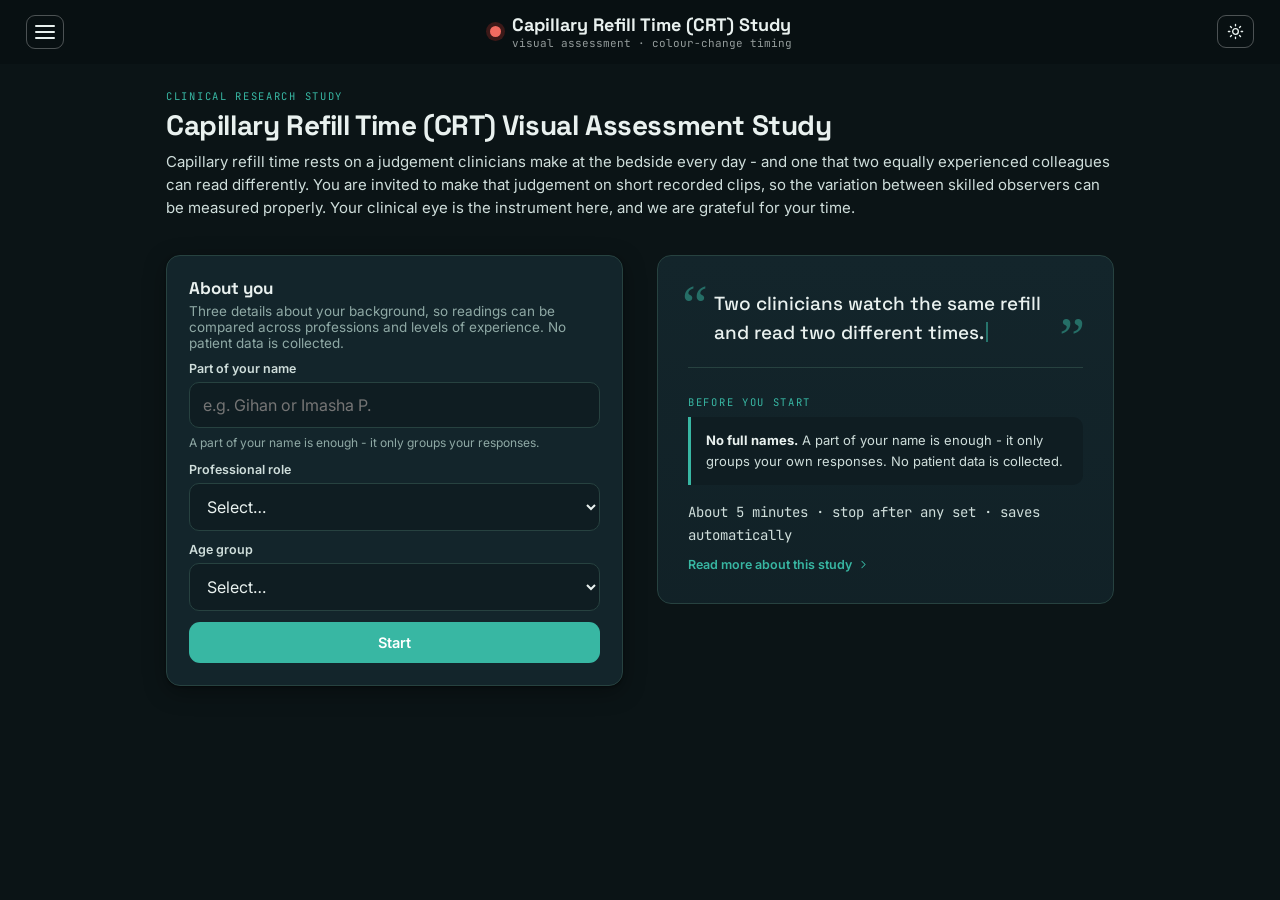
==== commit 036b534f: "First 10: the same hand-picked clips first for every participant supabase_core_clips.sql adds videos" ====
--- a/index.html
+++ b/index.html
@@ -283,6 +283,13 @@
        3. shuffle WITHIN each equal-count tier, so two people signing in at
           the same moment aren't handed the identical clip.
 
+     EXCEPT the core set: clips given a `core_order` in Studio ("Add to first
+     10") come first, for everyone, in that fixed order - so every participant
+     marks the same hand-picked clips and observers can be compared on common
+     ground. Balancing applies only to what comes after them. A returning
+     participant just continues: core clips they already marked are skipped
+     like any other. See supabase_core_clips.sql.
+
      `times_annotated` comes from the videos table (see supabase_balancing.sql).
      If that column isn't there yet every clip reads as zero, the whole library
      lands in one tier, and step 3 alone still scatters people across it. */
@@ -292,14 +299,16 @@
 
   function buildQueue(seenIds) {
     const rand = seededRandom(state.orderSeed ?? newOrderSeed());
+    const core = [];
     const tiers = new Map();
     for (const v of POOL) {
       if (v.videoId && seenIds.has(v.videoId)) continue;      // already marked
+      if (v.coreOrder != null) { core.push(v); continue; }    // the fixed first set
       const n = Number(v.timesAnnotated) || 0;
       if (!tiers.has(n)) tiers.set(n, []);
       tiers.get(n).push(v);
     }
-    const out = [];
+    const out = core.sort((a, b) => a.coreOrder - b.coreOrder);
     for (const n of [...tiers.keys()].sort((a, b) => a - b)) {
       out.push(...shuffled(tiers.get(n), rand));
     }
@@ -2621,7 +2630,11 @@
             collectionName: c.name,
             // Marks already collected for this clip; drives the running order.
             // Absent until supabase_balancing.sql has been run, which reads as 0.
-            timesAnnotated: Number(v.times_annotated) || 0
+            timesAnnotated: Number(v.times_annotated) || 0,
+            // Position in the hand-picked first set every participant gets
+            // (null = an ordinary, balanced clip). See supabase_core_clips.sql.
+            coreOrder: Number.isFinite(Number(v.core_order)) && v.core_order != null
+              ? Number(v.core_order) : null
           };
         });
       if (clips.length) built.push({ id: c.id, name: c.name, icon: c.icon || '📁', videos: clips });
